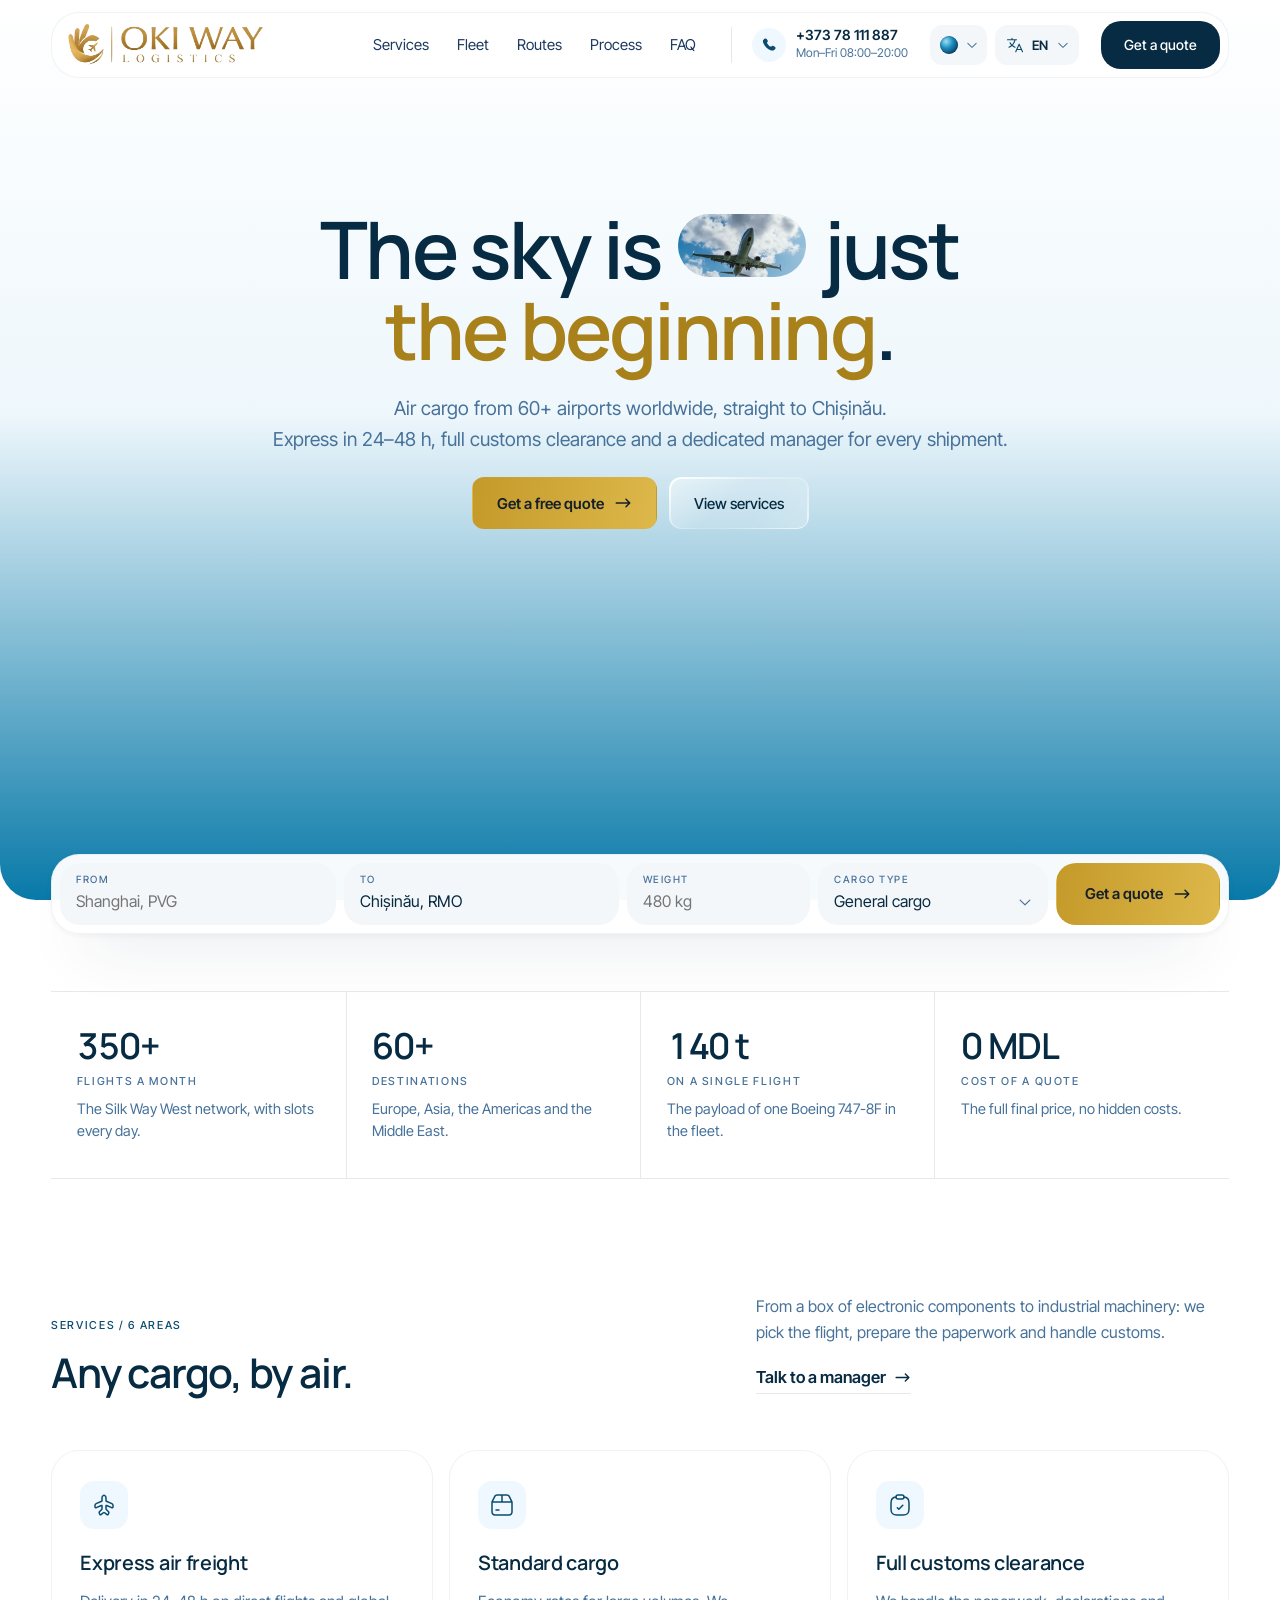
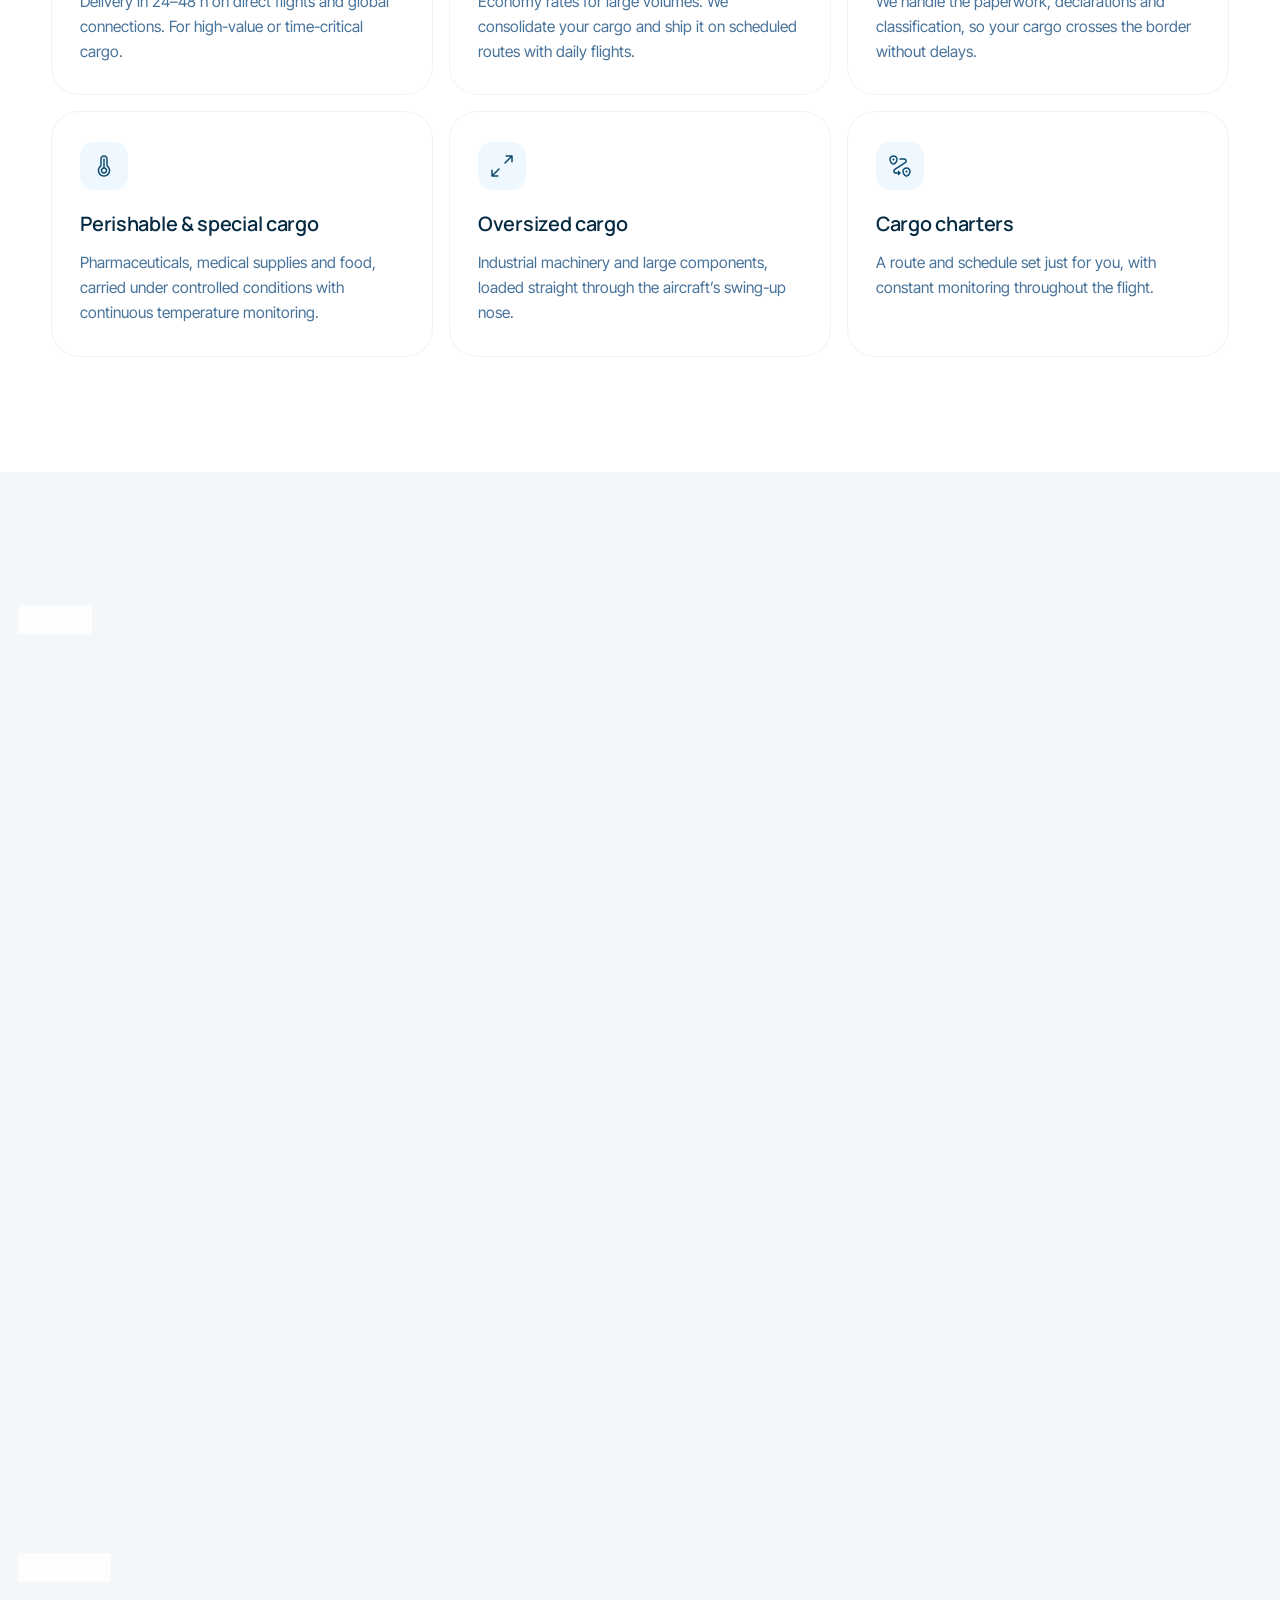
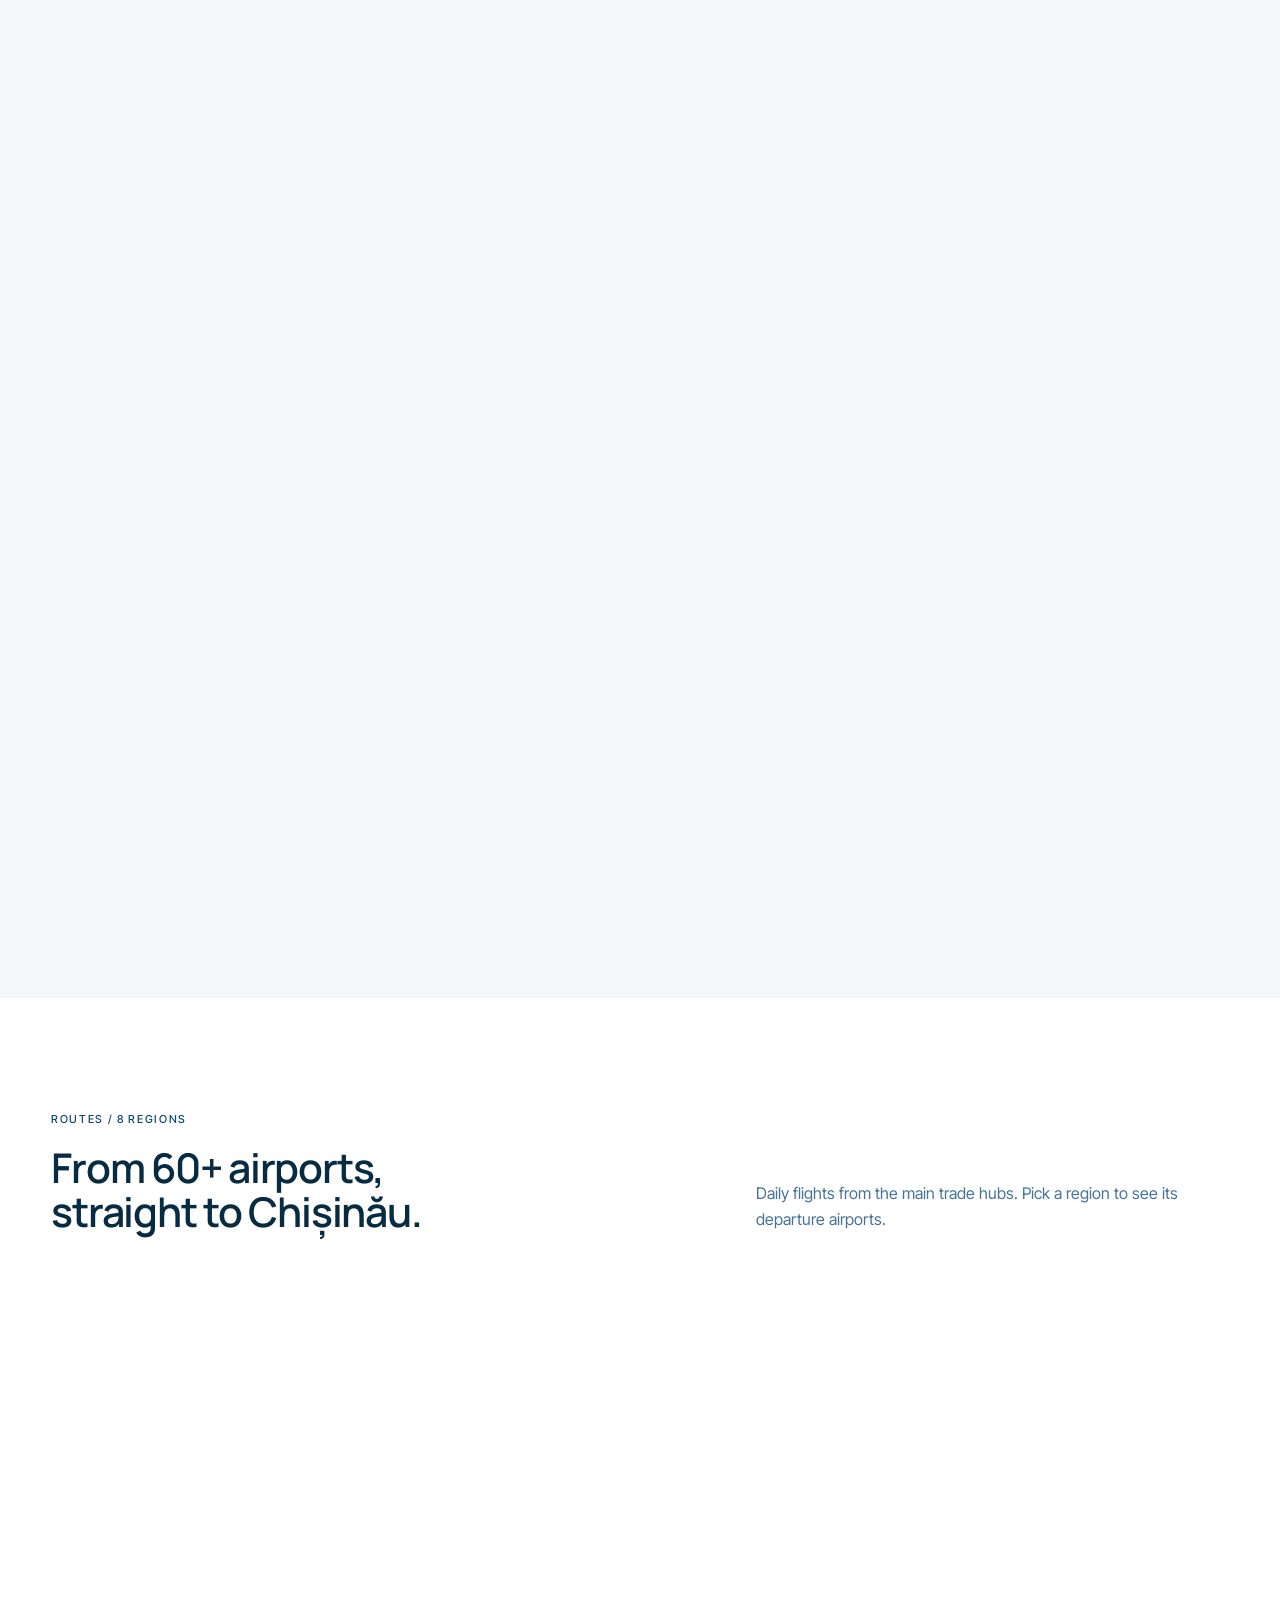
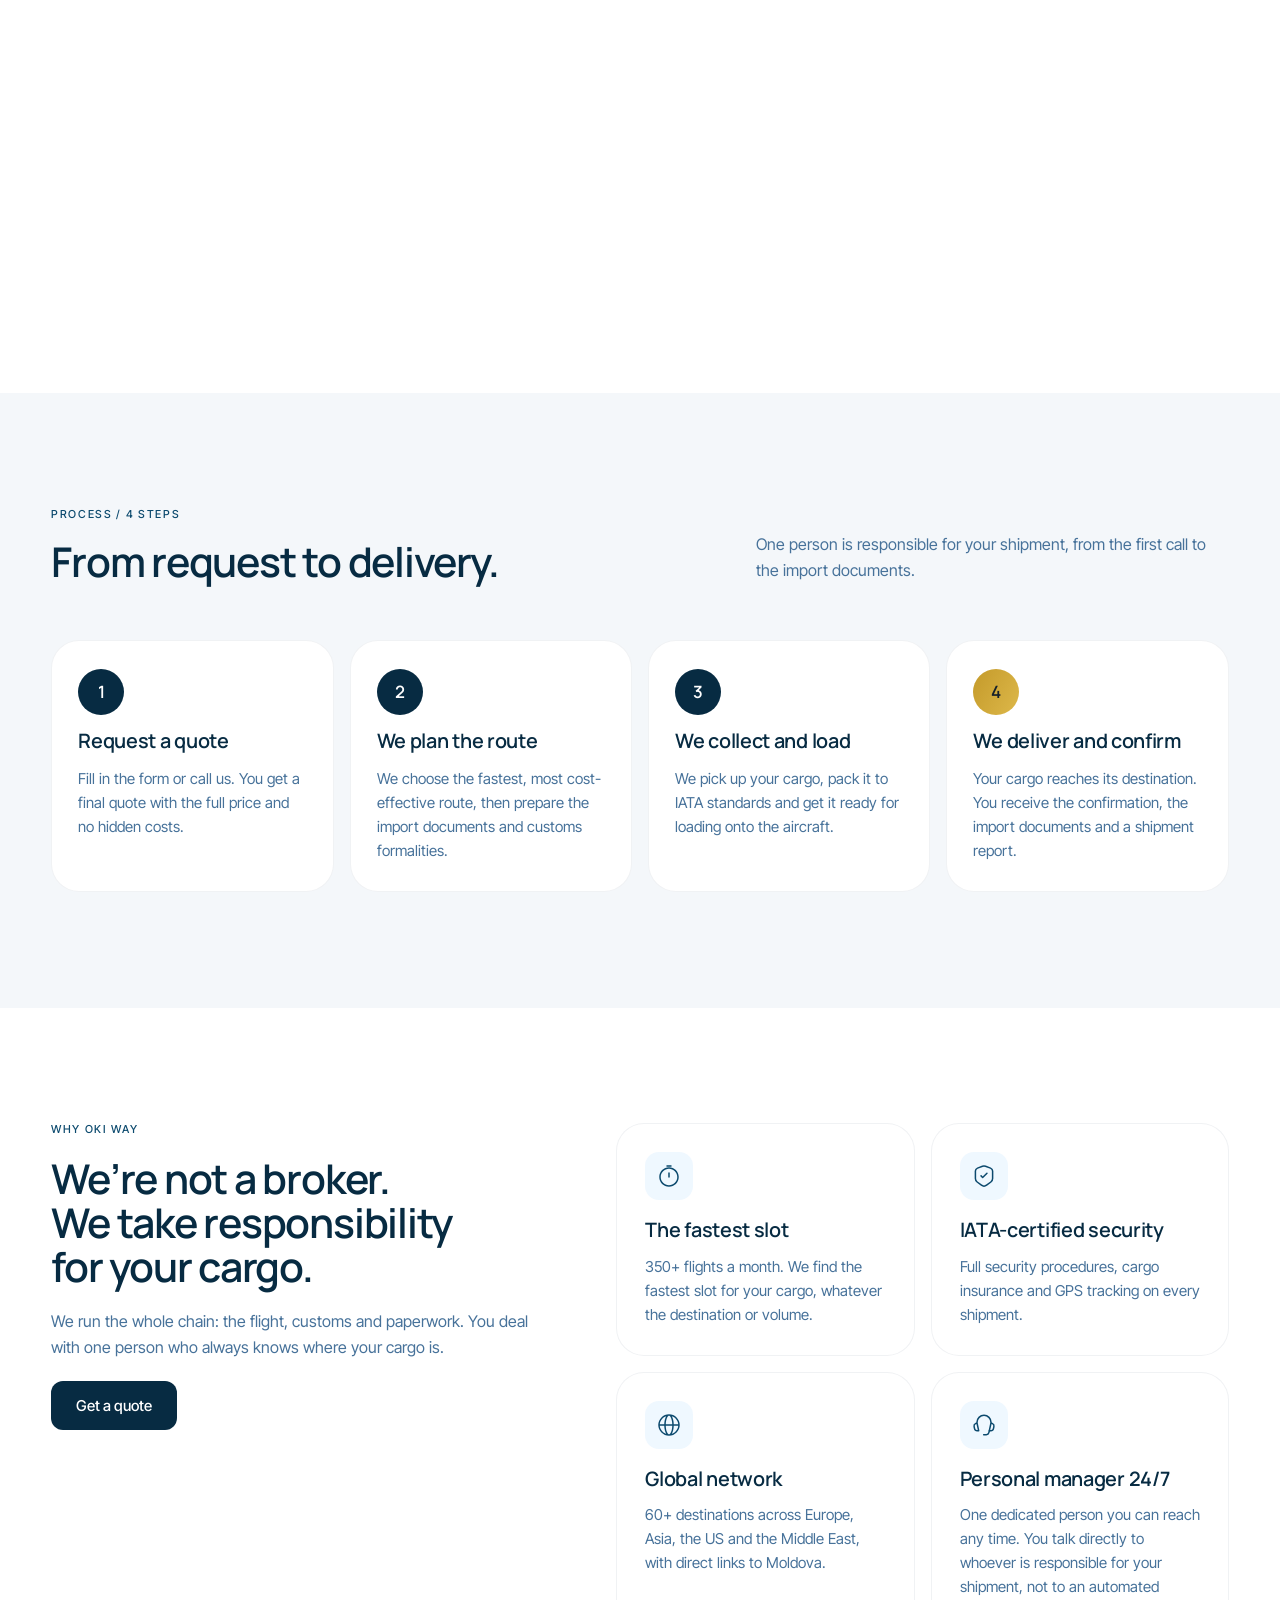
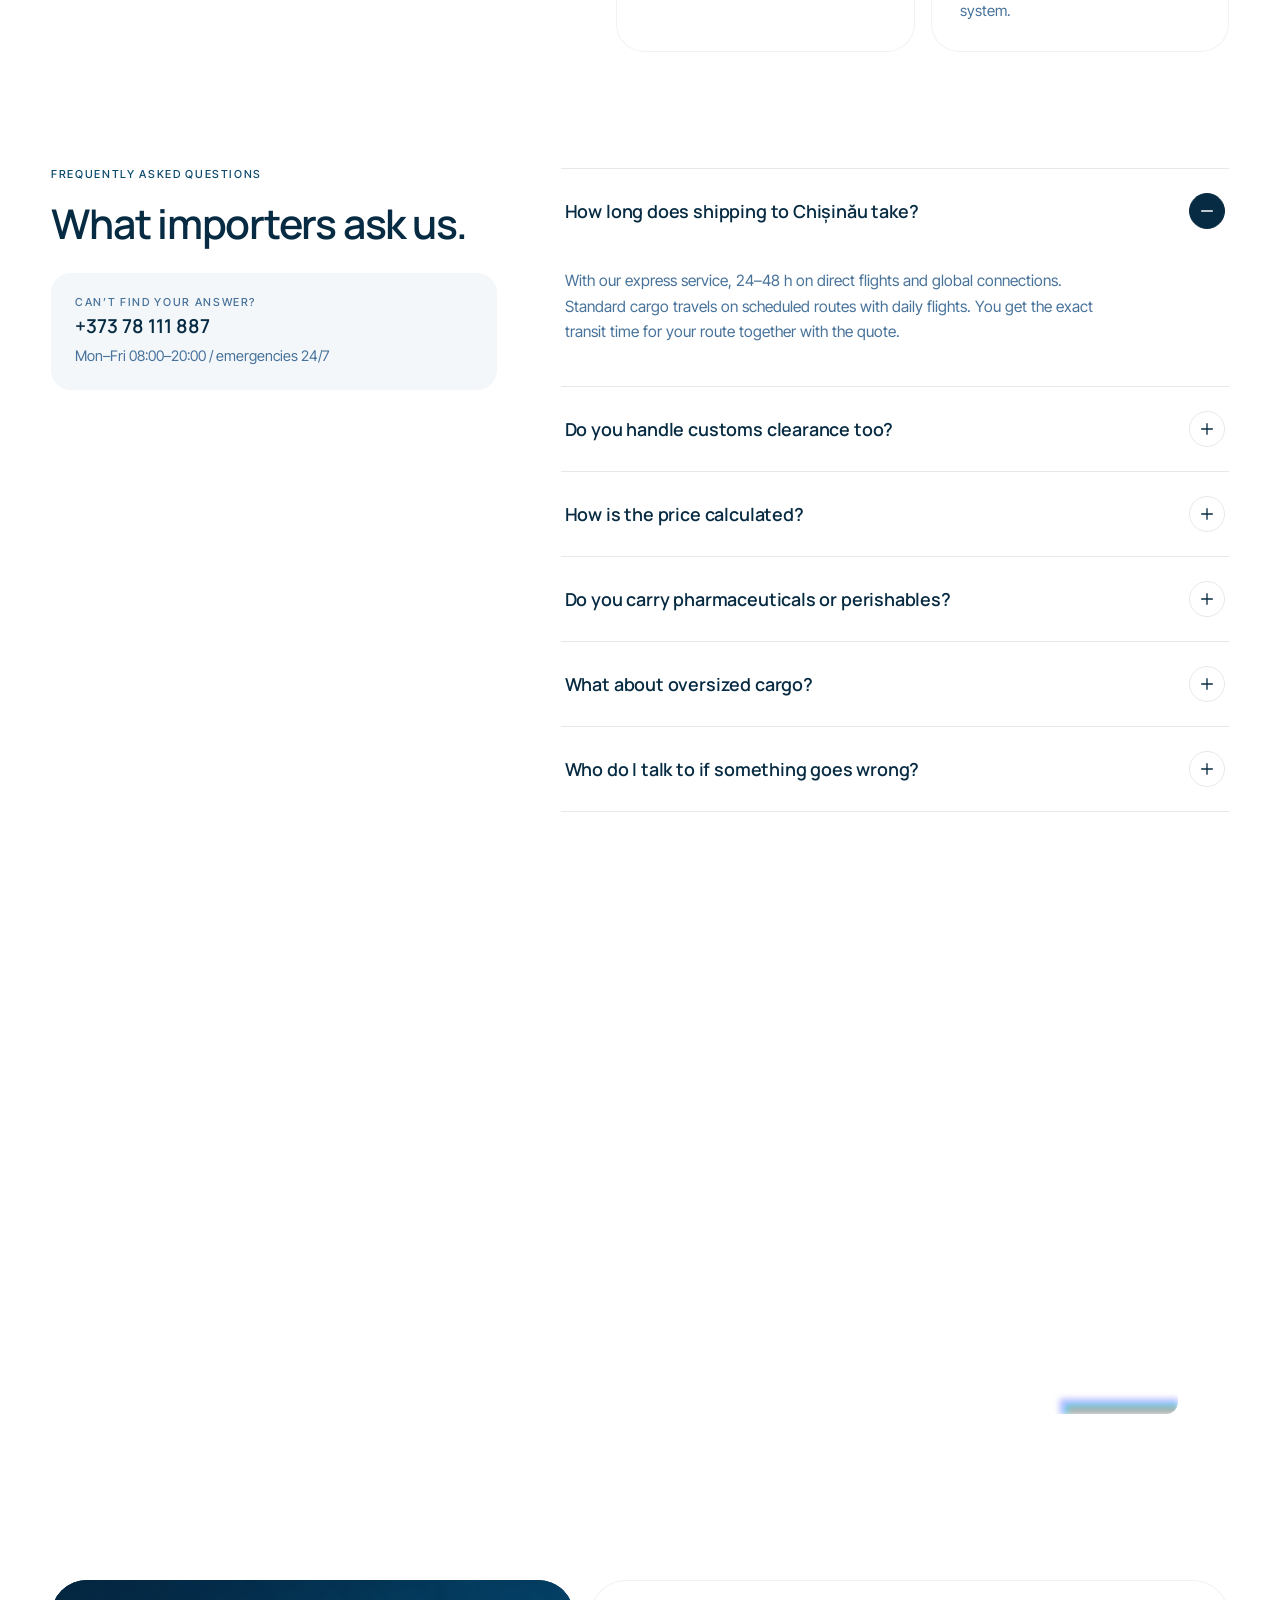
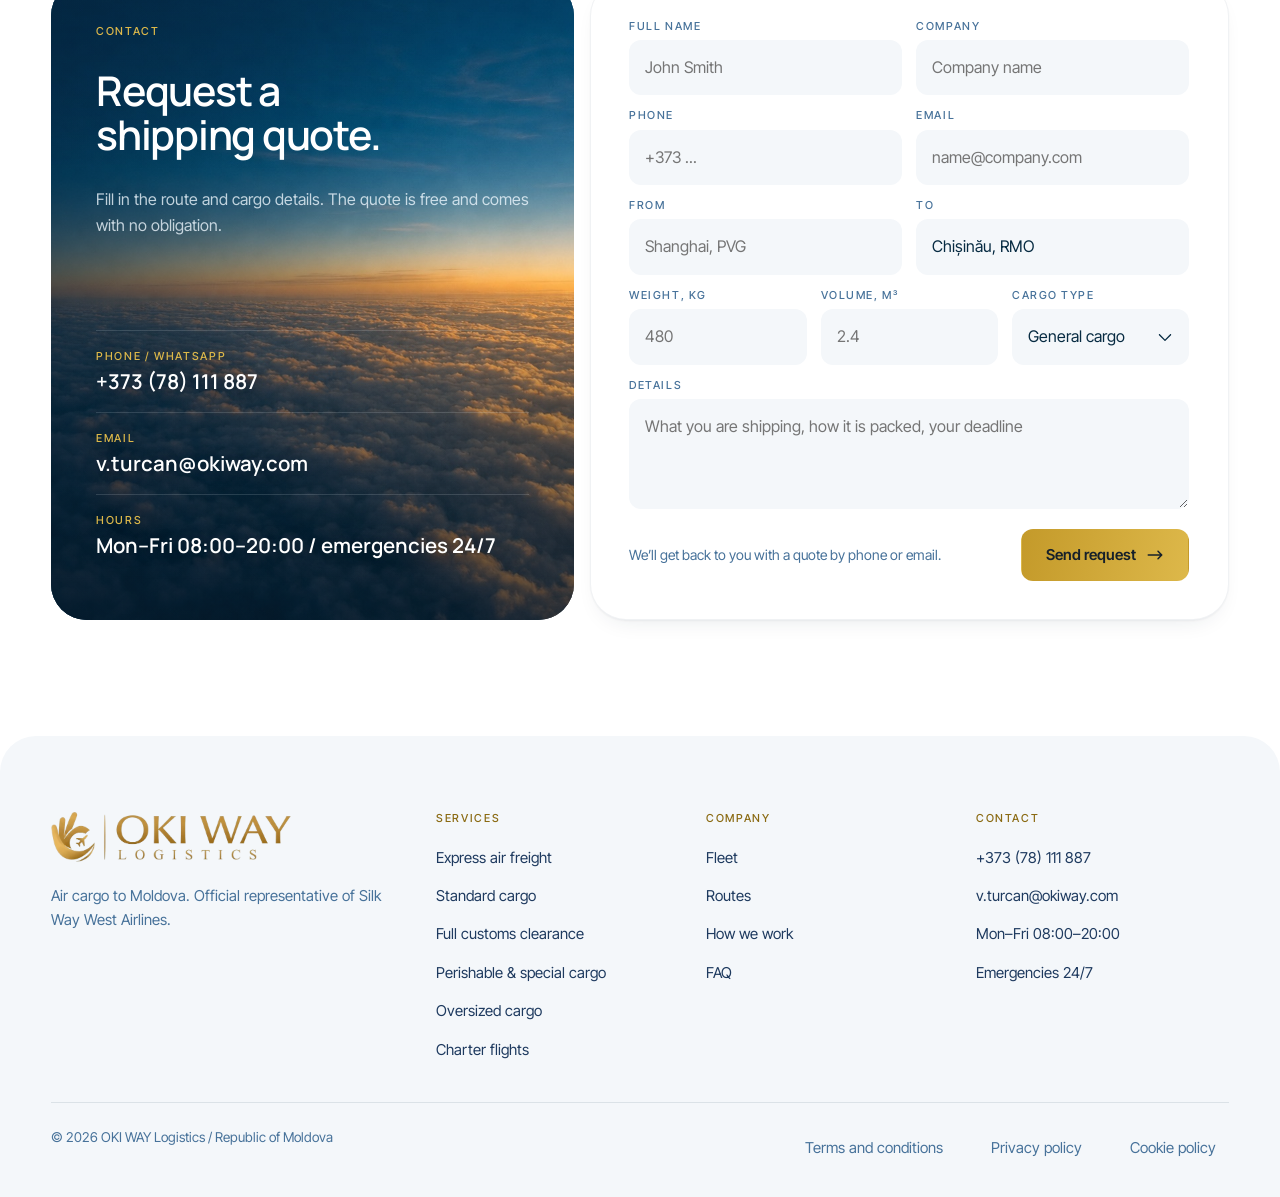
==== blue-globe.html @ 12bd221d "Translate site to English, white globe as default" ====
<!doctype html>
<html lang="en" data-globe="blue">
<head>
<meta charset="utf-8">
<meta name="viewport" content="width=device-width, initial-scale=1, viewport-fit=cover">
<meta name="description" content="OKI WAY Logistics: air cargo from 60+ airports worldwide straight to Chișinău. Official representative of Silk Way West Airlines in Moldova.">
<title>OKI WAY Logistics</title>
<link rel="preconnect" href="https://fonts.googleapis.com">
<link rel="preconnect" href="https://fonts.gstatic.com" crossorigin>
<link rel="stylesheet" href="https://fonts.googleapis.com/css2?family=Inter+Tight:wght@400..600&family=Manrope:wght@500..700&display=swap">
<link rel="stylesheet" href="css/style.css">
</head>
<body>

<header id="hdr">
  <div class="wrap">
    <div class="hdr">
      <a class="brand" href="#top" aria-label="OKI WAY Logistics, back to top">
        <img src="assets/img/logo-okiway.webp" alt="" width="720" height="155">
      </a>
      <div class="hnav" id="hnav">
        <nav aria-label="Main navigation">
          <a href="#services">Services</a>
          <a href="#fleet">Fleet</a>
          <a href="#routes">Routes</a>
          <a href="#process">Process</a>
          <a href="#faq">FAQ</a>
        </nav>
        <a class="phone" href="tel:+37378111887">
          <span class="ic"><svg viewBox="0 0 24 24" fill="none" aria-hidden="true"><path d="M16.5562 12.9062L16.1007 13.359C16.1007 13.359 15.0181 14.4355 12.0631 11.4972C9.10812 8.55901 10.1907 7.48257 10.1907 7.48257L10.4775 7.19738C11.1841 6.49484 11.2507 5.36691 10.6342 4.54348L9.37326 2.85908C8.61028 1.83992 7.13596 1.70529 6.26145 2.57483L4.69185 4.13552C4.25823 4.56668 3.96765 5.12559 4.00289 5.74561C4.09304 7.33182 4.81071 10.7447 8.81536 14.7266C13.0621 18.9492 17.0468 19.117 18.6763 18.9651C19.1917 18.9171 19.6399 18.6546 20.0011 18.2954L21.4217 16.883C22.3806 15.9295 22.1102 14.2949 20.8833 13.628L18.9728 12.5894C18.1672 12.1515 17.1858 12.2801 16.5562 12.9062Z" fill="currentColor"/></svg></span>
          <span><b>+373 78 111 887</b><small>Mon–Fri 08:00–20:00</small></span>
        </a>
        <div class="hsel">
        <div class="lang gv" id="gv">
          <button class="lang-btn gv-btn" id="gvBtn" type="button" aria-haspopup="menu" aria-expanded="false" aria-controls="gvMenu" aria-label="Globe variant" title="Globe variant"><span class="gv-sw" aria-hidden="true"></span><svg class="lang-chev" viewBox="0 0 24 24" fill="none" aria-hidden="true"><path d="M 12 18 c -0.256 0 -0.512 -0.0973 -0.7067 -0.2933 L 2.96 9.3733 c -0.3907 -0.3907 -0.3907 -1.024 0 -1.4147 s 1.024 -0.3907 1.4147 0 l 7.6266 7.6266 7.6266 -7.6266 c 0.3907 -0.3907 1.024 -0.3907 1.4147 0 s 0.3907 1.024 0 1.4147 l -8.3333 8.3333 c -0.1947 0.1947 -0.4507 0.2933 -0.7067 0.2933 Z" fill="currentColor"></path></svg></button>
          <div class="lang-menu gv-menu" id="gvMenu" role="menu" aria-label="Globe variant">
            <p class="gv-h" aria-hidden="true">Globe variant</p>
            <a role="menuitemradio" aria-checked="false" href="index.html" data-globe="white"><span class="gv-sw gv-sw--white" aria-hidden="true"></span><span class="gv-t"><b>Variant 1</b><span>White globe</span></span><svg class="lang-tick" viewBox="0 0 24 24" fill="none" aria-hidden="true"><path d="M21.5303 5.46967C21.8232 5.76256 21.8232 6.23744 21.5303 6.53033L9.53033 18.5303C9.23744 18.8232 8.76256 18.8232 8.46967 18.5303L2.46967 12.5303C2.17678 12.2374 2.17678 11.7626 2.46967 11.4697C2.76256 11.1768 3.23744 11.1768 3.53033 11.4697L9 16.9393L20.4697 5.46967C20.7626 5.17678 21.2374 5.17678 21.5303 5.46967Z" fill="currentColor"/></svg></a>
            <a role="menuitemradio" aria-checked="false" href="blue-globe.html" data-globe="blue"><span class="gv-sw" aria-hidden="true"></span><span class="gv-t"><b>Variant 2</b><span>Blue globe</span></span><svg class="lang-tick" viewBox="0 0 24 24" fill="none" aria-hidden="true"><path d="M21.5303 5.46967C21.8232 5.76256 21.8232 6.23744 21.5303 6.53033L9.53033 18.5303C9.23744 18.8232 8.76256 18.8232 8.46967 18.5303L2.46967 12.5303C2.17678 12.2374 2.17678 11.7626 2.46967 11.4697C2.76256 11.1768 3.23744 11.1768 3.53033 11.4697L9 16.9393L20.4697 5.46967C20.7626 5.17678 21.2374 5.17678 21.5303 5.46967Z" fill="currentColor"/></svg></a>
          </div>
        </div>
        <div class="lang" id="lang">
          <button class="lang-btn" id="langBtn" type="button" aria-haspopup="menu" aria-expanded="false" aria-controls="langMenu" aria-label="Site language: English">
            <svg class="lang-ic" viewBox="0 0 24 24" fill="none" aria-hidden="true"><path d="M8 2.25C8.41421 2.25 8.75 2.58579 8.75 3V4.25H11.9829C11.9939 4.24976 12.0049 4.24976 12.016 4.25H14C14.4142 4.25 14.75 4.58579 14.75 5C14.75 5.41421 14.4142 5.75 14 5.75H12.5951C12.0785 7.83556 11.3151 9.58586 10.0899 11.1452C9.79327 11.5227 9.47146 11.8866 9.12228 12.2396C10.0146 12.9532 11.0796 13.6436 12.3591 14.3416C12.7228 14.54 12.8568 14.9955 12.6584 15.3592C12.4601 15.7228 12.0045 15.8568 11.6409 15.6584C10.2166 14.8816 9.015 14.0962 8.00008 13.2606C6.98357 14.0975 5.7815 14.8827 4.35931 15.6584C3.99568 15.8567 3.5401 15.7228 3.34175 15.3591C3.1434 14.9955 3.2774 14.5399 3.64103 14.3416C4.9224 13.6426 5.98696 12.952 6.8778 12.2396C6.00565 11.358 5.30575 10.4096 4.74209 9.35303C4.54713 8.98757 4.68535 8.53325 5.05082 8.33829C5.41628 8.14334 5.8706 8.28156 6.06555 8.64702C6.5644 9.58214 7.19121 10.4335 8.00008 11.2408C8.33344 10.9081 8.63557 10.5682 8.91043 10.2184C9.90599 8.95135 10.5718 7.51782 11.0461 5.75H2C1.58579 5.75 1.25 5.41421 1.25 5C1.25 4.58579 1.58579 4.25 2 4.25H7.25V3C7.25 2.58579 7.58579 2.25 8 2.25Z" fill="currentColor"/> <path fill-rule="evenodd" clip-rule="evenodd" d="M17.5 10.25C17.7951 10.25 18.0628 10.4231 18.1839 10.6922L21.3273 17.6774C21.3321 17.6874 21.3366 17.6976 21.341 17.7078L22.6839 20.6922C22.8539 21.07 22.6855 21.514 22.3078 21.6839C21.93 21.8539 21.486 21.6855 21.3161 21.3078L20.1651 18.75H14.8349L13.6839 21.3078C13.514 21.6855 13.07 21.8539 12.6922 21.6839C12.3145 21.514 12.1461 21.07 12.3161 20.6922L13.6591 17.7078C13.6634 17.6976 13.6679 17.6874 13.6727 17.6775L16.8161 10.6922C16.9372 10.4231 17.2049 10.25 17.5 10.25ZM19.4901 17.25L17.5 12.8276L15.5099 17.25H19.4901Z" fill="currentColor"/></svg><span class="lang-cur">EN</span><svg class="lang-chev" viewBox="0 0 24 24" fill="none" aria-hidden="true"><path d="M 12 18 c -0.256 0 -0.512 -0.0973 -0.7067 -0.2933 L 2.96 9.3733 c -0.3907 -0.3907 -0.3907 -1.024 0 -1.4147 s 1.024 -0.3907 1.4147 0 l 7.6266 7.6266 7.6266 -7.6266 c 0.3907 -0.3907 1.024 -0.3907 1.4147 0 s 0.3907 1.024 0 1.4147 l -8.3333 8.3333 c -0.1947 0.1947 -0.4507 0.2933 -0.7067 0.2933 Z" fill="currentColor"></path></svg>
          </button>
          <div class="lang-menu" id="langMenu" role="menu" aria-label="Choose language">
            <button type="button" role="menuitemradio" aria-checked="false" data-code="RO" data-name="Română" lang="ro">Română<span class="lang-code">RO</span><svg class="lang-tick" viewBox="0 0 24 24" fill="none" aria-hidden="true"><path d="M21.5303 5.46967C21.8232 5.76256 21.8232 6.23744 21.5303 6.53033L9.53033 18.5303C9.23744 18.8232 8.76256 18.8232 8.46967 18.5303L2.46967 12.5303C2.17678 12.2374 2.17678 11.7626 2.46967 11.4697C2.76256 11.1768 3.23744 11.1768 3.53033 11.4697L9 16.9393L20.4697 5.46967C20.7626 5.17678 21.2374 5.17678 21.5303 5.46967Z" fill="currentColor"/></svg></button>
            <button type="button" role="menuitemradio" aria-checked="false" data-code="RU" data-name="Русский" lang="ru">Русский<span class="lang-code">RU</span><svg class="lang-tick" viewBox="0 0 24 24" fill="none" aria-hidden="true"><path d="M21.5303 5.46967C21.8232 5.76256 21.8232 6.23744 21.5303 6.53033L9.53033 18.5303C9.23744 18.8232 8.76256 18.8232 8.46967 18.5303L2.46967 12.5303C2.17678 12.2374 2.17678 11.7626 2.46967 11.4697C2.76256 11.1768 3.23744 11.1768 3.53033 11.4697L9 16.9393L20.4697 5.46967C20.7626 5.17678 21.2374 5.17678 21.5303 5.46967Z" fill="currentColor"/></svg></button>
            <button type="button" role="menuitemradio" aria-checked="true" data-code="EN" data-name="English" lang="en">English<span class="lang-code">EN</span><svg class="lang-tick" viewBox="0 0 24 24" fill="none" aria-hidden="true"><path d="M21.5303 5.46967C21.8232 5.76256 21.8232 6.23744 21.5303 6.53033L9.53033 18.5303C9.23744 18.8232 8.76256 18.8232 8.46967 18.5303L2.46967 12.5303C2.17678 12.2374 2.17678 11.7626 2.46967 11.4697C2.76256 11.1768 3.23744 11.1768 3.53033 11.4697L9 16.9393L20.4697 5.46967C20.7626 5.17678 21.2374 5.17678 21.5303 5.46967Z" fill="currentColor"/></svg></button>
          </div>
        </div>
        </div>
        <a class="btn btn-ink btn-s" href="#contact">Get a quote</a>
      </div>
      <div class="lang gv gv-m" id="gvM">
          <button class="lang-btn gv-btn" id="gvBtnM" type="button" aria-haspopup="menu" aria-expanded="false" aria-controls="gvMenuM" aria-label="Globe variant" title="Globe variant"><span class="gv-sw" aria-hidden="true"></span><svg class="lang-chev" viewBox="0 0 24 24" fill="none" aria-hidden="true"><path d="M 12 18 c -0.256 0 -0.512 -0.0973 -0.7067 -0.2933 L 2.96 9.3733 c -0.3907 -0.3907 -0.3907 -1.024 0 -1.4147 s 1.024 -0.3907 1.4147 0 l 7.6266 7.6266 7.6266 -7.6266 c 0.3907 -0.3907 1.024 -0.3907 1.4147 0 s 0.3907 1.024 0 1.4147 l -8.3333 8.3333 c -0.1947 0.1947 -0.4507 0.2933 -0.7067 0.2933 Z" fill="currentColor"></path></svg></button>
          <div class="lang-menu gv-menu" id="gvMenuM" role="menu" aria-label="Globe variant">
            <p class="gv-h" aria-hidden="true">Globe variant</p>
            <a role="menuitemradio" aria-checked="false" href="index.html" data-globe="white"><span class="gv-sw gv-sw--white" aria-hidden="true"></span><span class="gv-t"><b>Variant 1</b><span>White globe</span></span><svg class="lang-tick" viewBox="0 0 24 24" fill="none" aria-hidden="true"><path d="M21.5303 5.46967C21.8232 5.76256 21.8232 6.23744 21.5303 6.53033L9.53033 18.5303C9.23744 18.8232 8.76256 18.8232 8.46967 18.5303L2.46967 12.5303C2.17678 12.2374 2.17678 11.7626 2.46967 11.4697C2.76256 11.1768 3.23744 11.1768 3.53033 11.4697L9 16.9393L20.4697 5.46967C20.7626 5.17678 21.2374 5.17678 21.5303 5.46967Z" fill="currentColor"/></svg></a>
            <a role="menuitemradio" aria-checked="false" href="blue-globe.html" data-globe="blue"><span class="gv-sw" aria-hidden="true"></span><span class="gv-t"><b>Variant 2</b><span>Blue globe</span></span><svg class="lang-tick" viewBox="0 0 24 24" fill="none" aria-hidden="true"><path d="M21.5303 5.46967C21.8232 5.76256 21.8232 6.23744 21.5303 6.53033L9.53033 18.5303C9.23744 18.8232 8.76256 18.8232 8.46967 18.5303L2.46967 12.5303C2.17678 12.2374 2.17678 11.7626 2.46967 11.4697C2.76256 11.1768 3.23744 11.1768 3.53033 11.4697L9 16.9393L20.4697 5.46967C20.7626 5.17678 21.2374 5.17678 21.5303 5.46967Z" fill="currentColor"/></svg></a>
          </div>
        </div>
      <button class="burger" id="burger" type="button" aria-expanded="false" aria-controls="hnav" aria-label="Open menu"><svg class="i-menu" viewBox="0 0 24 24" fill="none" aria-hidden="true"><path fill-rule="evenodd" clip-rule="evenodd" d="M20.75 7C20.75 7.41421 20.4142 7.75 20 7.75L4 7.75C3.58579 7.75 3.25 7.41421 3.25 7C3.25 6.58579 3.58579 6.25 4 6.25L20 6.25C20.4142 6.25 20.75 6.58579 20.75 7Z" fill="currentColor"/><path fill-rule="evenodd" clip-rule="evenodd" d="M20.75 12C20.75 12.4142 20.4142 12.75 20 12.75L4 12.75C3.58579 12.75 3.25 12.4142 3.25 12C3.25 11.5858 3.58579 11.25 4 11.25L20 11.25C20.4142 11.25 20.75 11.5858 20.75 12Z" fill="currentColor"/><path fill-rule="evenodd" clip-rule="evenodd" d="M20.75 17C20.75 17.4142 20.4142 17.75 20 17.75L4 17.75C3.58579 17.75 3.25 17.4142 3.25 17C3.25 16.5858 3.58579 16.25 4 16.25L20 16.25C20.4142 16.25 20.75 16.5858 20.75 17Z" fill="currentColor"/></svg><svg class="i-close" viewBox="0 0 24 24" fill="none" aria-hidden="true"><path d="M18.2929 19.7071C18.6834 20.0976 19.3166 20.0976 19.7071 19.7071C20.0976 19.3166 20.0976 18.6834 19.7071 18.2929L13.4142 12L19.7071 5.70711C20.0976 5.31658 20.0976 4.68342 19.7071 4.29289C19.3166 3.90237 18.6834 3.90237 18.2929 4.29289L12 10.5858L5.70711 4.29289C5.31658 3.90237 4.68342 3.90237 4.29289 4.29289C3.90237 4.68342 3.90237 5.31658 4.29289 5.70711L10.5858 12L4.29289 18.2929C3.90237 18.6834 3.90237 19.3166 4.29289 19.7071C4.68342 20.0976 5.31658 20.0976 5.70711 19.7071L12 13.4142L18.2929 19.7071Z" fill="currentColor"/></svg></button>
    </div>
  </div>
</header>

<main id="top">
<!-- HERO -->
<section class="hero" id="hero" aria-labelledby="hero-title">
  <canvas id="planet" aria-hidden="true"></canvas>
  <div class="wrap hero-in">
    <h1 id="hero-title" data-a style="--d:100ms">The sky is <span class="h-pill"><img src="assets/img/pill.jpg" alt=""></span> just <span class="g">the beginning</span>.</h1>
    <p class="lead" data-a style="--d:200ms">Air cargo from 60+ airports worldwide, straight to Chișinău.<br class="br-lg"> Express in 24–48 h, full customs clearance and a dedicated manager for every shipment.</p>
    <div class="cta-row" data-a style="--d:300ms">
      <a class="btn btn-gold" href="#contact"><span>Get a<span class="xs-hide"> free</span> quote</span>
        <svg viewBox="0 0 24 24" fill="none" aria-hidden="true"><path d="M15.2929 7.70711C14.9024 7.31658 14.9024 6.68342 15.2929 6.29289C15.6834 5.90237 16.3166 5.90237 16.7071 6.29289L21.7071 11.2929C22.0976 11.6834 22.0976 12.3166 21.7071 12.7071L16.7071 17.7071C16.3166 18.0976 15.6834 18.0976 15.2929 17.7071C14.9024 17.3166 14.9024 16.6834 15.2929 16.2929L18.5858 13H3C2.44772 13 2 12.5523 2 12C2 11.4477 2.44772 11 3 11H18.5858L15.2929 7.70711Z" fill="currentColor"/></svg></a>
      <a class="btn btn-line" href="#services">View services</a>
    </div>
  </div>
  <p class="sr-only">3D view of the cargo network: planes from Shanghai, Hong Kong, Singapore, Dubai, Istanbul, Frankfurt and Amsterdam flying to Bucharest.</p>
</section>
<div class="wrap quick-wrap">
  <form class="quick" id="quick" data-a style="--d:0ms" aria-label="Quick quote request">
    <div class="qf"><label for="q-from">From</label><input id="q-from" name="from" placeholder="Shanghai, PVG" autocomplete="off"></div>
    <div class="qf"><label for="q-to">To</label><input id="q-to" name="to" value="Chișinău, RMO" autocomplete="off"></div>
    <div class="qf"><label for="q-kg">Weight</label><input id="q-kg" name="kg" placeholder="480 kg" inputmode="decimal" autocomplete="off"></div>
    <div class="qf"><label for="q-type">Cargo type</label>
      <select id="q-type" name="type">
        <option>General cargo</option><option>Perishable / pharma</option><option>Oversized</option><option>Charter</option>
      </select></div>
    <button class="btn btn-gold" type="submit">Get a quote
      <svg viewBox="0 0 24 24" fill="none" aria-hidden="true"><path d="M15.2929 7.70711C14.9024 7.31658 14.9024 6.68342 15.2929 6.29289C15.6834 5.90237 16.3166 5.90237 16.7071 6.29289L21.7071 11.2929C22.0976 11.6834 22.0976 12.3166 21.7071 12.7071L16.7071 17.7071C16.3166 18.0976 15.6834 18.0976 15.2929 17.7071C14.9024 17.3166 14.9024 16.6834 15.2929 16.2929L18.5858 13H3C2.44772 13 2 12.5523 2 12C2 11.4477 2.44772 11 3 11H18.5858L15.2929 7.70711Z" fill="currentColor"/></svg></button>
  </form>
</div>

<!-- PROOF BAND -->
<section aria-label="Key figures">
  <div class="wrap">
    <div class="band">
      <div data-a style="--d:0ms"><span class="num">350+</span><span class="cap">Flights a month</span><p>The Silk Way West network, with slots every day.</p></div>
      <div data-a style="--d:50ms"><span class="num">60+</span><span class="cap">Destinations</span><p>Europe, Asia, the Americas and the Middle East.</p></div>
      <div data-a style="--d:100ms"><span class="num">140 t</span><span class="cap">On a single flight</span><p>The payload of one Boeing 747-8F in the fleet.</p></div>
      <div data-a style="--d:150ms"><span class="num">0 MDL</span><span class="cap">Cost of a quote</span><p>The full final price, no hidden costs.</p></div>
    </div>
  </div>
</section>

<!-- SERVICES -->
<section class="sec" id="services">
  <div class="wrap">
    <div class="sh">
      <div><p class="label" data-a>Services / 6 areas</p><h2 data-a style="--d:50ms">Any cargo, by air.</h2></div>
      <div data-a style="--d:100ms">
        <p class="lead">From a box of electronic components to industrial machinery: we pick the flight, prepare the paperwork and handle customs.</p>
        <a class="link" href="#contact">Talk to a manager <svg viewBox="0 0 24 24" fill="none" aria-hidden="true"><path d="M15.2929 7.70711C14.9024 7.31658 14.9024 6.68342 15.2929 6.29289C15.6834 5.90237 16.3166 5.90237 16.7071 6.29289L21.7071 11.2929C22.0976 11.6834 22.0976 12.3166 21.7071 12.7071L16.7071 17.7071C16.3166 18.0976 15.6834 18.0976 15.2929 17.7071C14.9024 17.3166 14.9024 16.6834 15.2929 16.2929L18.5858 13H3C2.44772 13 2 12.5523 2 12C2 11.4477 2.44772 11 3 11H18.5858L15.2929 7.70711Z" fill="currentColor"/></svg></a>
      </div>
    </div>
    <div class="grid3" id="svc"></div>
  </div>
</section>

<!-- FLEET -->
<section class="sec tint" id="fleet">
  <div class="wrap">
    <div class="sh">
      <div><p class="label" data-a>Fleet / Silk Way West</p><h2 data-a style="--d:50ms">The aircraft we fly.</h2></div>
      <div data-a style="--d:100ms"><p class="lead">We fly on Silk Way West freighters: the Boeing 747-8F, 747-400F and 777F, with intercontinental range and up to 140 t per flight.</p></div>
    </div>
    <div class="grid2" id="fleet"></div>
  </div>
</section>

<!-- ROUTES -->
<section class="sec" id="routes">
  <div class="wrap">
    <div class="sh">
      <div><p class="label" data-a>Routes / 8 regions</p><h2 data-a style="--d:50ms">From 60+ airports, straight to Chișinău.</h2></div>
      <div data-a style="--d:100ms"><p class="lead">Daily flights from the main trade hubs. Pick a region to see its departure airports.</p></div>
    </div>
    <div class="rg" id="rgrid" data-a style="--d:50ms"></div>
  </div>
</section>

<!-- AIRPORTS POPUP (filled from AIRPORTS when a region is opened) -->
<dialog class="apd" id="apd" aria-labelledby="apd-t">
  <div class="apd-hd">
    <img class="apd-ph" src="" alt="">
    <button class="apd-x" type="button" aria-label="Close"><svg class="apd-xi" viewBox="0 0 24 24" fill="none" aria-hidden="true"><path d="M18.2929 19.7071C18.6834 20.0976 19.3166 20.0976 19.7071 19.7071C20.0976 19.3166 20.0976 18.6834 19.7071 18.2929L13.4142 12L19.7071 5.70711C20.0976 5.31658 20.0976 4.68342 19.7071 4.29289C19.3166 3.90237 18.6834 3.90237 18.2929 4.29289L12 10.5858L5.70711 4.29289C5.31658 3.90237 4.68342 3.90237 4.29289 4.29289C3.90237 4.68342 3.90237 5.31658 4.29289 5.70711L10.5858 12L4.29289 18.2929C3.90237 18.6834 3.90237 19.3166 4.29289 19.7071C4.68342 20.0976 5.31658 20.0976 5.70711 19.7071L12 13.4142L18.2929 19.7071Z" fill="currentColor"/></svg></button>
    <div class="apd-ttl">
      <p class="apd-k"><span id="apd-r"></span> · <span id="apd-n"></span></p>
      <h3 id="apd-t"></h3>
    </div>
  </div>
  <ul class="apd-l" id="apd-l"></ul>
  <div class="apd-ft">
    <p>Daily flights to Chișinău, customs clearance included.</p>
    <a class="btn btn-gold" href="#contact" id="apd-cta">Get a quote <svg viewBox="0 0 24 24" fill="none" aria-hidden="true"><path d="M15.2929 7.70711C14.9024 7.31658 14.9024 6.68342 15.2929 6.29289C15.6834 5.90237 16.3166 5.90237 16.7071 6.29289L21.7071 11.2929C22.0976 11.6834 22.0976 12.3166 21.7071 12.7071L16.7071 17.7071C16.3166 18.0976 15.6834 18.0976 15.2929 17.7071C14.9024 17.3166 14.9024 16.6834 15.2929 16.2929L18.5858 13H3C2.44772 13 2 12.5523 2 12C2 11.4477 2.44772 11 3 11H18.5858L15.2929 7.70711Z" fill="currentColor"/></svg></a>
  </div>
</dialog>

<!-- PROCESS -->
<section class="sec tint" id="process">
  <div class="wrap">
    <div class="sh">
      <div><p class="label" data-a>Process / 4 steps</p><h2 data-a style="--d:50ms">From request to delivery.</h2></div>
      <div data-a style="--d:100ms"><p class="lead">One person is responsible for your shipment, from the first call to the import documents.</p></div>
    </div>
    <div class="flow" id="flow"></div>
  </div>
</section>

<!-- WHY -->
<section class="sec" id="why-us">
  <div class="wrap why">
    <div class="why-l">
      <p class="label" data-a>Why OKI WAY</p>
      <h2 data-a style="--d:50ms">We’re not a broker. We take responsibility for your cargo.</h2>
      <p class="lead" data-a style="--d:100ms">We run the whole chain: the flight, customs and paperwork. You deal with one person who always knows where your cargo is.</p>
      <div data-a style="--d:150ms"><a class="btn btn-ink" href="#contact">Get a quote</a></div>
    </div>
    <div class="why-g" id="why"></div>
  </div>
</section>

<!-- FAQ -->
<section class="sec" id="faq">
  <div class="wrap faq">
    <div class="faq-l">
      <p class="label" data-a>Frequently asked questions</p>
      <h2 data-a style="--d:50ms">What importers ask us.</h2>
      <div class="call" data-a style="--d:100ms">
        <span class="cap">Can’t find your answer?</span>
        <b>+373 78 111 887</b>
        <span style="font-size:14.5px;color:var(--muted)">Mon–Fri 08:00–20:00 / emergencies 24/7</span>
      </div>
    </div>
    <div class="qa" id="qa"></div>
  </div>
</section>

<!-- CTA BAND -->
<section aria-label="Get a quote">
  <div class="wrap">
    <div class="ctab" data-a>
      <img src="assets/img/hero.jpg" alt="Cargo plane above the clouds" loading="lazy">
      <div class="in-c">
        <div>
          <h2>Tell us the route. <br>Get a free quote.</h2>
          <p class="lead">The full price, no hidden costs.</p>
        </div>
        <div class="cta-row">
          <a class="btn btn-gold" href="#contact">Get a quote
            <svg viewBox="0 0 24 24" fill="none" aria-hidden="true"><path d="M15.2929 7.70711C14.9024 7.31658 14.9024 6.68342 15.2929 6.29289C15.6834 5.90237 16.3166 5.90237 16.7071 6.29289L21.7071 11.2929C22.0976 11.6834 22.0976 12.3166 21.7071 12.7071L16.7071 17.7071C16.3166 18.0976 15.6834 18.0976 15.2929 17.7071C14.9024 17.3166 14.9024 16.6834 15.2929 16.2929L18.5858 13H3C2.44772 13 2 12.5523 2 12C2 11.4477 2.44772 11 3 11H18.5858L15.2929 7.70711Z" fill="currentColor"/></svg></a>
          <a class="btn btn-line" href="tel:+37378111887">+373 78 111 887</a>
        </div>
      </div>
    </div>
  </div>
</section>

<!-- CONTACT -->
<section class="sec" id="contact">
  <div class="wrap ct">
    <div class="ci" data-a>
      <img class="ci-sky" src="assets/img/sky.jpg" alt="" aria-hidden="true" loading="lazy" decoding="async">
      <p class="label" style="color:var(--gold-l)">Contact</p>
      <h2>Request a shipping quote.</h2>
      <p class="lead">Fill in the route and cargo details. The quote is free and comes with no obligation.</p>
      <div class="lines">
        <div class="ln"><span class="cap">Phone / WhatsApp</span><a href="tel:+37378111887">+373 (78) 111 887</a></div>
        <div class="ln"><span class="cap">Email</span><a href="mailto:v.turcan@okiway.com">v.turcan@okiway.com</a></div>
        <div class="ln"><span class="cap">Hours</span><b>Mon–Fri 08:00–20:00 / emergencies 24/7</b></div>
      </div>
    </div>
    <form class="form" id="f" novalidate data-a style="--d:100ms">
      <div class="two">
        <div class="fld"><label for="f-name">Full name</label><input id="f-name" name="name" autocomplete="name" placeholder="John Smith"></div>
        <div class="fld"><label for="f-co">Company</label><input id="f-co" name="company" autocomplete="organization" placeholder="Company name"></div>
      </div>
      <div class="two">
        <div class="fld"><label for="f-tel">Phone</label><input id="f-tel" name="tel" type="tel" autocomplete="tel" placeholder="+373 ..."></div>
        <div class="fld"><label for="f-mail">Email</label><input id="f-mail" name="email" type="email" autocomplete="email" placeholder="name@company.com"></div>
      </div>
      <div class="two">
        <div class="fld"><label for="f-from">From</label><input id="f-from" name="from" placeholder="Shanghai, PVG"></div>
        <div class="fld"><label for="f-to">To</label><input id="f-to" name="to" value="Chișinău, RMO"></div>
      </div>
      <div class="three">
        <div class="fld"><label for="f-kg">Weight, kg</label><input id="f-kg" name="kg" inputmode="decimal" placeholder="480"></div>
        <div class="fld"><label for="f-m3">Volume, m³</label><input id="f-m3" name="m3" inputmode="decimal" placeholder="2.4"></div>
        <div class="fld"><label for="f-type">Cargo type</label>
          <select id="f-type" name="type"><option>General cargo</option><option>Perishable / pharma</option><option>Oversized</option><option>Charter</option></select></div>
      </div>
      <div class="fld"><label for="f-det">Details</label><textarea id="f-det" name="details" placeholder="What you are shipping, how it is packed, your deadline"></textarea></div>
      <div class="foot">
        <p class="note" id="note">We’ll get back to you with a quote by phone or email.</p>
        <button class="btn btn-gold" type="submit">Send request
          <svg viewBox="0 0 24 24" fill="none" aria-hidden="true"><path d="M15.2929 7.70711C14.9024 7.31658 14.9024 6.68342 15.2929 6.29289C15.6834 5.90237 16.3166 5.90237 16.7071 6.29289L21.7071 11.2929C22.0976 11.6834 22.0976 12.3166 21.7071 12.7071L16.7071 17.7071C16.3166 18.0976 15.6834 18.0976 15.2929 17.7071C14.9024 17.3166 14.9024 16.6834 15.2929 16.2929L18.5858 13H3C2.44772 13 2 12.5523 2 12C2 11.4477 2.44772 11 3 11H18.5858L15.2929 7.70711Z" fill="currentColor"/></svg></button>
      </div>
    </form>
  </div>
</section>
</main>

<footer>
  <div class="wrap fg">
    <div>
      <img class="flogo" src="assets/img/logo-okiway.webp" alt="OKI WAY Logistics" width="720" height="155">
      <p class="lead">Air cargo to Moldova. Official representative of Silk Way West Airlines.</p>
    </div>
    <div><h4>Services</h4><ul>
      <li><a href="#services">Express air freight</a></li>
      <li><a href="#services">Standard cargo</a></li>
      <li><a href="#services">Full customs clearance</a></li>
      <li><a href="#services">Perishable &amp; special cargo</a></li>
      <li><a href="#services">Oversized cargo</a></li>
      <li><a href="#services">Charter flights</a></li>
    </ul></div>
    <div><h4>Company</h4><ul>
      <li><a href="#fleet">Fleet</a></li>
      <li><a href="#routes">Routes</a></li>
      <li><a href="#process">How we work</a></li>
      <li><a href="#faq">FAQ</a></li>
    </ul></div>
    <div><h4>Contact</h4><ul>
      <li><a href="tel:+37378111887">+373 (78) 111 887</a></li>
      <li><a href="mailto:v.turcan@okiway.com">v.turcan@okiway.com</a></li>
      <li><a href="#contact">Mon–Fri 08:00–20:00</a></li>
      <li><a href="#contact">Emergencies 24/7</a></li>
    </ul></div>
  </div>
  <div class="wrap"><div class="fb"><span>© <span id="yr">2026</span> OKI WAY Logistics / Republic of Moldova</span><nav class="legal" aria-label="Legal"><a>Terms and conditions</a><a>Privacy policy</a><a>Cookie policy</a></nav></div></div>
</footer>

<script src="https://cdnjs.cloudflare.com/ajax/libs/three.js/r128/three.min.js"></script>
<script src="js/globe-textures.js"></script>
<script src="js/main.js"></script>
<script src="js/globe.js"></script>
<script src="js/process.js"></script>
</body>
</html>
---- css/style.css ----
/* Layout concept: a white sheet on a wide 1440 container. The route globe is the one object;
   everything else steps aside into columns and soft panels (refs: asym, edges, glass, pill). */
:root{
  --paper:#FFFFFF;
  --mist:#F4F7FA;
  --mist-2:#E8EFF6;
  --cream:#EFF8FF;          /* brand */
  --ink:#072B42;            /* brand navy-deep: headings */
  --ink-2:#1E3A5F;          /* brand text-m: body */
  --muted:#47729A;          /* brand text-l, deepened for AA on white */
  --navy:#0C4A6E;           /* brand */
  --gold:#C49A2A;           /* brand */
  --gold-l:#DDB84A;         /* brand */
  --gold-br:#F0C84A;        /* brand */
  --gold-text:#A9811A;      /* brand gold, deep enough for large text on white */
  --gold-ink:#8A6A12;       /* brand gold for small text on white */
  --sky:#0EA5E9;            /* brand: live signals only */
  --line:rgba(7,43,66,.10);
  --line-2:rgba(7,43,66,.06);
  --r-s:12px; --r-m:20px; --r-l:28px; --r-xl:36px;
  --sh-1:0 1px 2px rgba(7,43,66,.05),0 10px 26px -14px rgba(7,43,66,.14);
  --sh-2:0 2px 6px rgba(7,43,66,.05),0 34px 64px -34px rgba(7,43,66,.30);
  --ui:cubic-bezier(.215,.61,.355,1);     /* refs brief: 0.3 / 0.5 / 0.6s on this curve */
  --enter:cubic-bezier(.16,1,.3,1);       /* refs blur-in curve */
  --side:clamp(20px,4vw,56px);
  --sec:clamp(80px,9vw,140px);            /* refs brief: section rhythm 80–160 */
  --f-display:'Manrope','Segoe UI',system-ui,sans-serif;
  --f-text:'Inter Tight','Inter','Segoe UI',system-ui,sans-serif;
  color-scheme:light;
}
*{box-sizing:border-box}
body{
  margin:0;background:var(--paper);color:var(--ink-2);
  font:400 16.5px/1.6 var(--f-text);-webkit-font-smoothing:antialiased;overflow-x:hidden;
}
body::before{content:"";position:fixed;inset:0 0 auto;height:env(safe-area-inset-top,0px);z-index:70;background:var(--paper)}
a{color:inherit;text-decoration:none}
img{max-width:100%;display:block}
button,input,select,textarea{font:inherit;color:inherit}
:focus-visible{outline:2px solid var(--gold);outline-offset:3px;border-radius:6px}
.wrap{
  width:100%;max-width:1440px;margin-inline:auto;
  padding-left:max(var(--side),env(safe-area-inset-left,0px));
  padding-right:max(var(--side),env(safe-area-inset-right,0px));
}
.sec{padding-block:var(--sec)}
.sec:not(.tint)+.sec:not(.tint){padding-top:0}   /* two white sections in a row share one gap */
.tint{background:var(--mist)}

/* ---------- type ---------- */
h1,h2,h3,h4{font-family:var(--f-display);color:var(--ink);margin:0;font-weight:600;text-wrap:balance}
h1{font-size:clamp(2.5rem,4.4vw,4rem);line-height:1.04;letter-spacing:-.035em}
h2{font-size:clamp(2rem,3.2vw,3rem);line-height:1.08;letter-spacing:-.03em}
h3{font-size:1.24rem;line-height:1.25;letter-spacing:-.015em}
.lead{font-size:clamp(1rem,1.15vw,1.08rem);line-height:1.62;color:var(--muted);max-width:54ch;margin:0}
.g{color:var(--gold-text)}
.label{
  display:inline-flex;align-items:center;gap:10px;margin:0;
  font:500 11px/1.2 var(--f-text);letter-spacing:.15em;text-transform:uppercase;color:var(--navy);
}
.cap{font:500 11px/1.3 var(--f-text);letter-spacing:.15em;text-transform:uppercase;color:var(--muted)}
.num{font:600 clamp(1.9rem,2.8vw,2.5rem)/1 var(--f-display);letter-spacing:-.03em;color:var(--ink);font-variant-numeric:tabular-nums}

/* ---------- one leading motion: blur-in (refs spec 0.8–1s, 50ms in-group, 100ms between blocks) ---------- */
@keyframes blurIn{from{opacity:0;filter:blur(10px);transform:translateY(14px)}to{opacity:1;filter:none;transform:none}}
.hero [data-a]{animation:blurIn .9s var(--enter) both;animation-delay:var(--d,0ms)}
[data-a].in{animation:blurIn .9s var(--enter) both;animation-delay:var(--d,0ms)}

/* ---------- buttons (pill) ---------- */
.btn{
  display:inline-flex;align-items:center;justify-content:center;gap:10px;border-radius:var(--r-s);cursor:pointer;
  border:1px solid transparent;font:500 15px/1 var(--f-text);padding:16px 24px;white-space:nowrap;
  transition:transform .3s var(--ui),background .3s var(--ui),border-color .3s var(--ui),color .3s var(--ui);
}
.btn svg{width:18px;height:18px;flex:none;transition:transform .3s var(--ui)}
.btn:hover svg{transform:translateX(3px)}
.btn-gold{background:linear-gradient(100deg,var(--gold),var(--gold-l));color:#16202A;font-weight:600}
.btn-gold:hover{transform:translateY(-2px)}
.btn-ink{background:var(--ink);color:#fff}
.btn-ink:hover{background:var(--navy);transform:translateY(-2px)}
/* white buttons = liquid glass (technique: ReactBits GlassSurface). Chromium gets the SVG refraction
   via backdrop-filter:url(); Safari/Firefox keep the frosted version below. No drop shadows. */
.btn-line{
  position:relative;isolation:isolate;color:var(--ink);border-color:transparent;
  background:hsl(0 0% 100% / .2);
  -webkit-backdrop-filter:blur(12px) saturate(1.4) brightness(1.04);backdrop-filter:blur(12px) saturate(1.4) brightness(1.04);
}
.btn-line::before,.btn-line::after{content:"";position:absolute;inset:-1px;border-radius:inherit;pointer-events:none;z-index:-1}
.btn-line::before{
  padding:1.5px;
  background:linear-gradient(150deg,hsl(0 0% 100% / .95),hsl(0 0% 100% / .22) 45%,hsl(0 0% 100% / .16) 60%,hsl(0 0% 100% / .7));
  -webkit-mask:linear-gradient(#000 0 0) content-box,linear-gradient(#000 0 0);-webkit-mask-composite:xor;
  mask:linear-gradient(#000 0 0) content-box exclude,linear-gradient(#000 0 0);
}
.btn-line::after{background:linear-gradient(135deg,hsl(0 0% 100% / .42) 0%,transparent 42%,transparent 64%,hsl(0 0% 100% / .18) 100%)}
.btn-line.is-liquid{
  background:hsl(0 0% 100% / var(--frost,.14));
  -webkit-backdrop-filter:var(--glass) blur(var(--glass-blur,3px)) saturate(1.5);backdrop-filter:var(--glass) blur(var(--glass-blur,3px)) saturate(1.5);
}
.btn-line:hover{background:hsl(0 0% 100% / .34);transform:translateY(-2px)}
.btn-s{padding:12px 18px;font-size:14px}
.hdr .btn-s{height:48px;padding:0 22px;border-radius:var(--r-m)}
.link{display:inline-flex;align-items:center;gap:8px;font-weight:600;color:var(--ink);border-bottom:1px solid var(--line);padding-bottom:3px;transition:border-color .3s var(--ui),gap .3s var(--ui)}
.link:hover{border-color:var(--gold);gap:12px}
.link svg{width:17px;height:17px}

/* ---------- header (refs TGK: logo, menu, phone, hours, button on one line) ---------- */
header{position:fixed;left:0;right:0;top:calc(env(safe-area-inset-top,0px) + 12px);z-index:60}
.hdr{
  display:flex;align-items:center;gap:22px;height:66px;padding:0 8px 0 16px;
  background:rgba(255,255,255,.95);
  border:1px solid var(--line-2);border-radius:var(--r-l);transition:box-shadow .5s var(--ui),background .5s var(--ui);
}
header.on .hdr{background:#fff;box-shadow:var(--sh-1)}
.brand{display:flex;align-items:center;margin-right:auto;flex:none}
.brand img{display:block;height:42px;width:auto}
.hnav{display:flex;align-items:center;gap:22px}
nav{display:flex;gap:2px}
nav a{font-size:15px;color:var(--ink-2);padding:9px 13px;border-radius:10px;transition:background .3s var(--ui),color .3s var(--ui)}
nav a:hover{background:var(--mist);color:var(--ink)}
.phone{display:flex;align-items:center;gap:10px;padding-left:20px;border-left:1px solid var(--line)}
.phone .ic{width:34px;height:34px;border-radius:50%;display:grid;place-items:center;background:var(--cream);color:var(--navy)}
.phone .ic svg{width:17px;height:17px}
.phone b{display:block;font:600 14px/1.15 var(--f-text);color:var(--ink);white-space:nowrap}
.phone small{display:block;font-size:12px;color:var(--muted);white-space:nowrap}
/* language: one icon button, options in a dropdown */
.lang{position:relative;flex:none}
.lang-btn{display:inline-flex;align-items:center;gap:8px;height:40px;padding:0 10px 0 11px;border:0;border-radius:12px;background:var(--mist);color:var(--ink);font:600 13px/1 var(--f-text);letter-spacing:.04em;cursor:pointer;transition:background .3s var(--ui),outline-color .3s var(--ui);outline:1.5px solid transparent;outline-offset:2px}
.lang-btn:hover{background:var(--mist-2)}
.lang-btn:focus-visible,.lang.open .lang-btn{outline-color:var(--gold)}
.lang-ic{width:18px;height:18px;flex:none;color:var(--navy)}
.lang-chev{width:12px;height:12px;flex:none;color:var(--muted);transition:transform .3s var(--ui)}
.lang.open .lang-chev{transform:rotate(180deg)}
.lang-menu{
  position:absolute;top:calc(100% + 12px);right:0;z-index:70;min-width:212px;display:grid;gap:2px;padding:6px;
  background:#fff;border:1px solid var(--line-2);border-radius:var(--r-m);box-shadow:var(--sh-2);
  opacity:0;visibility:hidden;transform:translateY(-6px) scale(.98);transform-origin:top right;
  transition:opacity .2s var(--ui),transform .3s var(--enter),visibility 0s linear .3s;
}
.lang.open .lang-menu{opacity:1;visibility:visible;transform:none;transition:opacity .2s var(--ui),transform .3s var(--enter),visibility 0s}
.lang-menu button{display:flex;align-items:center;justify-content:space-between;gap:28px;width:100%;padding:13px 14px;border:0;border-radius:14px;background:transparent;color:var(--ink);font:500 15.5px/1.2 var(--f-text);text-align:left;cursor:pointer;transition:background .2s var(--ui)}
.lang-menu button:hover,.lang-menu button:focus-visible{background:var(--mist);outline:none}
.lang-menu button[aria-checked="true"]{background:rgba(196,154,42,.12)}
.lang-code{font:500 13px/1 var(--f-text);letter-spacing:.06em;color:var(--muted)}
.lang-tick{display:none;width:18px;height:18px;flex:none;color:#A8821F}
.lang-menu [aria-checked="true"] .lang-tick{display:block}
.lang-menu [aria-checked="true"] .lang-code{display:none}
/* globe variant switch: two pages, same content, different globe (same look as the language button) */
.hsel{display:flex;align-items:center;gap:8px;flex:none}
.gv-btn{padding:0 9px 0 10px}
.gv-sw{width:18px;height:18px;flex:none;border-radius:50%;background:radial-gradient(circle at 34% 30%,#9BE0F4 0,#1F8FC0 38%,#0A4A72 72%,#072B42 100%);box-shadow:inset 0 0 0 1px rgba(7,43,66,.25)}
.gv-sw--white,html[data-globe="white"] .gv-btn .gv-sw{background:repeating-radial-gradient(circle at 62% 66%,transparent 0 2.2px,rgba(65,103,175,.6) 2.2px 2.9px),radial-gradient(circle at 34% 30%,#fff 0,#F2F3F5 62%,#D9E0EE 100%);box-shadow:inset 0 0 0 1px rgba(21,36,56,.35)}
.gv-menu{min-width:244px}
.gv-h{margin:0;padding:9px 12px 7px;font:500 11px/1.2 var(--f-text);letter-spacing:.14em;text-transform:uppercase;color:var(--muted)}
.gv-menu a{display:flex;align-items:center;gap:12px;padding:10px 12px;border-radius:14px;color:var(--ink);transition:background .2s var(--ui)}
.gv-menu a:hover,.gv-menu a:focus-visible{background:var(--mist);outline:none}
.gv-menu a[aria-checked="true"]{background:rgba(196,154,42,.12)}
.gv-menu .gv-sw{width:28px;height:28px}
.gv-t{display:grid;gap:3px;margin-right:auto}
.gv-t b{font:600 15px/1.2 var(--f-text)}
.gv-t span{font-size:13px;color:var(--muted)}
.gv-m{display:none}
.burger{display:none;place-items:center;width:48px;height:48px;border:1px solid var(--line);border-radius:var(--r-m);background:var(--paper);color:var(--ink);cursor:pointer;flex:none}
.burger svg{width:22px;height:22px;grid-area:1/1;transition:opacity .3s var(--ui),transform .3s var(--ui)}
.burger .i-close{opacity:0;transform:rotate(-45deg)}
.burger[aria-expanded="true"] .i-menu{opacity:0;transform:rotate(45deg)}
.burger[aria-expanded="true"] .i-close{opacity:1;transform:none}

/* ---------- hero: a giant planet rising across the full width (refs: webgl object; Energocom composition) ---------- */
.hero{
  position:relative;isolation:isolate;overflow:hidden;
  height:100svh;min-height:720px;max-height:1060px;--drop:92px;
  border-radius:0 0 var(--r-xl) var(--r-xl);
  background:linear-gradient(180deg,#FFFFFF 0%,#FBFDFE 30%,#EEF7FC 52%,#DDEFF8 72%,#CFE8F5 100%);
}
#planet{position:absolute;inset:0;width:100%;height:100%;z-index:0;pointer-events:none;opacity:0;transition:opacity 1.2s var(--enter)}
#planet.ready{opacity:1}
.hero.no-webgl{background:linear-gradient(180deg,#FFFFFF 0%,#EEF7FC 46%,#0879A8 100%)}
/* variant 2: white globe on a white sheet (palette: energocom topography) */
html[data-globe="white"] .hero{background:linear-gradient(180deg,#FFFFFF 0%,#FFFFFF 55%,#F2F3F5 100%)}
html[data-globe="white"] .hero.no-webgl{background:linear-gradient(180deg,#FFFFFF 0%,#F2F3F5 60%,#D9E0EE 100%)}
.hero-in{
  position:relative;z-index:3;display:grid;justify-items:center;text-align:center;gap:22px;
  transform:translateY(var(--drop,0px));
  padding-top:calc(env(safe-area-inset-top,0px) + clamp(104px,13vh,136px));
}
.hero-in h1{max-width:18ch;font-size:clamp(2.6rem,6.2vw,5.6rem);line-height:1.02}
.hero-in .lead{text-align:center;max-width:47em;font-size:clamp(1.06rem,1.5vw,1.32rem);text-wrap:balance}
@media (max-width:899px){.hero-in .lead{max-width:52ch}.br-lg{display:none}}
.hero-in .cta-row{justify-content:center}
.h-pill{
  display:inline-block;width:1.62em;height:.8em;border-radius:999px;overflow:hidden;vertical-align:.02em;
  margin-inline:.04em;box-shadow:inset 0 0 0 1px rgba(7,43,66,.08);background:var(--cream);
}
.h-pill img{width:100%;height:100%;object-fit:cover}
.cta-row{display:flex;flex-wrap:wrap;gap:12px}
.sr-only{position:absolute;width:1px;height:1px;padding:0;margin:-1px;overflow:hidden;clip:rect(0,0,0,0);white-space:nowrap;border:0}

/* quick quote bar straddles the hero's lower edge */
.quick-wrap{position:relative;z-index:4;margin-top:-46px;margin-bottom:clamp(36px,4.5vw,64px)}
.quick{
  display:grid;grid-template-columns:1.2fr 1.2fr .8fr 1fr auto;gap:8px;align-items:stretch;
  background:rgba(255,255,255,.96);border:1px solid var(--line-2);border-radius:var(--r-l);padding:8px;box-shadow:var(--sh-2);
}
.qf{display:grid;gap:4px;padding:10px 16px;border-radius:var(--r-m);background:var(--mist);transition:background .3s var(--ui),box-shadow .3s var(--ui);min-width:0}
.qf:focus-within{background:var(--paper);box-shadow:inset 0 0 0 1.5px var(--gold)}
.qf label{font:500 10px/1.2 var(--f-text);letter-spacing:.15em;text-transform:uppercase;color:var(--muted)}
.qf input,.qf select{border:0;background:transparent;padding:0;font-size:16px;color:var(--ink);outline:none;min-width:0;width:100%}
.qf select{appearance:none;-webkit-appearance:none;cursor:pointer}
.quick .btn{border-radius:var(--r-m);padding-inline:28px}

/* ---------- proof band (refs numbers: 28–40px figures, 10–11px caps captions +0.15em) ---------- */
.band{display:grid;grid-template-columns:repeat(4,1fr);border-top:1px solid var(--line);border-bottom:1px solid var(--line)}
.band>div{display:grid;gap:10px;align-content:start;padding:clamp(24px,3vw,36px) clamp(16px,2vw,28px)}
.band>div+div{border-left:1px solid var(--line)}
.band p{margin:0;font-size:14.5px;color:var(--muted);line-height:1.5;max-width:30ch}

/* ---------- section head (Webflow pattern: title left, lead + link right) ---------- */
.sh{display:grid;grid-template-columns:minmax(0,1.15fr) minmax(0,.85fr);gap:24px 64px;align-items:end;margin-bottom:clamp(36px,4.5vw,56px)}
.sh>div:first-child{display:grid;gap:18px}
.sh>div:last-child{display:grid;gap:18px;justify-items:start}
.sh.center{grid-template-columns:1fr;justify-items:center;text-align:center}
.sh.center>div{justify-items:center}
.sh.center .lead{text-align:center}

/* ---------- services (refs cards-grid: gap 16px, more than five items) ---------- */
.grid3{display:grid;grid-template-columns:repeat(3,1fr);gap:16px}
.card{background:var(--paper);border:1px solid var(--line-2);border-radius:var(--r-l);transition:transform .5s var(--ui),box-shadow .5s var(--ui),border-color .5s var(--ui)}
.card:hover{transform:translateY(-6px);box-shadow:var(--sh-2);border-color:transparent}
.svc{display:flex;flex-direction:column;gap:14px;padding:30px 28px 30px}
.svc .ic{width:48px;height:48px;border-radius:14px;display:grid;place-items:center;background:var(--cream);color:var(--navy);margin-bottom:8px;transition:background .5s var(--ui),color .5s var(--ui)}
.svc .ic svg{width:24px;height:24px}
.svc:hover .ic{background:linear-gradient(120deg,var(--gold),var(--gold-l));color:#16202A}
.svc p{margin:0;color:var(--muted);font-size:15.5px;line-height:1.6}

/* ---------- fleet ---------- */
.grid2{display:grid;grid-template-columns:repeat(2,1fr);gap:16px}
/* fleet = photo-first cards (ref: product card): the rounded photo is the card, the text sits under it, no frame */
.card.ac{display:flex;flex-direction:column;background:none;border:0;border-radius:0;overflow:visible}
.card.ac:hover{transform:none;box-shadow:none}
.ac .ph{position:relative;aspect-ratio:16/10;overflow:hidden;isolation:isolate;border-radius:var(--r-l);background:var(--mist-2)}
.ac .ph img{width:100%;height:100%;object-fit:cover;transition:transform .6s var(--ui)}
.ac:hover .ph img{transform:scale(1.04)}
.ac .tagr{
  position:absolute;left:18px;top:18px;font:600 11px/1 var(--f-text);letter-spacing:.14em;color:var(--ink);
  background:rgba(255,255,255,.78);backdrop-filter:blur(10px);-webkit-backdrop-filter:blur(10px);border-radius:999px;padding:9px 12px;
}
.ac .bd{padding:22px 4px 0;display:grid;gap:20px}
.ac .row{display:grid;justify-items:start;gap:8px}
.ac .row h3{font-weight:700}
.ac .row span{font-size:15px;color:var(--muted)}
#fleet{gap:clamp(40px,4.5vw,56px) clamp(24px,3vw,40px)}
#fleet>.ac{min-width:0}
.specs{display:grid;grid-template-columns:repeat(4,1fr);gap:16px}
.specs div{display:grid;gap:8px}
.specs b{font:600 clamp(1.25rem,1.7vw,1.5rem)/1 var(--f-display);letter-spacing:-.02em;color:var(--ink);font-variant-numeric:tabular-nums;white-space:nowrap}

/* ---------- routes: list + sticky visual ---------- */
/* ---------- routes: reflowing photo grid. The frame you look at opens its row and column; the rest gives way ---------- */
.rg{display:grid;grid-template-columns:1fr 1fr 1fr;grid-template-rows:1fr 1fr 1fr;gap:12px;height:clamp(500px,46vw,660px);
  transition:grid-template-columns .7s cubic-bezier(.22,1,.36,1),grid-template-rows .7s cubic-bezier(.22,1,.36,1)}
.rt{position:relative;min-width:0;min-height:0;overflow:hidden;isolation:isolate;margin:0;padding:0;border:0;border-radius:var(--r-m);
  background:var(--ink);color:var(--ink);text-align:left;font:inherit;cursor:pointer;-webkit-tap-highlight-color:transparent}
.rt img{position:absolute;inset:0;width:100%;height:100%;object-fit:cover;transition:filter .7s var(--ui)}
.rg.has-on .rt:not(.on) img{filter:brightness(.75) saturate(.5)}
.rt:focus-visible{outline:2px solid var(--gold);outline-offset:3px}
.rt-cap{position:absolute;left:12px;bottom:12px;max-width:calc(100% - 24px);display:grid;justify-items:start;gap:3px;padding:11px 14px 12px;border-radius:16px;
  background:rgba(255,255,255,.9);-webkit-backdrop-filter:blur(10px);backdrop-filter:blur(10px);box-shadow:0 10px 26px -14px rgba(7,43,66,.5);
  opacity:0;transform:translateY(8px);transition:opacity .5s var(--ui),transform .5s var(--ui);pointer-events:none}
.rt.on .rt-cap{opacity:1;transform:none;transition-delay:.12s}
.rt-cap b{font:600 15.5px/1.25 var(--f-display);letter-spacing:-.01em;color:var(--ink)}
.rt-cn{font-size:13.5px;line-height:1.4;color:var(--muted)}
.rt-cd{display:flex;flex-wrap:wrap;align-items:baseline;gap:2px 12px;margin-top:5px;font:600 11.5px/1.3 var(--f-text);letter-spacing:.1em;color:var(--navy)}
.rt-cd em{font-style:normal;letter-spacing:.02em;color:var(--gold-ink)}

/* ---------- process (a real sequence, so the numbers carry meaning) ---------- */
.flow{display:grid;grid-template-columns:repeat(4,1fr);gap:16px;counter-reset:s}
.st{position:relative;display:flex;flex-direction:column;gap:14px;padding:28px 26px;border-radius:var(--r-l);background:var(--paper);border:1px solid var(--line-2)}
.st .top{display:flex;align-items:center}
.st .k{width:46px;height:46px;border-radius:50%;display:grid;place-items:center;background:var(--ink);color:#fff;font:600 17px/1 var(--f-display)}
.st:last-child .k{background:linear-gradient(120deg,var(--gold),var(--gold-l));color:#16202A}
.st p{margin:0;font-size:15px;color:var(--muted);line-height:1.6}
/* process dioramas: a dedicated visual area in every step card */
.pv{position:relative;margin:2px -22px 0;aspect-ratio:1.16;pointer-events:none}
.pv canvas{position:absolute;inset:0;width:100%;height:100%;display:block;opacity:0;transition:opacity .9s var(--enter)}
.pv.on canvas{opacity:1}
.no3d .pv{display:none}
.st{transition:box-shadow .5s var(--ui),border-color .5s var(--ui)}
@media (hover:hover) and (pointer:fine){.st:hover{box-shadow:var(--sh-2);border-color:transparent}}
@media (prefers-reduced-motion:reduce){.pv canvas{transition:none}}

/* ---------- why ---------- */
.why{display:grid;grid-template-columns:minmax(0,.9fr) minmax(0,1.1fr);gap:clamp(28px,5vw,80px);align-items:start}
.why-l{display:grid;gap:20px;position:sticky;top:120px}
.why-g{display:grid;grid-template-columns:repeat(2,1fr);gap:16px}
.adv{display:grid;gap:12px;align-content:start;padding:28px;border-radius:var(--r-l);background:var(--paper);border:1px solid var(--line-2)}
.adv .ic{width:48px;height:48px;border-radius:14px;display:grid;place-items:center;background:var(--cream);color:var(--navy);margin-bottom:6px}
.adv .ic svg{width:24px;height:24px}
.adv p{margin:0;font-size:15px;color:var(--muted);line-height:1.6}

/* ---------- FAQ ---------- */
.faq{display:grid;grid-template-columns:minmax(0,.8fr) minmax(0,1.2fr);gap:clamp(28px,5vw,80px);align-items:start}
.faq-l{display:grid;gap:20px;position:sticky;top:120px}
.faq-l .call{display:grid;gap:6px;padding:22px 24px;border-radius:var(--r-m);background:var(--mist);margin-top:8px}
.faq-l .call b{font:600 1.2rem/1.2 var(--f-display);color:var(--ink)}
.qa{border-top:1px solid var(--line)}
.qa details{border-bottom:1px solid var(--line)}
.qa summary{list-style:none;cursor:pointer;display:flex;justify-content:space-between;align-items:center;gap:24px;padding:24px 4px;
  font:600 clamp(1.05rem,1.4vw,1.2rem)/1.35 var(--f-display);letter-spacing:-.01em;color:var(--ink)}
.qa summary::-webkit-details-marker{display:none}
.qa .pm{width:36px;height:36px;border-radius:50%;flex:none;display:grid;place-items:center;color:var(--ink);border:1px solid var(--line);transition:background .3s var(--ui),border-color .3s var(--ui),color .3s var(--ui)}
.qa .pm svg{width:16px;height:16px;grid-area:1/1;transition:transform .5s var(--enter),opacity .3s var(--ui)}
.qa .pm .mi{opacity:0;transform:rotate(-90deg)}
.qa details[open]:not(.closing) .pm{background:var(--ink);border-color:var(--ink);color:#fff}
.qa details[open]:not(.closing) .pm .pl{opacity:0;transform:rotate(90deg)}
.qa details[open]:not(.closing) .pm .mi{opacity:1;transform:none}
.qa .ans{padding:0 64px 26px 4px;color:var(--muted);font-size:15.5px;line-height:1.65;max-width:68ch}

/* ---------- CTA band (refs full-bleed + type-over + blur-mask) ---------- */
.ctab{position:relative;border-radius:var(--r-xl);overflow:hidden;min-height:clamp(420px,42vw,560px);display:grid;align-content:end;isolation:isolate}
.ctab>img{position:absolute;inset:0;width:100%;height:100%;object-fit:cover;z-index:-2;object-position:50% 58%;transform:scaleX(-1)}
.ctab::before{
  content:"";position:absolute;left:0;right:0;bottom:0;height:46%;z-index:-1;
  backdrop-filter:blur(22px) saturate(1.2);-webkit-backdrop-filter:blur(22px) saturate(1.2);background:rgba(255,255,255,.34);
  -webkit-mask-image:linear-gradient(180deg,transparent 0,#000 38%);mask-image:linear-gradient(180deg,transparent 0,#000 38%);
}
.ctab .in-c{display:flex;flex-wrap:wrap;align-items:flex-end;justify-content:space-between;gap:24px;padding:clamp(26px,4vw,52px)}
.ctab h2{max-width:19ch}
.ctab .lead{color:var(--ink-2);margin-top:12px}

/* ---------- contact (refs grain 5% on the flat navy panel) ---------- */
.ct{display:grid;grid-template-columns:minmax(0,.9fr) minmax(0,1.1fr);gap:16px;align-items:stretch}
.ci{
  position:relative;overflow:hidden;isolation:isolate;border-radius:var(--r-xl);padding:clamp(30px,3.5vw,48px);
  background:#0A3350;color:#fff;display:flex;flex-direction:column;gap:30px;
}
/* generated sky photo; a navy veil keeps the text legible and is heavier where the contact lines sit */
.ci-sky{position:absolute;inset:0;width:100%;height:100%;object-fit:cover;object-position:50% 100%;z-index:-2;transform:scale(1.1);transform-origin:50% 100%}
.ci::before{content:"";position:absolute;inset:0;z-index:-1;
  background:linear-gradient(180deg,rgba(7,36,58,.25) 0%,rgba(7,36,58,0) 30%,rgba(6,30,48,0) 50%,rgba(6,30,48,.32) 70%,rgba(5,24,40,.62) 100%),
             linear-gradient(90deg,rgba(5,24,40,.45) 0%,rgba(5,24,40,.12) 55%,rgba(5,24,40,0) 80%)}
.ci h2{color:#fff}
.ci .lead{color:rgba(239,248,255,.78)}
.ci .lines{display:grid;gap:0;margin-top:auto;text-shadow:0 1px 16px rgba(4,22,38,.45)}
.ci .ln{display:grid;gap:6px;padding:18px 0;border-top:1px solid rgba(239,248,255,.14)}
.ci .ln .cap{color:var(--gold-l)}
.ci .ln a,.ci .ln b{font:600 clamp(1.1rem,1.6vw,1.3rem)/1.2 var(--f-display);color:#fff;transition:color .3s var(--ui)}
.ci .ln a:hover{color:var(--gold-br)}
.form{border-radius:var(--r-xl);background:var(--paper);border:1px solid var(--line-2);box-shadow:var(--sh-1);padding:clamp(24px,3vw,40px);display:grid;gap:14px;align-content:start}
.form .two{display:grid;grid-template-columns:1fr 1fr;gap:14px}
.form .three{display:grid;grid-template-columns:1fr 1fr 1fr;gap:14px}
.fld{display:grid;gap:7px;min-width:0}
.fld label{font:500 11px/1.2 var(--f-text);letter-spacing:.14em;text-transform:uppercase;color:var(--muted)}
.fld input,.fld select,.fld textarea{
  width:100%;min-width:0;border:1px solid transparent;border-radius:var(--r-s);background:var(--mist);color:var(--ink);
  font-size:16px;padding:14px 15px;outline:none;transition:background .3s var(--ui),border-color .3s var(--ui),box-shadow .3s var(--ui);
}
.fld select{appearance:none;-webkit-appearance:none;cursor:pointer;
  background-image:url("data:image/svg+xml,%3Csvg xmlns=%22http://www.w3.org/2000/svg%22 width=%2216%22 height=%2216%22 viewBox=%220 0 24 24%22 fill=%22none%22%3E%3Cpath d=%22M 12 18 c -0.256 0 -0.512 -0.0973 -0.7067 -0.2933 L 2.96 9.3733 c -0.3907 -0.3907 -0.3907 -1.024 0 -1.4147 s 1.024 -0.3907 1.4147 0 l 7.6266 7.6266 7.6266 -7.6266 c 0.3907 -0.3907 1.024 -0.3907 1.4147 0 s 0.3907 1.024 0 1.4147 l -8.3333 8.3333 c -0.1947 0.1947 -0.4507 0.2933 -0.7067 0.2933 Z%22 fill=%22%23072B42%22%3E%3C/path%3E%3C/svg%3E");
  background-repeat:no-repeat;background-position:right 15px center}
.fld textarea{resize:vertical;min-height:110px}
.fld input:focus,.fld select:focus,.fld textarea:focus{background:var(--paper);border-color:var(--gold);box-shadow:0 0 0 4px rgba(196,154,42,.14)}
/* ---------- airports popup ---------- */
.rt-go{display:inline-flex;align-items:center;gap:6px;margin-top:7px;font:600 12.5px/1 var(--f-text);color:var(--gold-ink)}
.rt-go svg{width:14px;height:14px}
html.dlg-open{overflow:hidden}
.apd{width:min(880px,calc(100% - 32px));max-width:none;max-height:min(780px,calc(100dvh - 48px));margin:auto;padding:0;border:0;border-radius:var(--r-xl);
  background:var(--paper);color:var(--ink-2);box-shadow:0 50px 120px -40px rgba(4,24,40,.6);overflow:hidden;flex-direction:column;
  opacity:0;transform:translateY(16px) scale(.97);transition:opacity .3s var(--ui),transform .45s var(--enter)}
.apd[open]{display:flex}
.apd.show{opacity:1;transform:none}
.apd::backdrop{background:rgba(6,30,48,.45);-webkit-backdrop-filter:blur(8px);backdrop-filter:blur(8px);opacity:0;transition:opacity .3s var(--ui)}
.apd.show::backdrop{opacity:1}
.apd-hd{position:relative;flex:none;height:clamp(150px,22vw,210px);overflow:hidden;isolation:isolate;background:var(--ink)}
.apd-ph{position:absolute;inset:0;width:100%;height:100%;object-fit:cover;z-index:-2}
.apd-hd::after{content:"";position:absolute;inset:0;z-index:-1;background:linear-gradient(180deg,rgba(7,43,66,.08) 0%,rgba(7,43,66,.3) 45%,rgba(6,34,54,.86) 100%)}
.apd-ttl{position:absolute;left:clamp(22px,3vw,34px);right:clamp(22px,3vw,34px);bottom:clamp(18px,2.4vw,26px);display:grid;gap:8px}
.apd-k{margin:0;font:600 11px/1.2 var(--f-text);letter-spacing:.16em;text-transform:uppercase;color:var(--gold-l)}
.apd-ttl h3{margin:0;color:#fff;font:600 clamp(1.4rem,2.6vw,1.95rem)/1.12 var(--f-display);letter-spacing:-.02em}
.apd-x{position:absolute;top:14px;right:14px;width:44px;height:44px;display:grid;place-items:center;border-radius:50%;border:1px solid rgba(255,255,255,.4);
  background:rgba(255,255,255,.16);-webkit-backdrop-filter:blur(10px);backdrop-filter:blur(10px);color:#fff;cursor:pointer;transition:background .3s var(--ui)}
.apd-x:hover{background:rgba(255,255,255,.3)}
.apd-x:focus-visible{outline:2px solid var(--gold-l);outline-offset:2px}
.apd-xi{width:20px;height:20px}
.apd-l{list-style:none;margin:0;padding:clamp(18px,2.6vw,28px);display:grid;grid-template-columns:1fr 1fr;gap:10px;align-content:start;
  overflow:auto;overscroll-behavior:contain;flex:1 1 auto;min-height:0}
.apd-l li{display:flex;align-items:center;gap:14px;min-width:0;padding:13px 16px;border-radius:var(--r-m);background:var(--mist)}
.apd-code{flex:none;min-width:58px;padding:8px 10px;border-radius:10px;background:var(--paper);border:1px solid var(--line-2);
  font:600 12.5px/1 var(--f-text);letter-spacing:.1em;color:var(--navy);text-align:center;white-space:nowrap}
.apd-nm{min-width:0}
.apd-nm b{display:block;font:600 14.5px/1.3 var(--f-display);color:var(--ink)}
.apd-nm span{display:block;margin-top:3px;font-size:13px;line-height:1.35;color:var(--muted)}
.apd-ft{flex:none;display:flex;flex-wrap:wrap;align-items:center;justify-content:space-between;gap:12px 20px;
  padding:16px clamp(18px,2.6vw,28px) clamp(18px,2.6vw,24px);border-top:1px solid var(--line-2)}
.apd-ft p{margin:0;font-size:14.5px;color:var(--muted)}

/* ---------- custom select: every native <select> gets a styled listbox; the native one stays in the form, hidden ---------- */
.cs-native{position:absolute!important;width:1px!important;height:1px!important;margin:0!important;padding:0!important;border:0!important;opacity:0;pointer-events:none;clip-path:inset(50%);overflow:hidden}
.cs{position:relative;min-width:0}
.cs-btn{display:flex;align-items:center;justify-content:space-between;gap:10px;width:100%;min-width:0;cursor:pointer;color:var(--ink);font-size:16px;line-height:1.6;outline:none;user-select:none;-webkit-user-select:none;-webkit-tap-highlight-color:transparent}
.cs-val{min-width:0;overflow:hidden;text-overflow:ellipsis;white-space:nowrap}
.cs-chev{width:16px;height:16px;flex:none;color:var(--ink);transition:transform .3s var(--ui)}
.cs.open .cs-chev{transform:rotate(180deg)}
.fld .cs-btn{border:1px solid transparent;border-radius:var(--r-s);background:var(--mist);padding:14px 15px;transition:background .3s var(--ui),border-color .3s var(--ui),box-shadow .3s var(--ui)}
.fld .cs-btn:focus-visible,.fld .cs.open .cs-btn{background:var(--paper);border-color:var(--gold);box-shadow:0 0 0 4px rgba(196,154,42,.14)}
.qf{position:relative}
.qf .cs{position:static}
.qf .cs-btn{padding:0;border:0;background:transparent}
.qf .cs-chev{width:14px;height:14px;color:var(--muted)}
.cs-list{position:absolute;top:calc(100% + 10px);left:0;z-index:60;min-width:100%;width:max-content;max-width:min(360px,calc(100vw - 32px));max-height:min(320px,60vh);overflow:auto;overscroll-behavior:contain;
  margin:0;padding:6px;list-style:none;display:grid;gap:2px;background:#fff;border:1px solid var(--line-2);border-radius:var(--r-m);box-shadow:var(--sh-2);
  opacity:0;visibility:hidden;transform:translateY(-6px) scale(.98);transform-origin:top left;
  transition:opacity .2s var(--ui),transform .3s var(--enter),visibility 0s linear .3s}
.cs.up .cs-list{top:auto;bottom:calc(100% + 10px);transform:translateY(6px) scale(.98);transform-origin:bottom left}
.cs.end .cs-list{left:auto;right:0;transform-origin:top right}
.cs.up.end .cs-list{transform-origin:bottom right}
.cs.open .cs-list{opacity:1;visibility:visible;transform:none;transition:opacity .2s var(--ui),transform .3s var(--enter),visibility 0s}
.cs-opt{display:flex;align-items:center;justify-content:space-between;gap:28px;padding:13px 14px;border-radius:14px;color:var(--ink);font:500 15.5px/1.2 var(--f-text);cursor:pointer;transition:background .2s var(--ui)}
.cs-opt.is-active{background:var(--mist)}
.cs-opt[aria-selected="true"]{background:rgba(196,154,42,.12)}
.cs-opt[aria-selected="true"].is-active{background:rgba(196,154,42,.18)}
.cs-tick{width:18px;height:18px;flex:none;color:#A8821F;visibility:hidden}
.cs-opt[aria-selected="true"] .cs-tick{visibility:visible}
.form .foot{display:flex;flex-wrap:wrap;align-items:center;justify-content:space-between;gap:14px;margin-top:6px}
.form .note{margin:0;font-size:14px;color:var(--muted)}
.form .note.ok{color:var(--gold-ink);font-weight:600}

/* ---------- footer (refs brief: display-to-text contrast ×10.8 lives in the wordmark) ---------- */
footer{margin-top:0;background:var(--mist);border-radius:var(--r-xl) var(--r-xl) 0 0;overflow:hidden}
.fg{display:grid;grid-template-columns:1.5fr 1fr 1fr 1.1fr;gap:40px;padding-block:clamp(56px,6vw,88px) 40px}
.fg h4{font:500 11px/1.2 var(--f-text);letter-spacing:.15em;text-transform:uppercase;color:var(--gold-ink);margin:0 0 18px}
.fg ul{list-style:none;margin:0;padding:0;display:grid;gap:12px}
.fg li a{color:var(--ink-2);font-size:15px;transition:color .3s var(--ui)}
.fg li a:hover{color:var(--gold-text)}
.flogo{display:block;width:240px;height:auto;margin-bottom:20px}
.fg .lead{font-size:15px}
.fb{display:flex;flex-wrap:wrap;justify-content:space-between;gap:12px;padding-block:24px calc(28px + env(safe-area-inset-bottom,0px));border-top:1px solid var(--line);font-size:13.5px;color:var(--muted)}
.legal{display:flex;flex-wrap:wrap;gap:6px 22px}
.legal a{color:var(--muted)}

/* ---------- responsive ---------- */
@media (max-width:1240px){ .phone{display:none} }
@media (max-width:1100px){
  .quick{grid-template-columns:1fr 1fr;}
  .quick .btn{grid-column:1/-1}
  .grid3{grid-template-columns:repeat(2,1fr)}
  .flow{grid-template-columns:repeat(2,1fr)}
  .specs{grid-template-columns:repeat(2,1fr)}
  .why,.faq{grid-template-columns:1fr}
  .why-l,.faq-l{position:static}
  .ct{grid-template-columns:1fr}
  .ci-sky{object-position:50% 72%;transform:none}
  .fg{grid-template-columns:1fr 1fr}
}
@media (max-width:980px){
  .hnav{display:none}
  .burger{display:grid}
  header.open .hnav{
    display:grid;grid-template-columns:1fr auto;align-items:center;gap:14px;position:absolute;left:max(var(--side),env(safe-area-inset-left,0px));right:max(var(--side),env(safe-area-inset-right,0px));top:76px;
    background:#fff;
    border:1px solid var(--line-2);border-radius:var(--r-l);box-shadow:var(--sh-2);padding:12px;
  }
  header.open nav{display:grid;grid-column:1/-1;padding-bottom:12px;border-bottom:1px solid var(--line-2)}
  header.open nav a{padding:14px 14px;font-size:17px}
  header.open .phone{display:flex;border-left:0;padding:2px 6px;min-width:0}
  header.open .hsel{justify-self:end}
  header.open .hnav .btn{grid-column:1/-1;width:100%;border-radius:16px}
  .band{grid-template-columns:repeat(2,1fr)}
  .band>div:nth-child(3){border-left:0}
  .band>div:nth-child(n+3){border-top:1px solid var(--line)}
  .sh{grid-template-columns:1fr;align-items:start}
}
@media (max-width:370px){ .xs-hide{display:none} }
@media (max-width:680px){
  .apd{width:calc(100% - 20px);max-height:calc(100dvh - 20px);border-radius:var(--r-l)}
  .apd-l{grid-template-columns:1fr}
  .apd-ft .btn{width:100%;justify-content:center}
  .rg{gap:8px}
  .rt{border-radius:var(--r-s)}
  .rt-cap{left:8px;bottom:8px;max-width:calc(100% - 16px);padding:9px 11px 10px;border-radius:12px}
  .rt-cap b{font-size:14px}
  .rt-cn{font-size:12.5px}
  .rt-cd{font-size:10.5px;gap:2px 8px}
  .hero{min-height:760px;--drop:76px}
  .hero-in{gap:18px}
  .hero-in .lead{font-size:16.5px}
  .hero-in .cta-row{flex-wrap:nowrap}
  .hero-in .btn{padding:14px 18px;font-size:14.5px}
  .quick-wrap{margin-top:-28px}
  .quick{grid-template-columns:1fr}
  .grid3,.grid2,.flow,.why-g,.form .two,.form .three{grid-template-columns:1fr}
  .specs{grid-template-columns:repeat(2,1fr)}
  .qa .ans{padding-right:4px}
  .fg{grid-template-columns:1fr}
}
@media (prefers-reduced-motion:reduce){
  .hero [data-a],[data-a].in{animation:none}
  *,*::before,*::after{transition-duration:.01ms!important}
}
/* small screens: the variant switch lives in the top bar next to the burger, always visible */
@media (max-width:980px){ .hnav .gv{display:none} .gv-m{display:block} .hdr{gap:8px} }
@media (max-width:420px){ .brand img{height:38px} }
@media (max-width:370px){ .brand img{height:36px} }
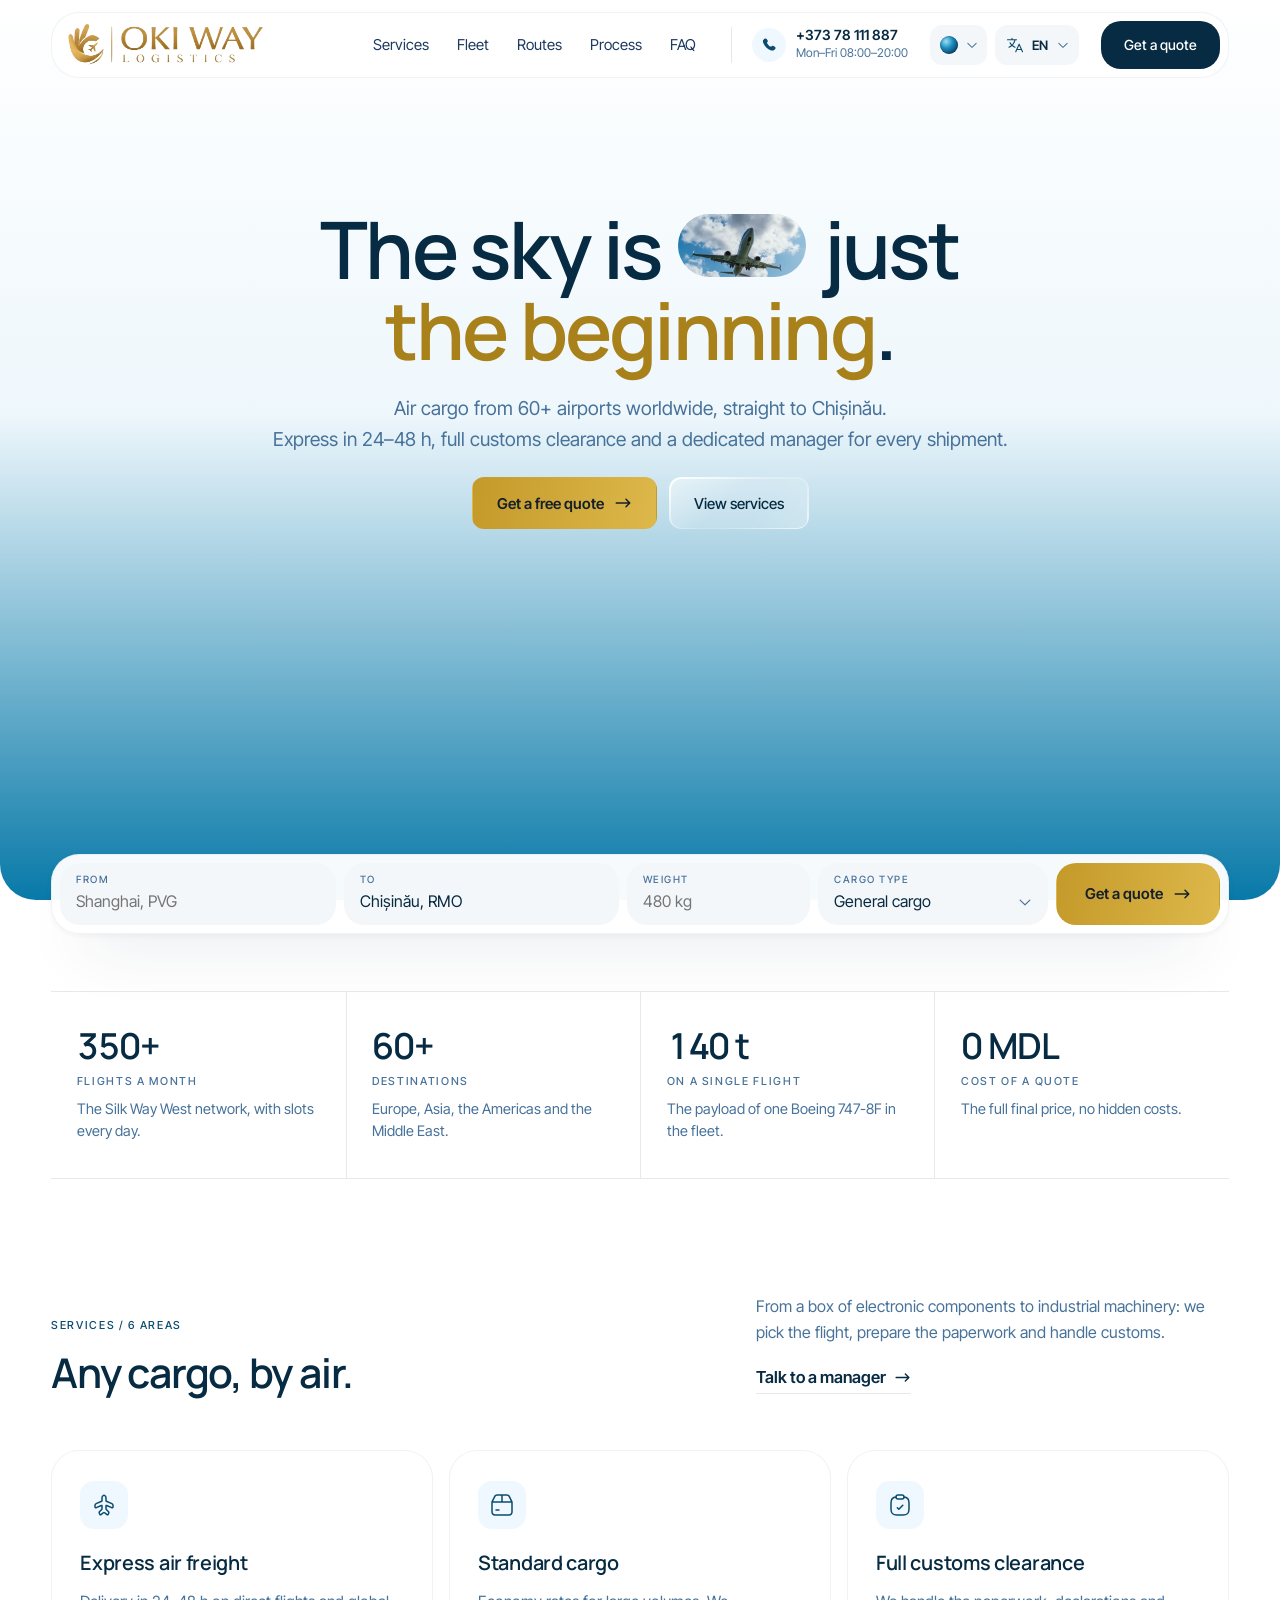
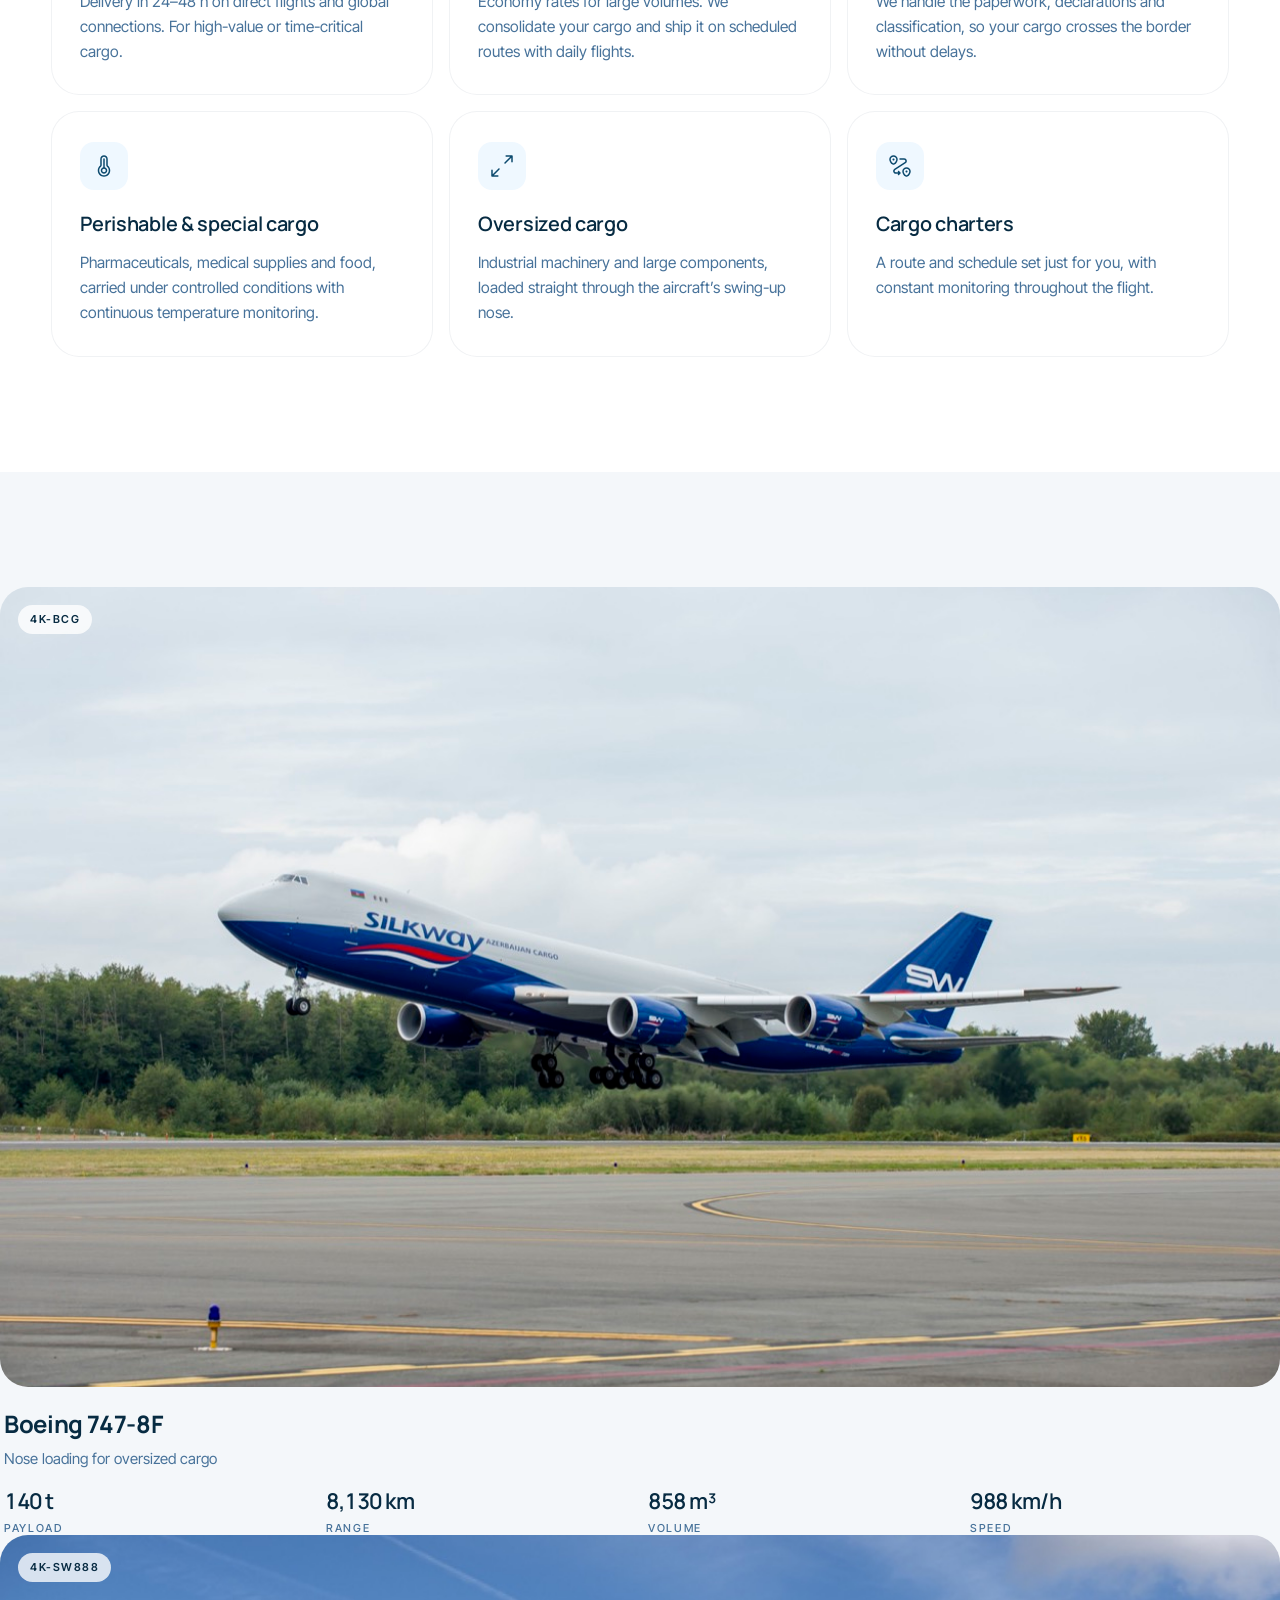
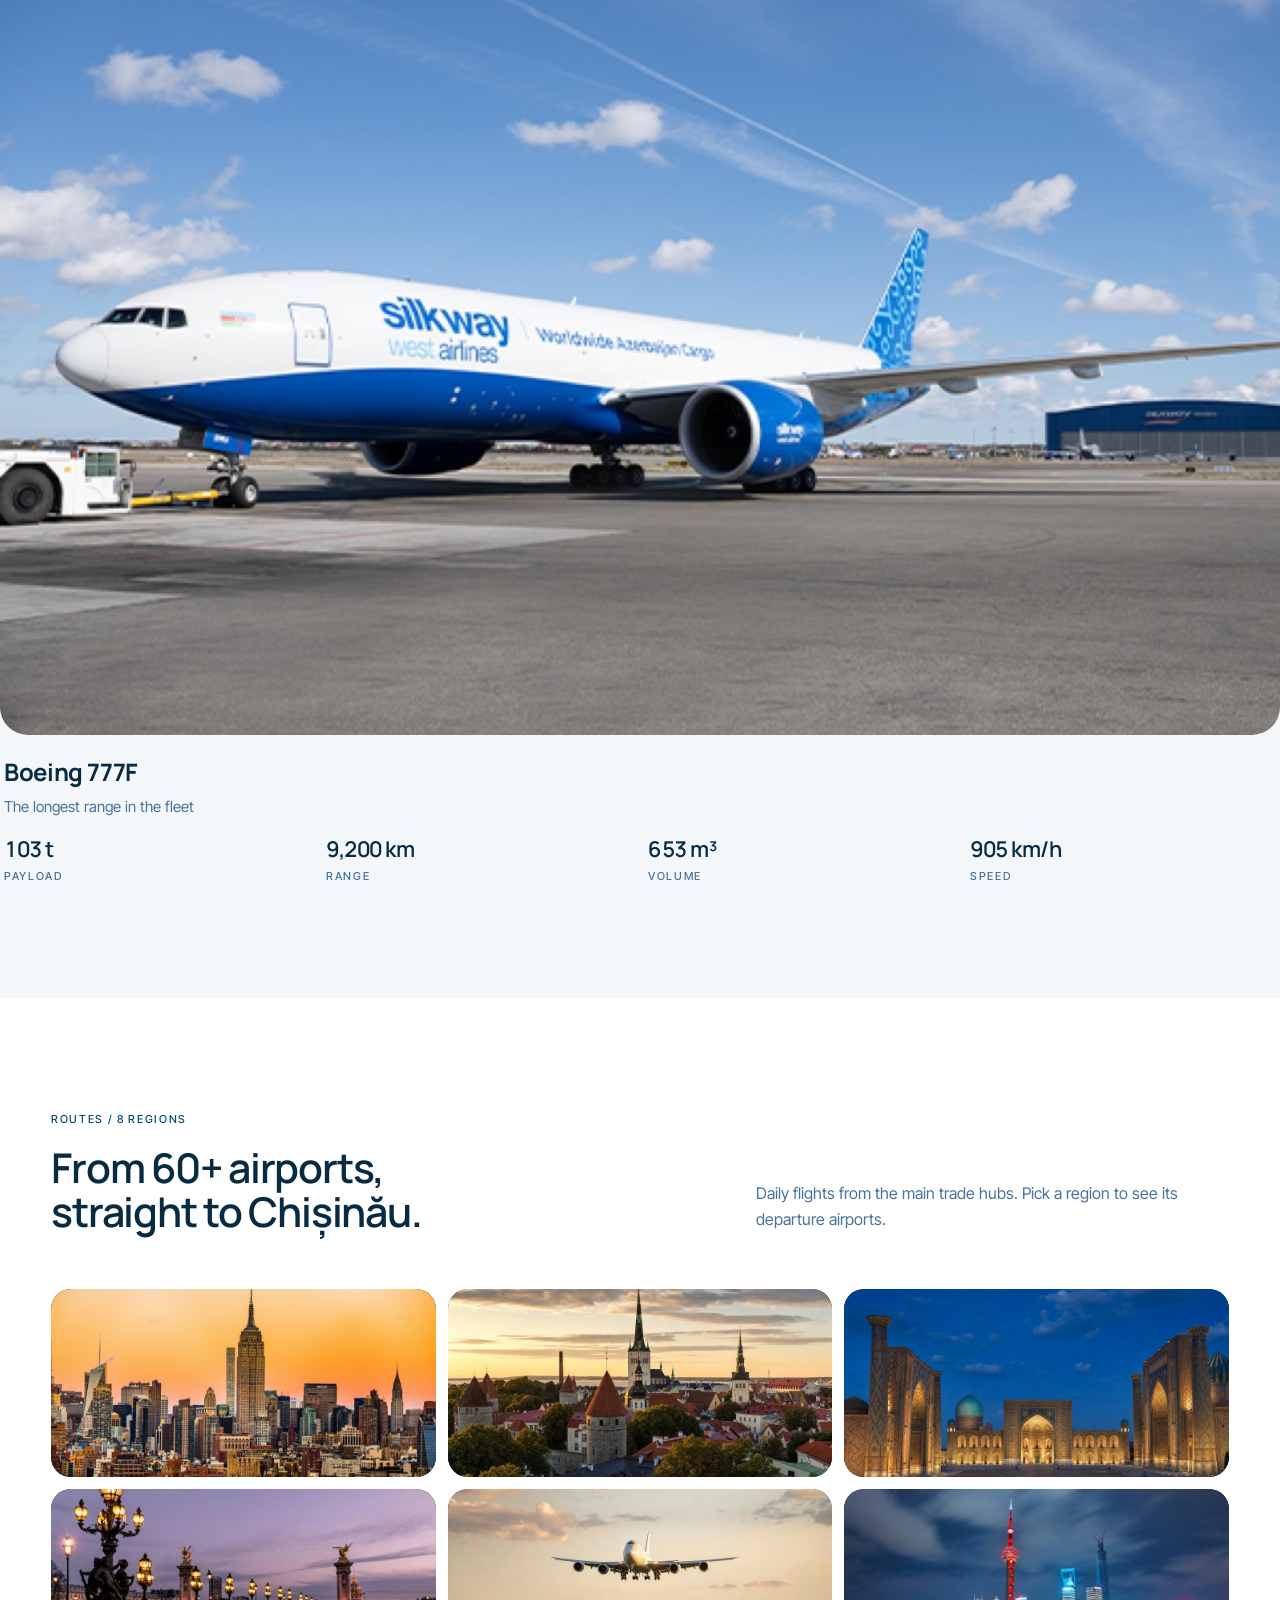
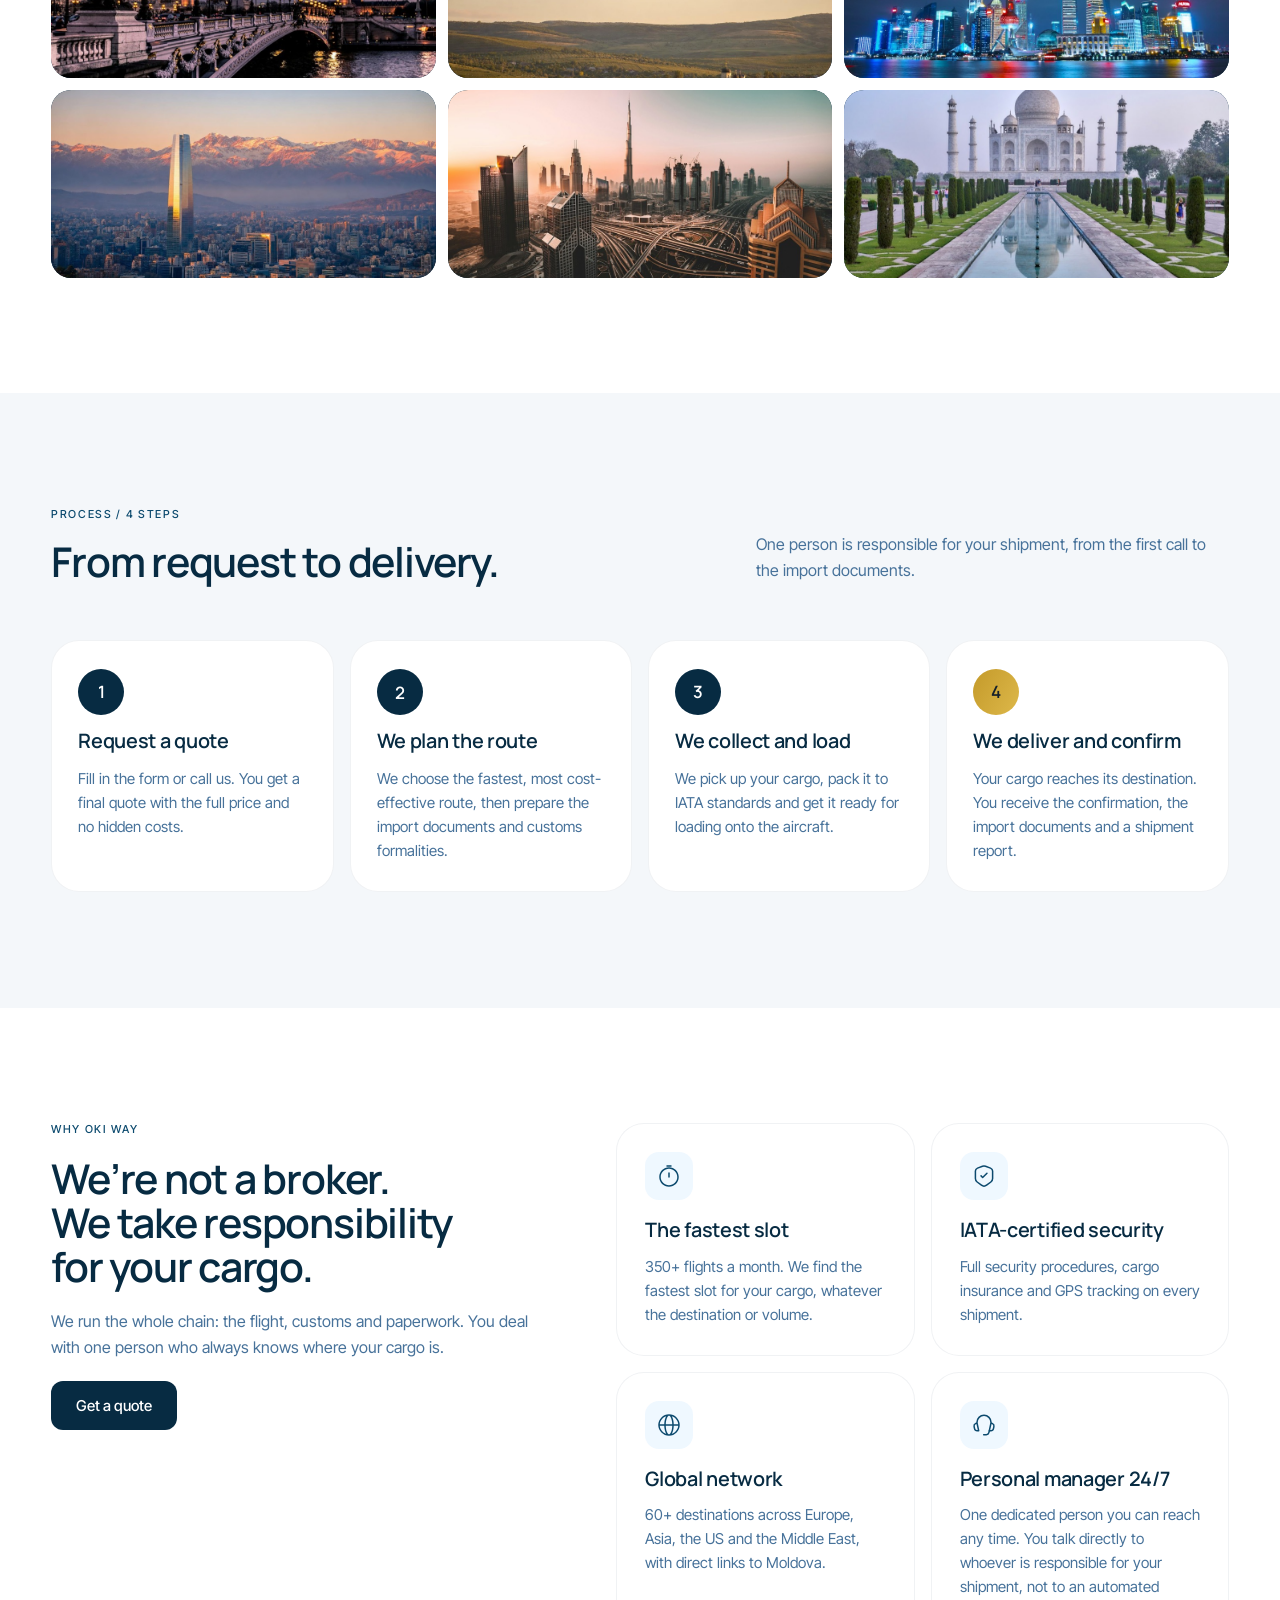
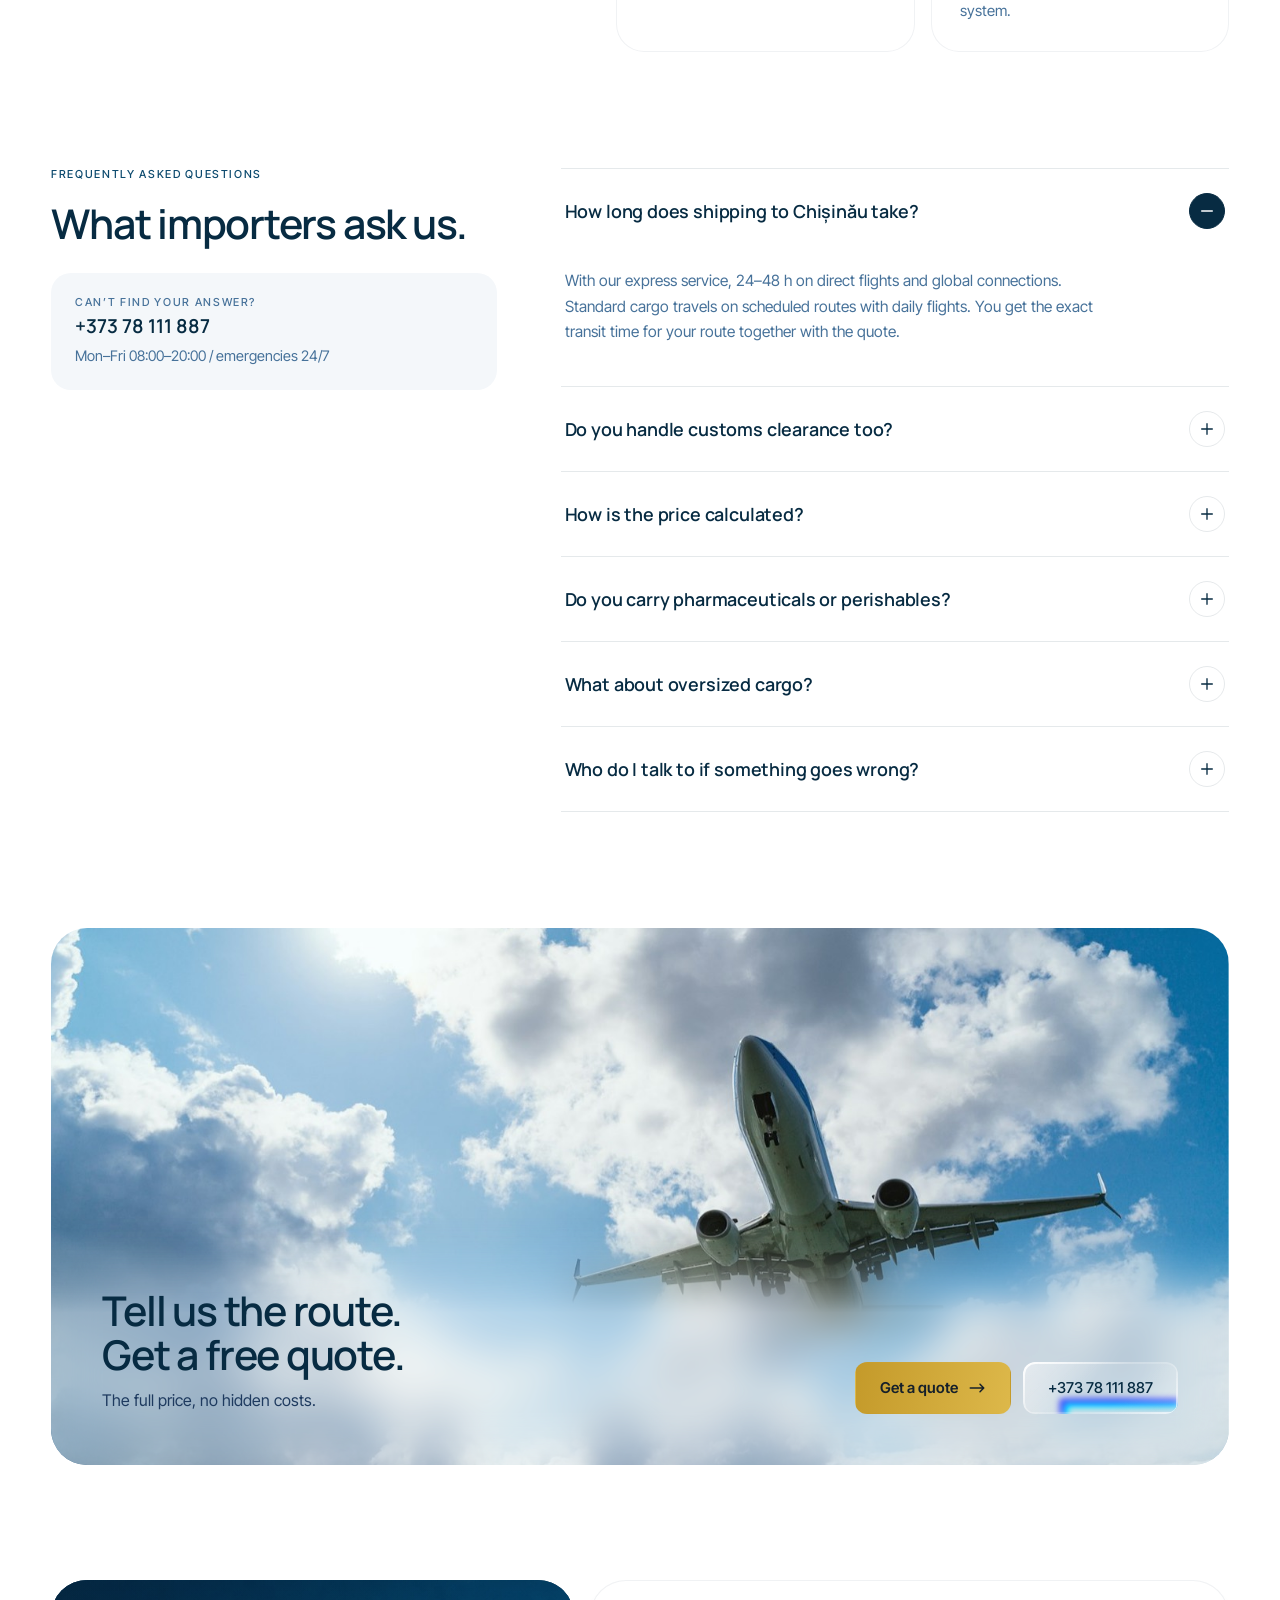
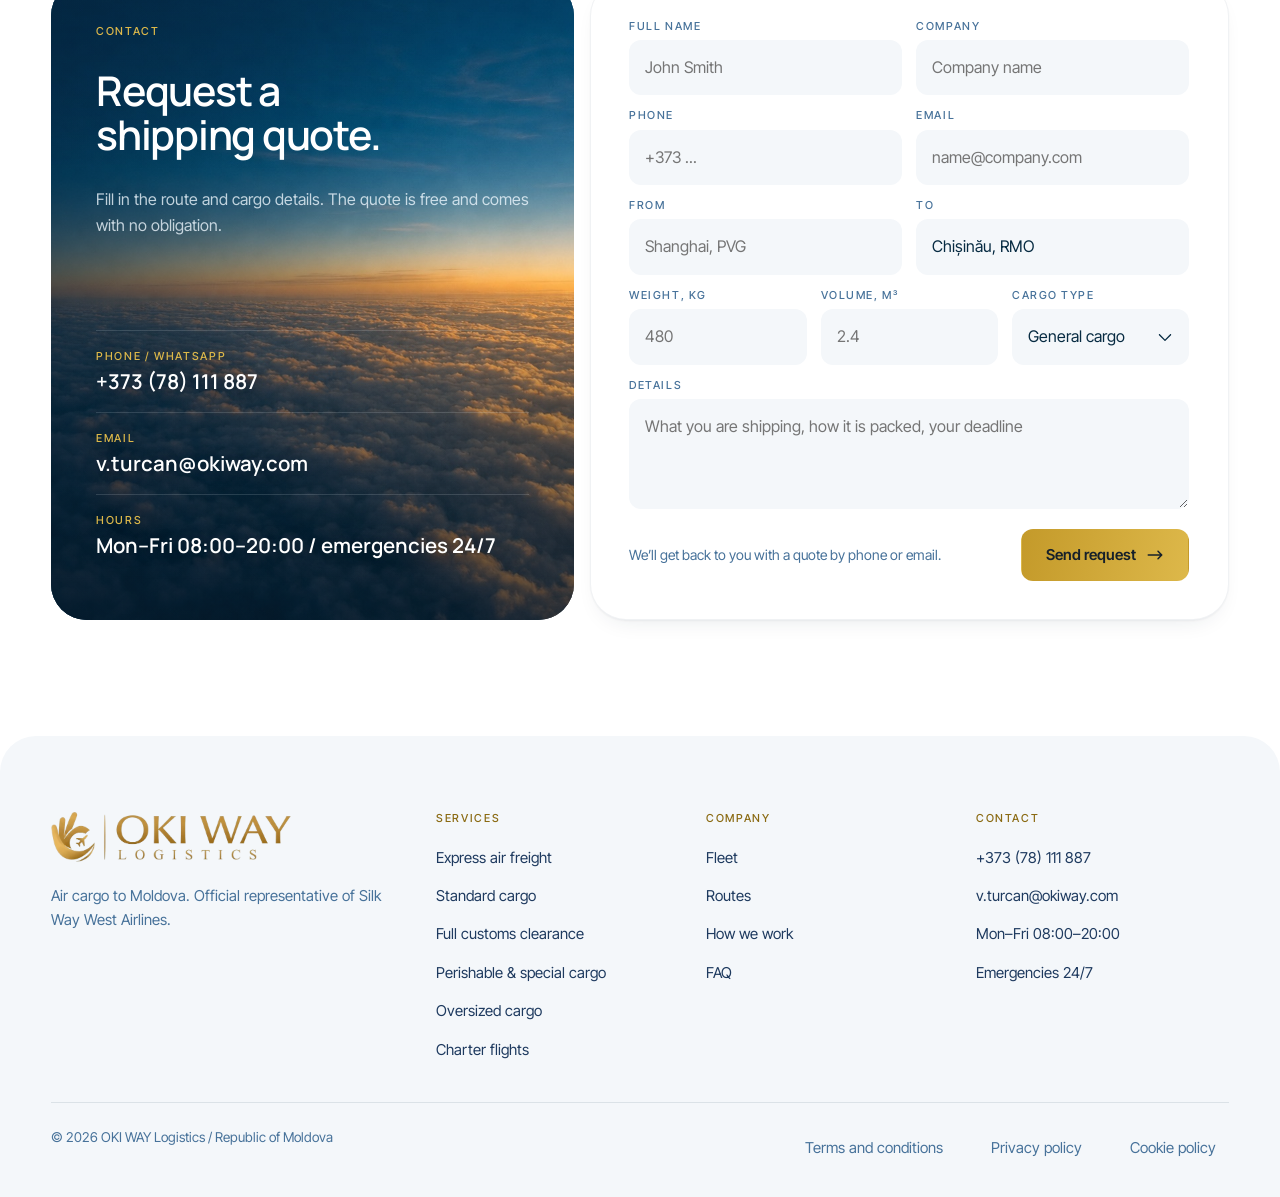
==== commit d698ef23: "Version CSS and JS links so updates load fresh" ====
--- a/blue-globe.html
+++ b/blue-globe.html
@@ -8,7 +8,7 @@
 <link rel="preconnect" href="https://fonts.googleapis.com">
 <link rel="preconnect" href="https://fonts.gstatic.com" crossorigin>
 <link rel="stylesheet" href="https://fonts.googleapis.com/css2?family=Inter+Tight:wght@400..600&family=Manrope:wght@500..700&display=swap">
-<link rel="stylesheet" href="css/style.css">
+<link rel="stylesheet" href="css/style.css?v=603db53a">
 </head>
 <body>
 
@@ -294,9 +294,9 @@
 </footer>
 
 <script src="https://cdnjs.cloudflare.com/ajax/libs/three.js/r128/three.min.js"></script>
-<script src="js/globe-textures.js"></script>
-<script src="js/main.js"></script>
-<script src="js/globe.js"></script>
-<script src="js/process.js"></script>
+<script src="js/globe-textures.js?v=29548fe4"></script>
+<script src="js/main.js?v=bbb7bd6c"></script>
+<script src="js/globe.js?v=075d6d6a"></script>
+<script src="js/process.js?v=26b5ef43"></script>
 </body>
 </html>
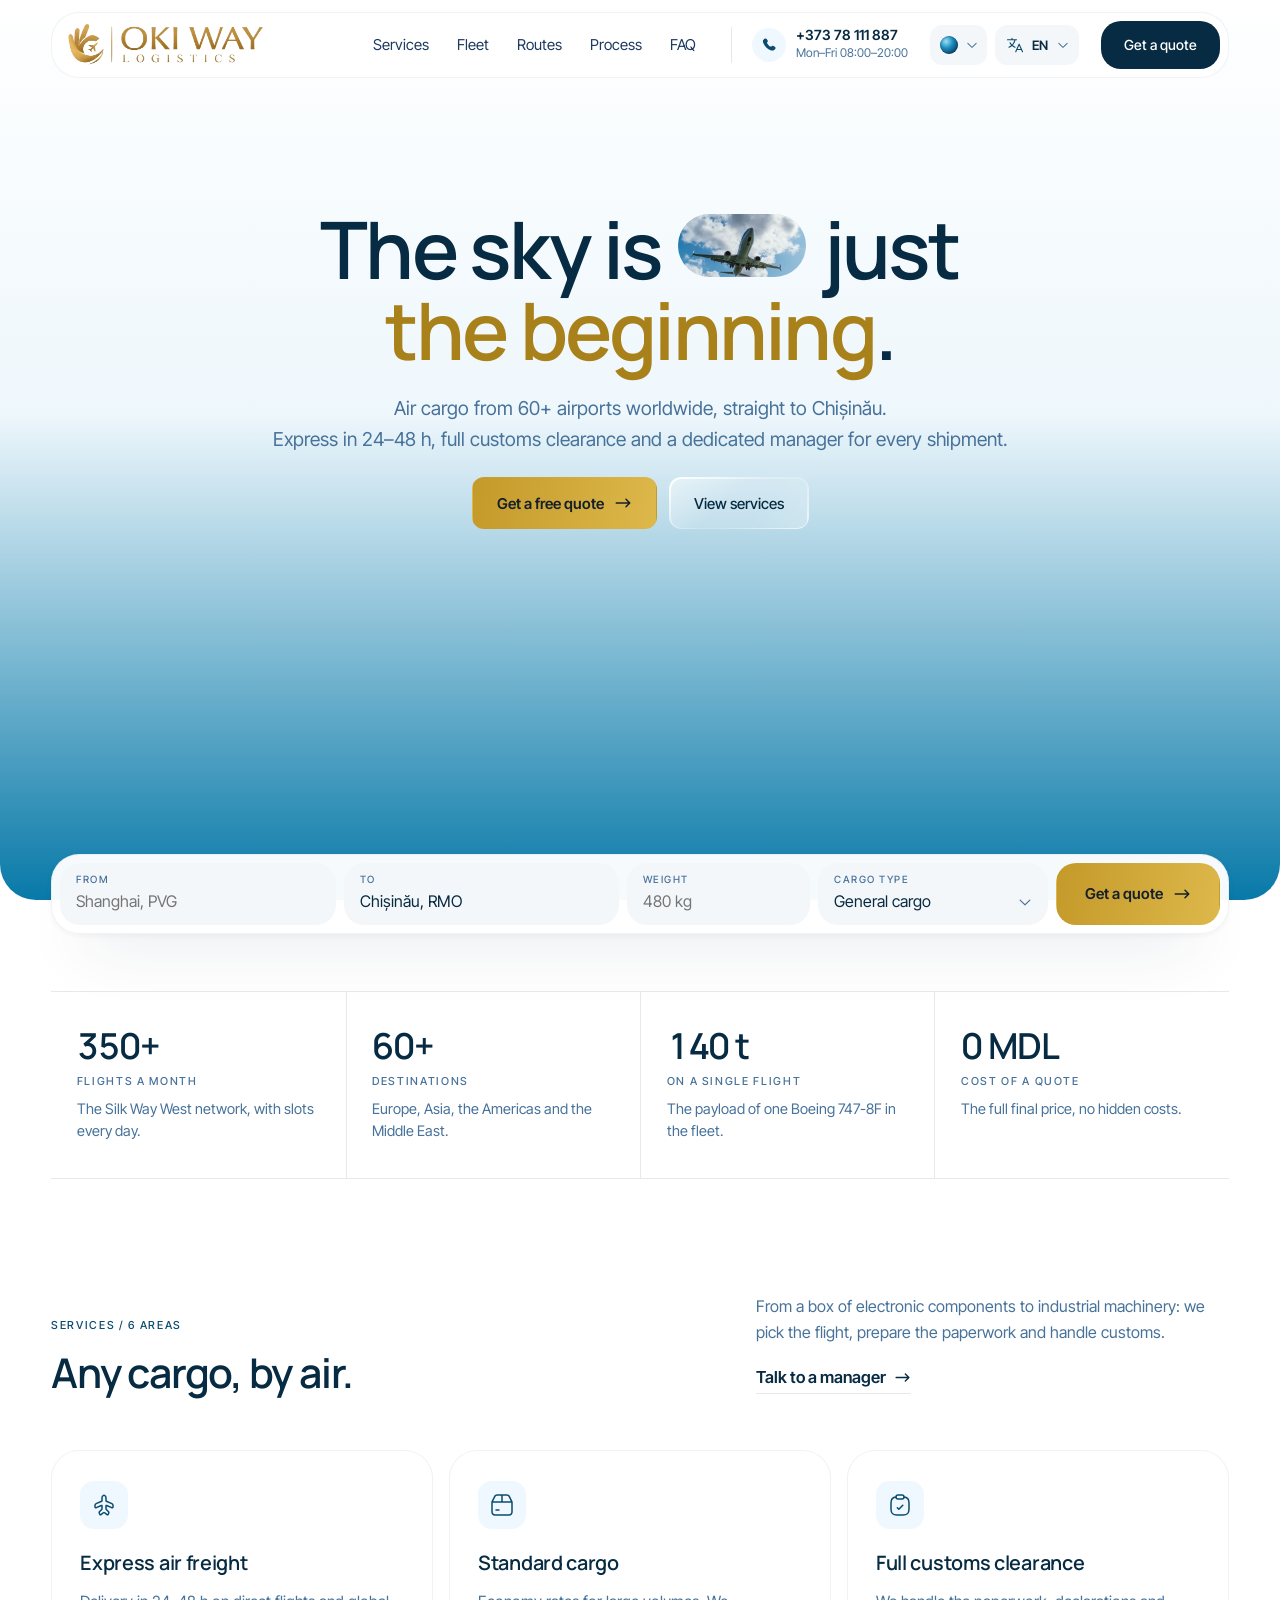
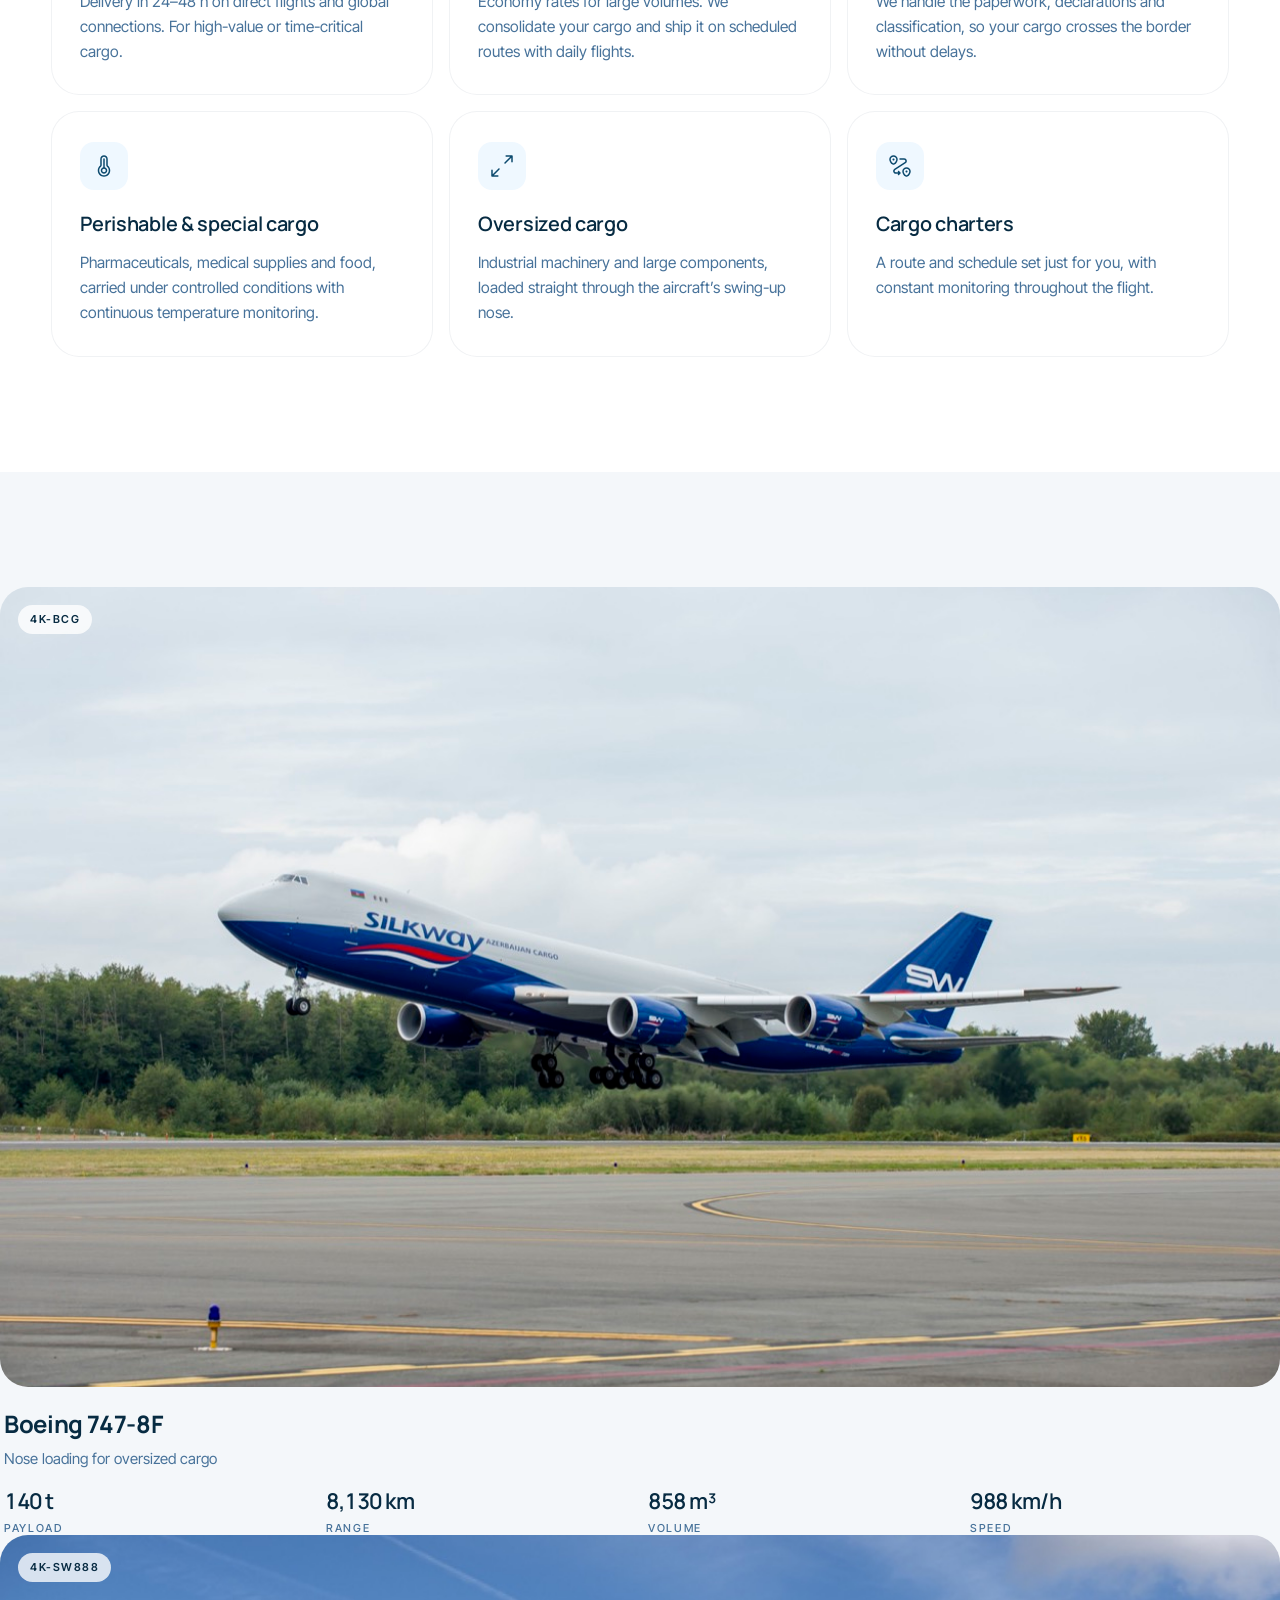
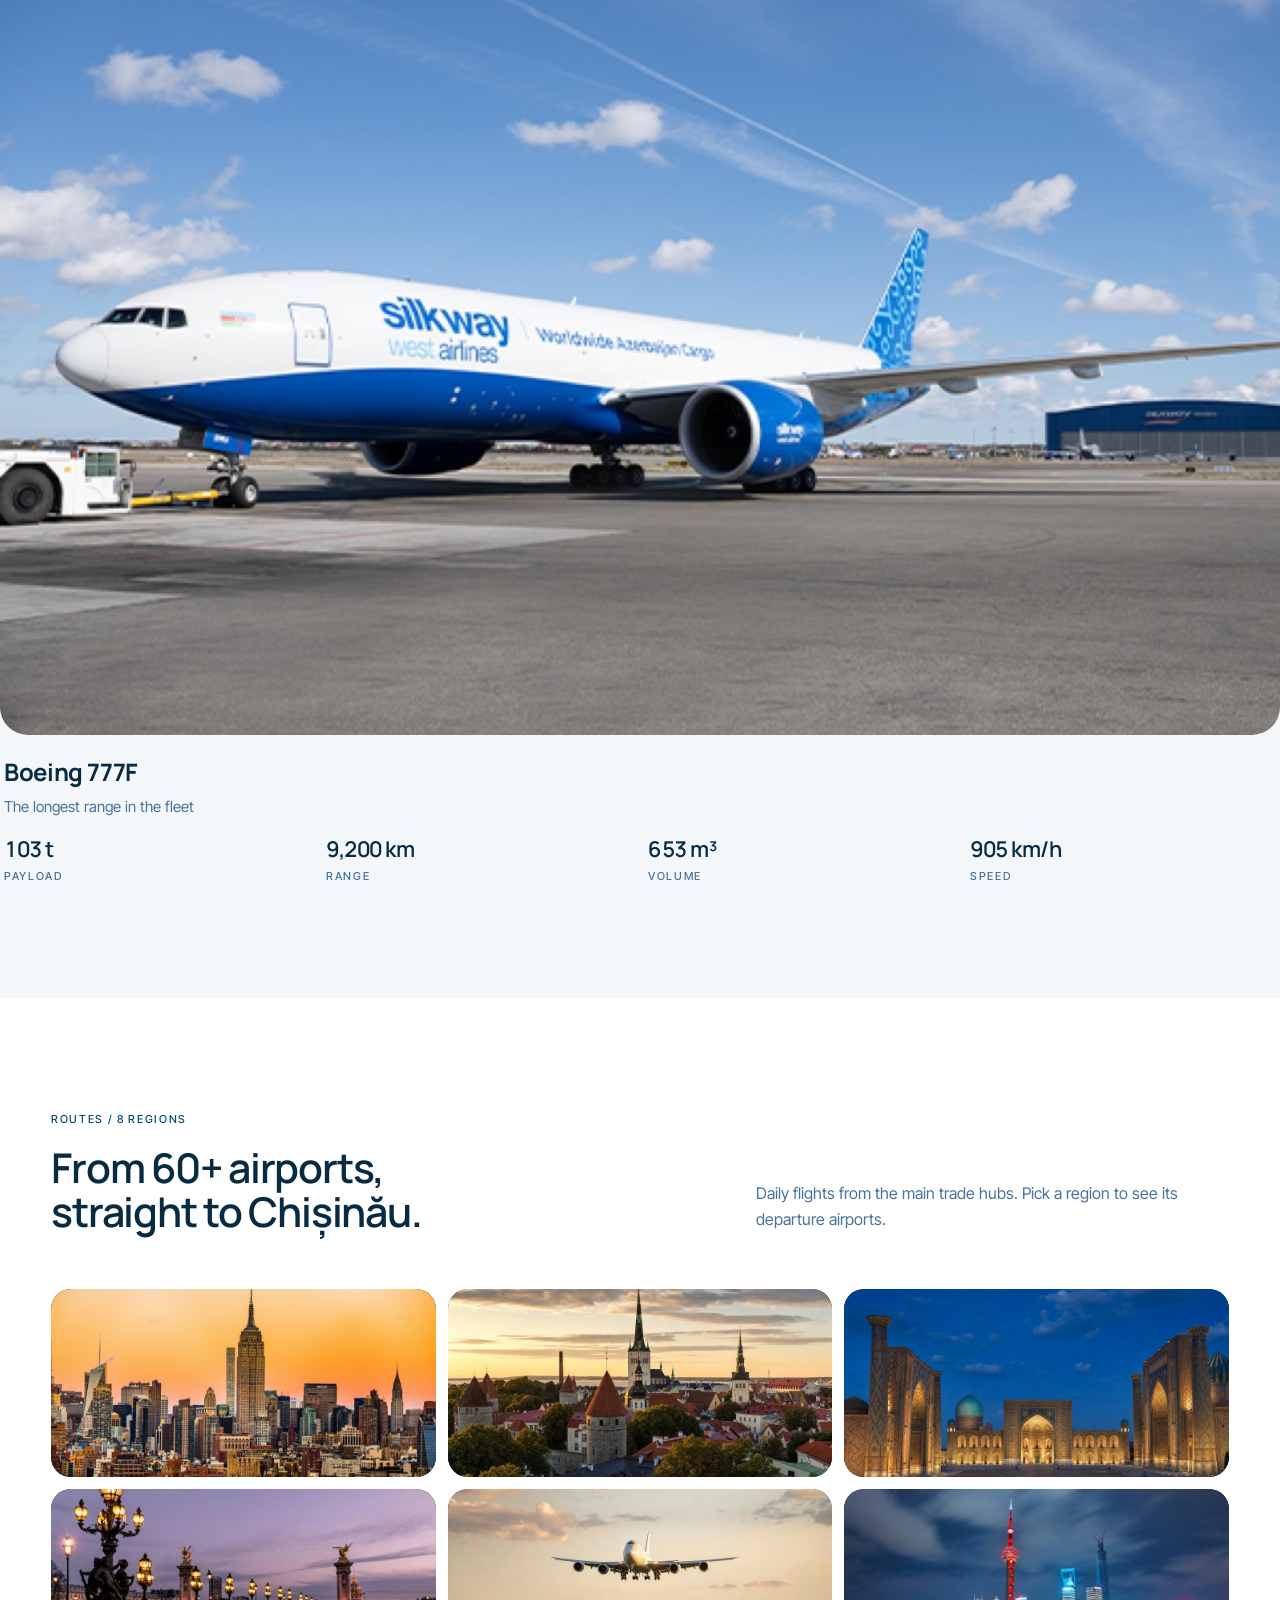
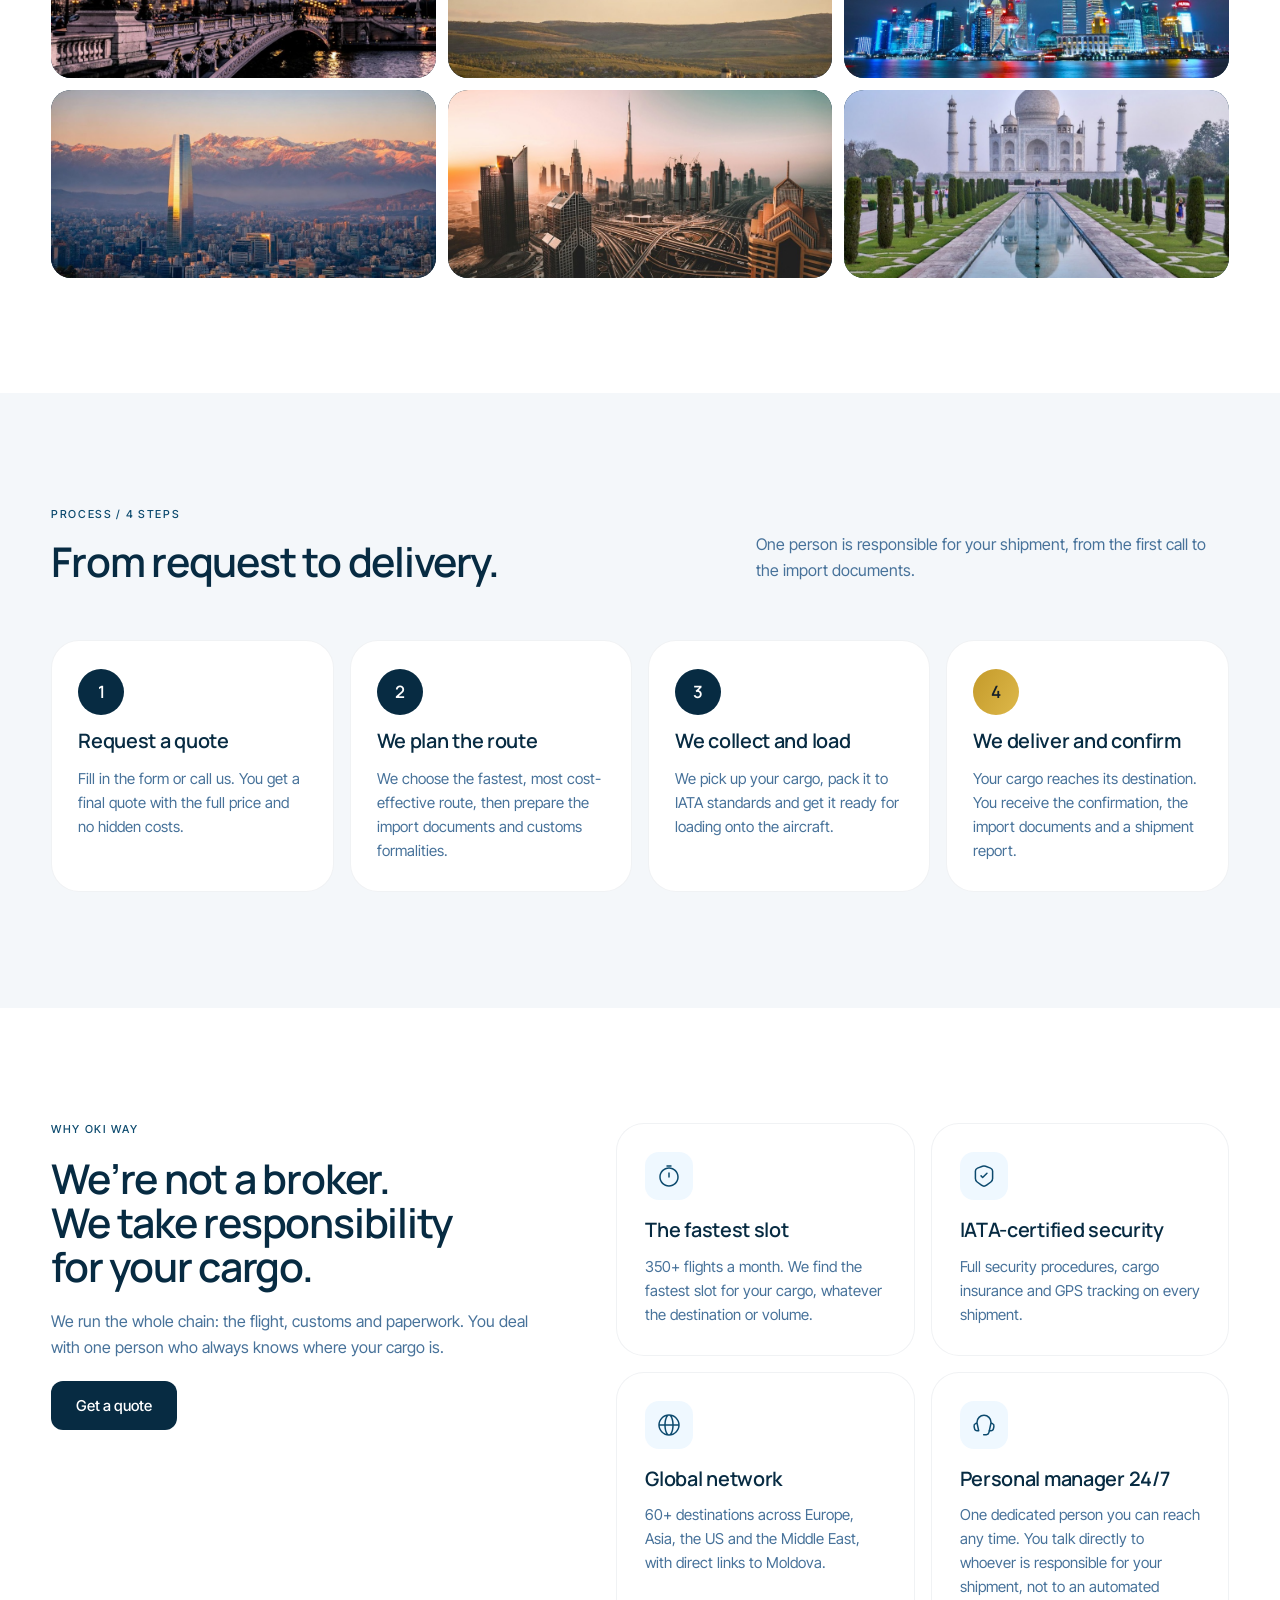
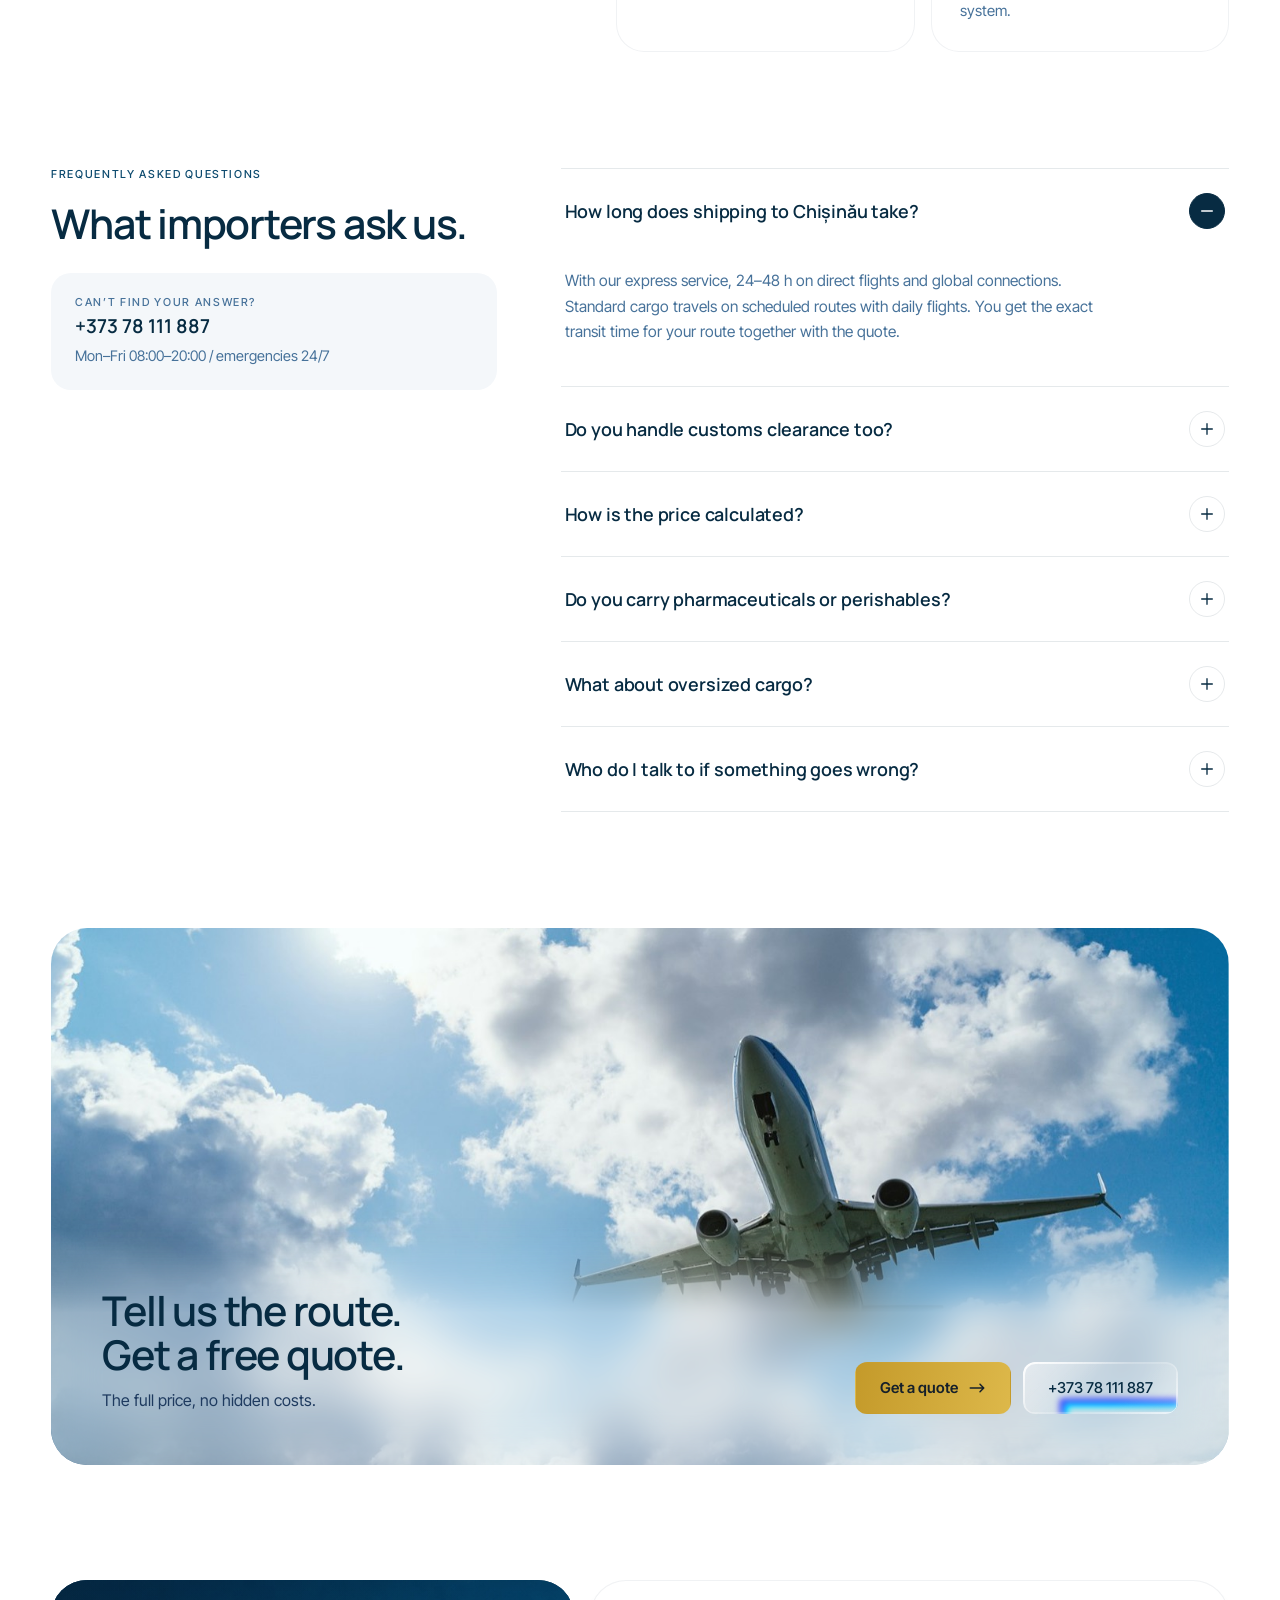
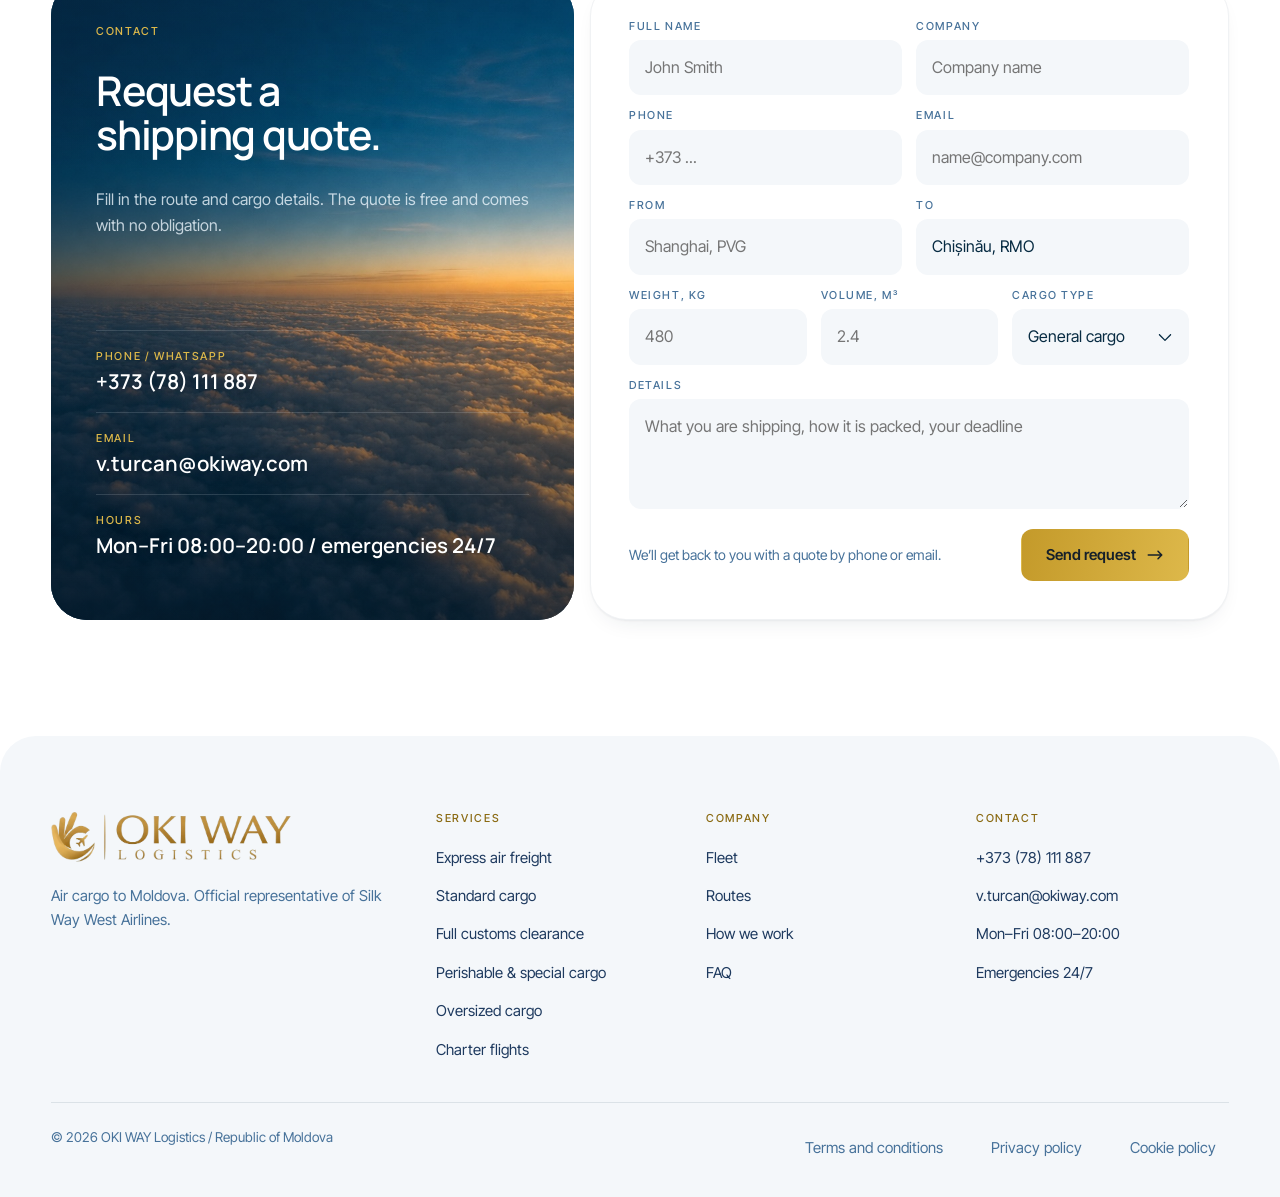
==== commit 8fd63896: "Remove landing pulses and glow on the white globe" ====
--- a/blue-globe.html
+++ b/blue-globe.html
@@ -296,7 +296,7 @@
 <script src="https://cdnjs.cloudflare.com/ajax/libs/three.js/r128/three.min.js"></script>
 <script src="js/globe-textures.js?v=29548fe4"></script>
 <script src="js/main.js?v=bbb7bd6c"></script>
-<script src="js/globe.js?v=075d6d6a"></script>
+<script src="js/globe.js?v=c58b9099"></script>
 <script src="js/process.js?v=26b5ef43"></script>
 </body>
 </html>
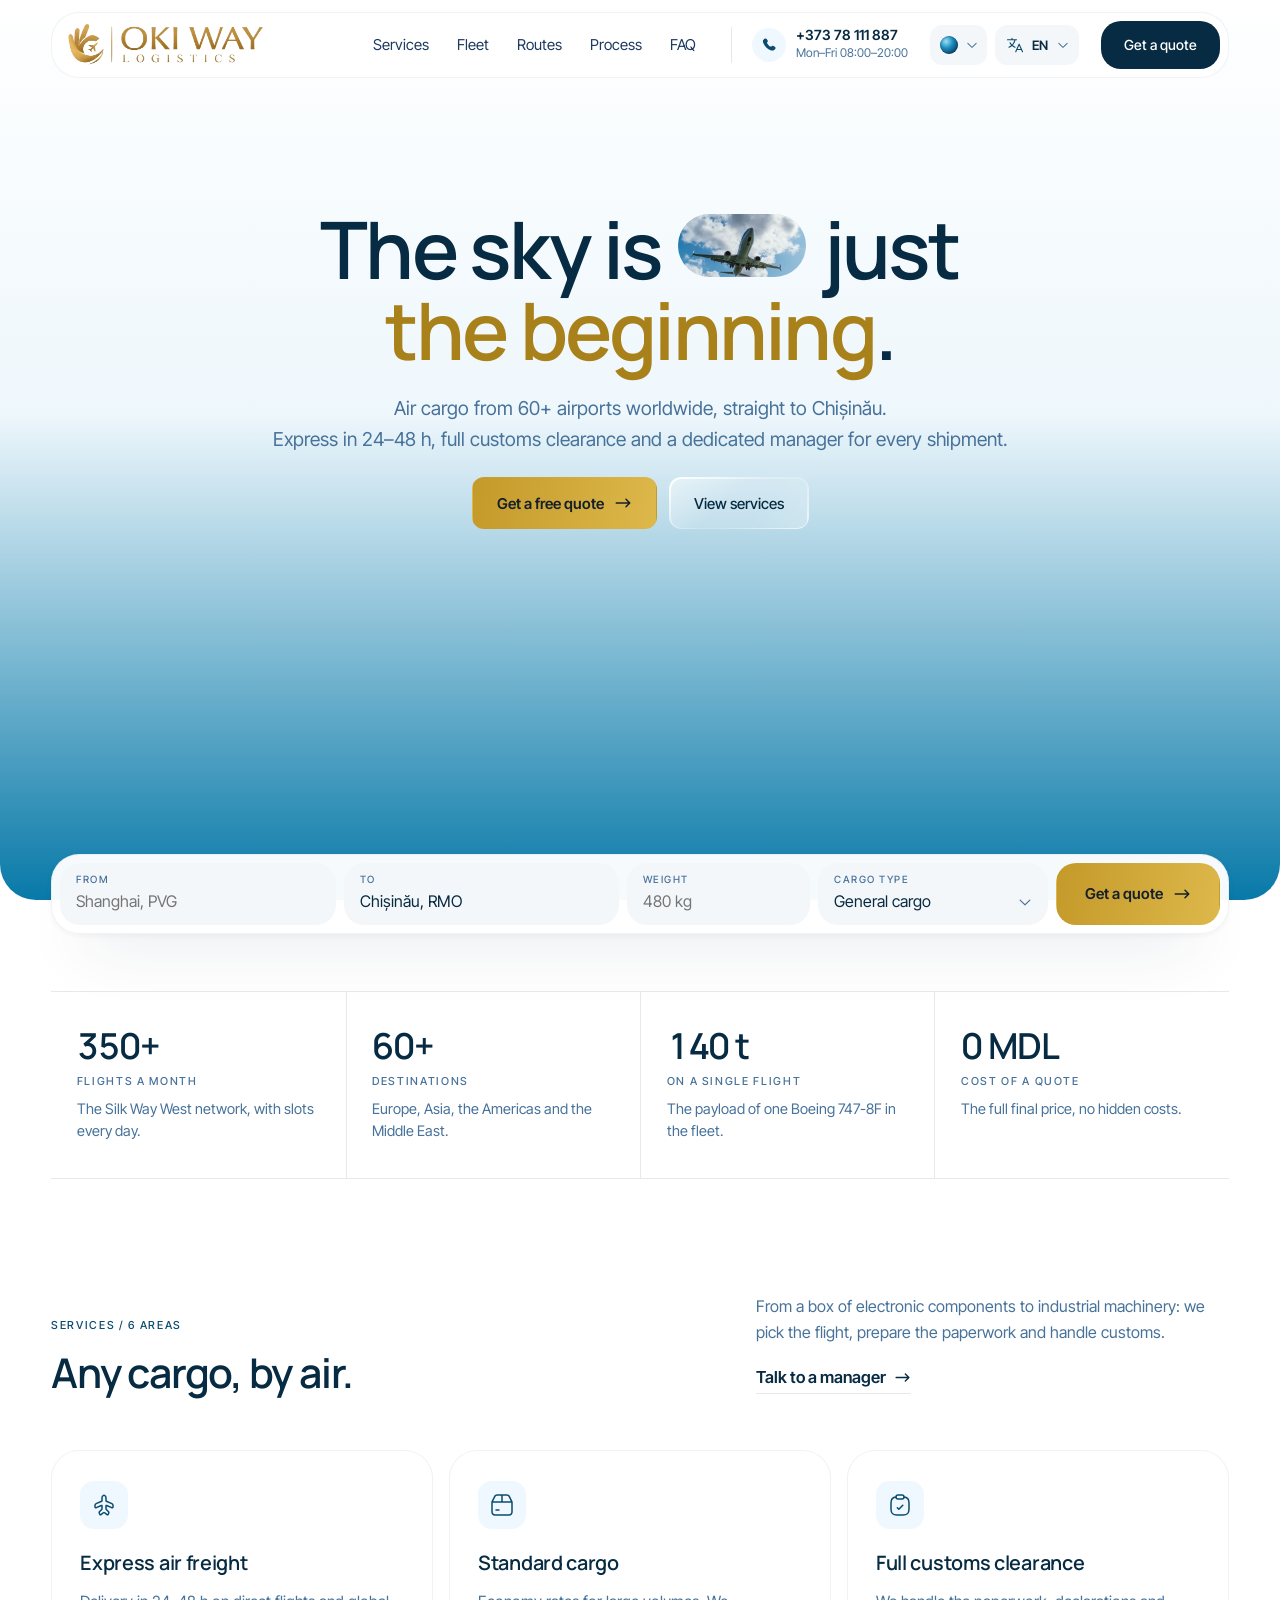
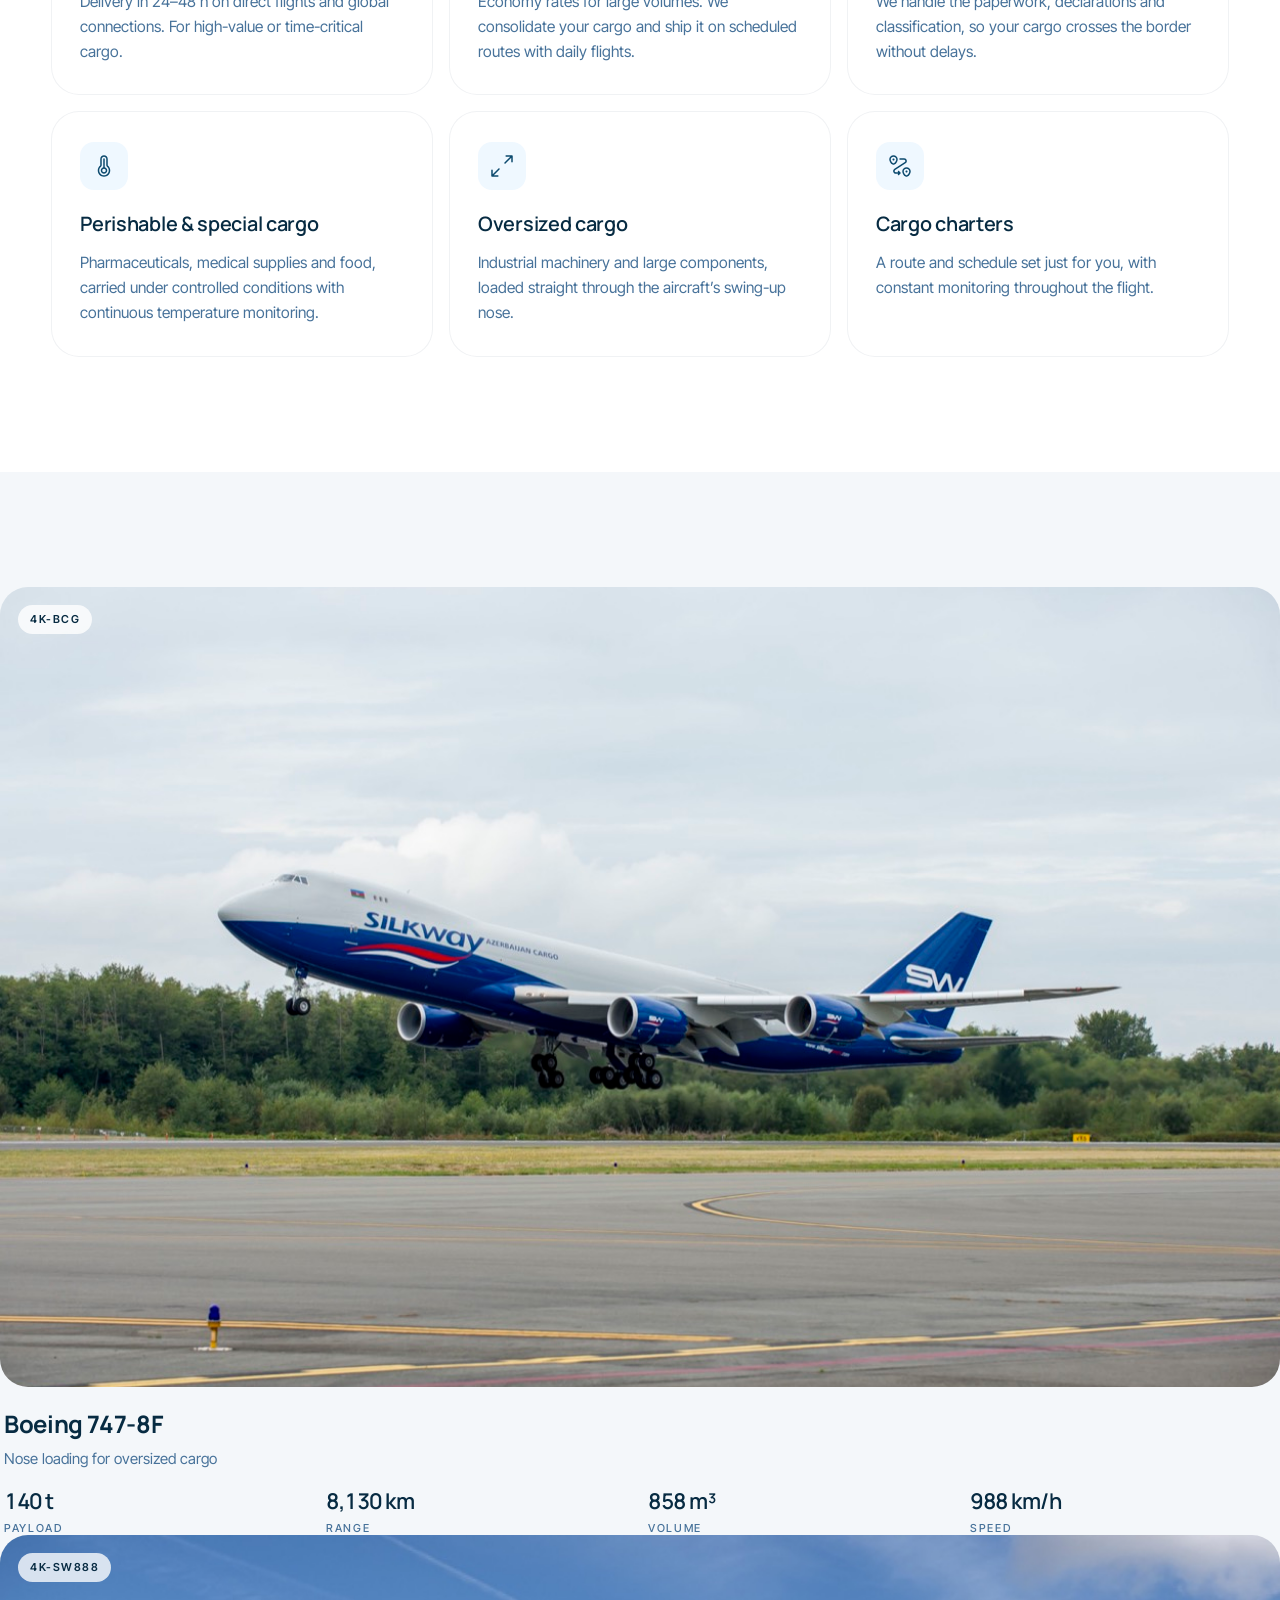
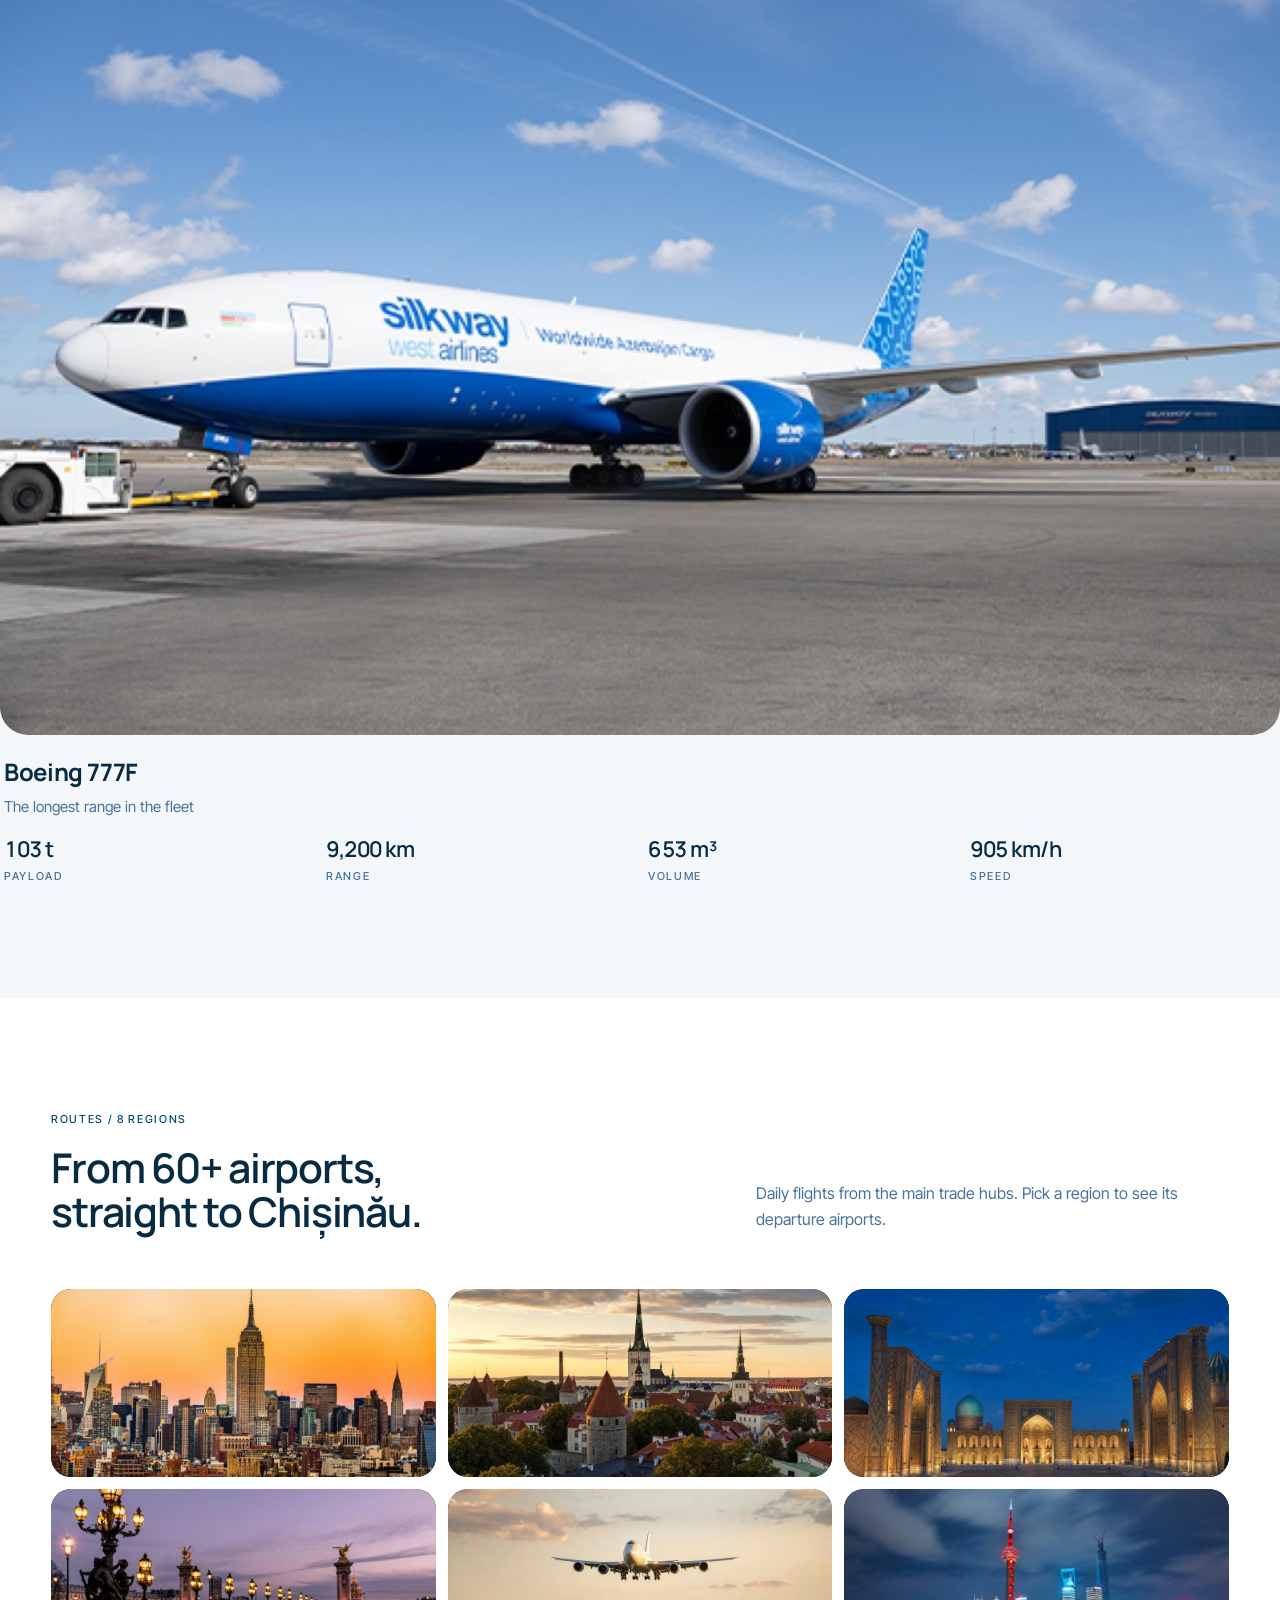
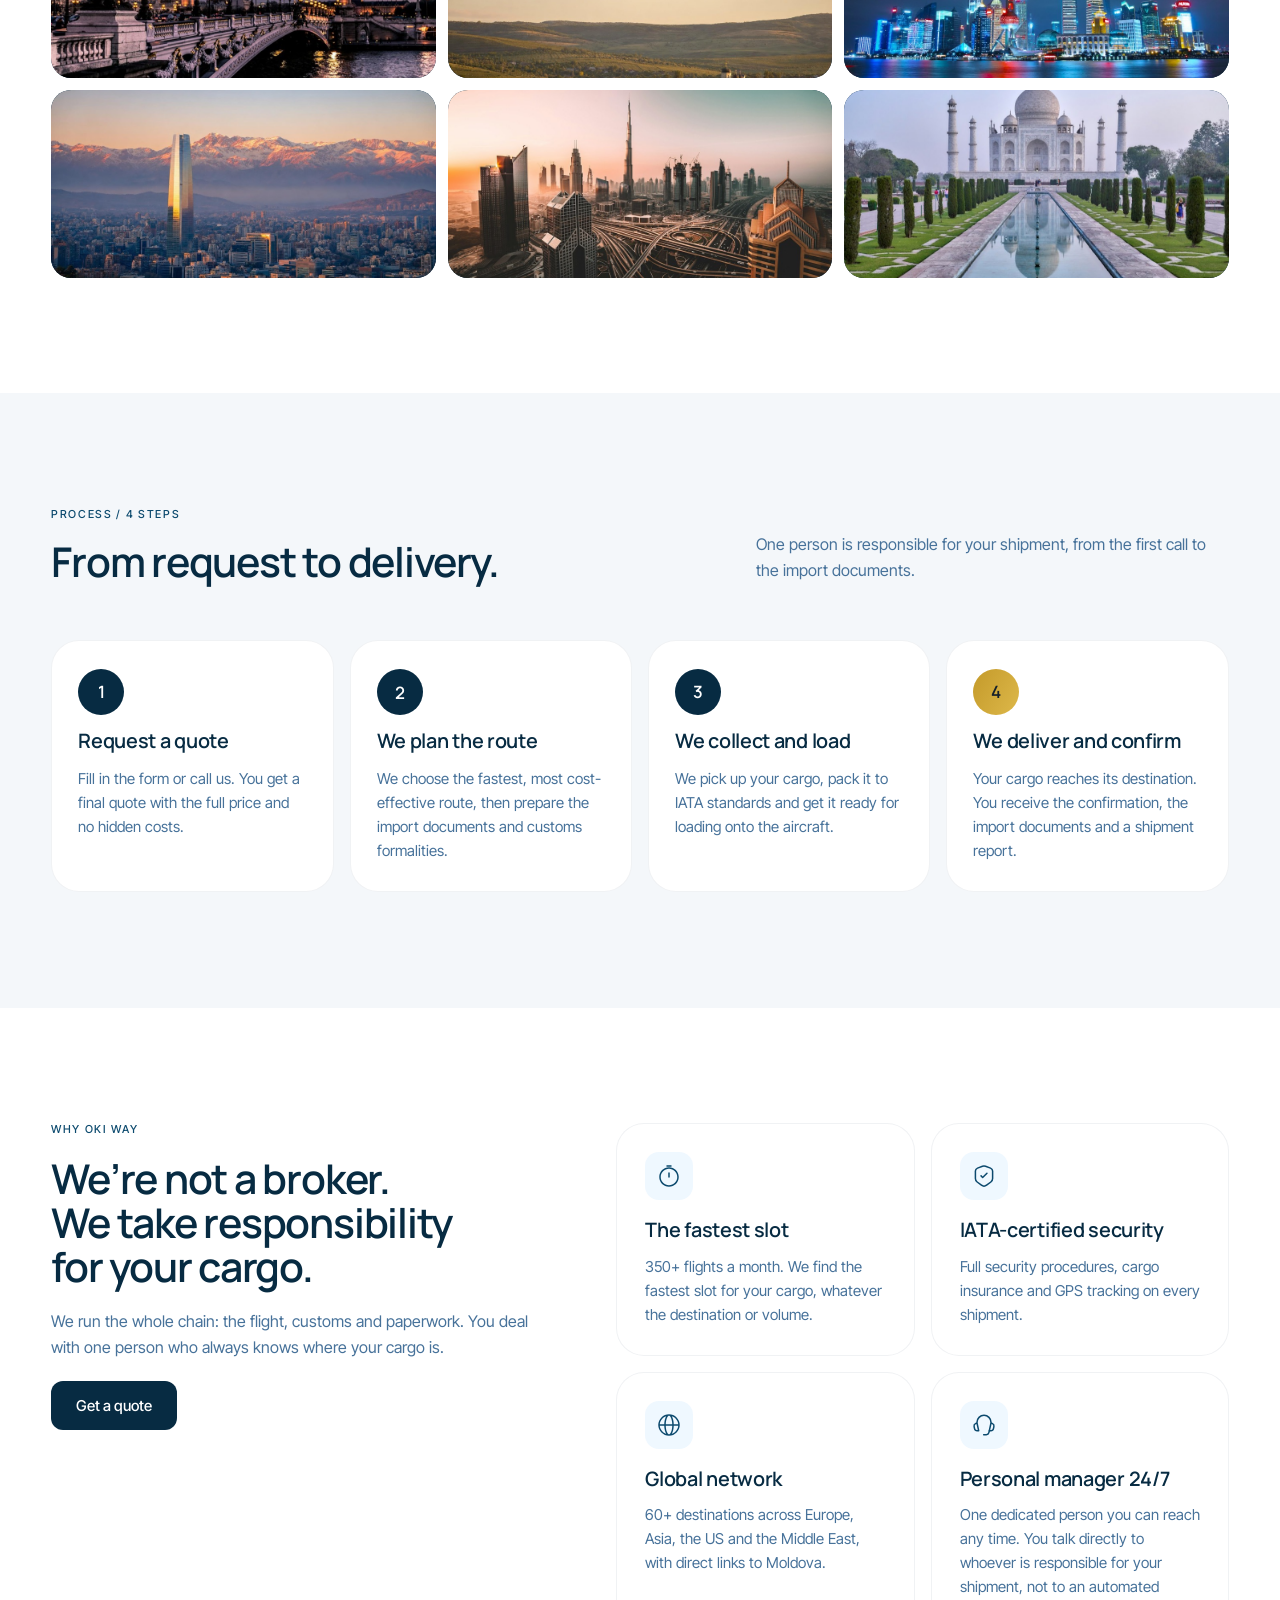
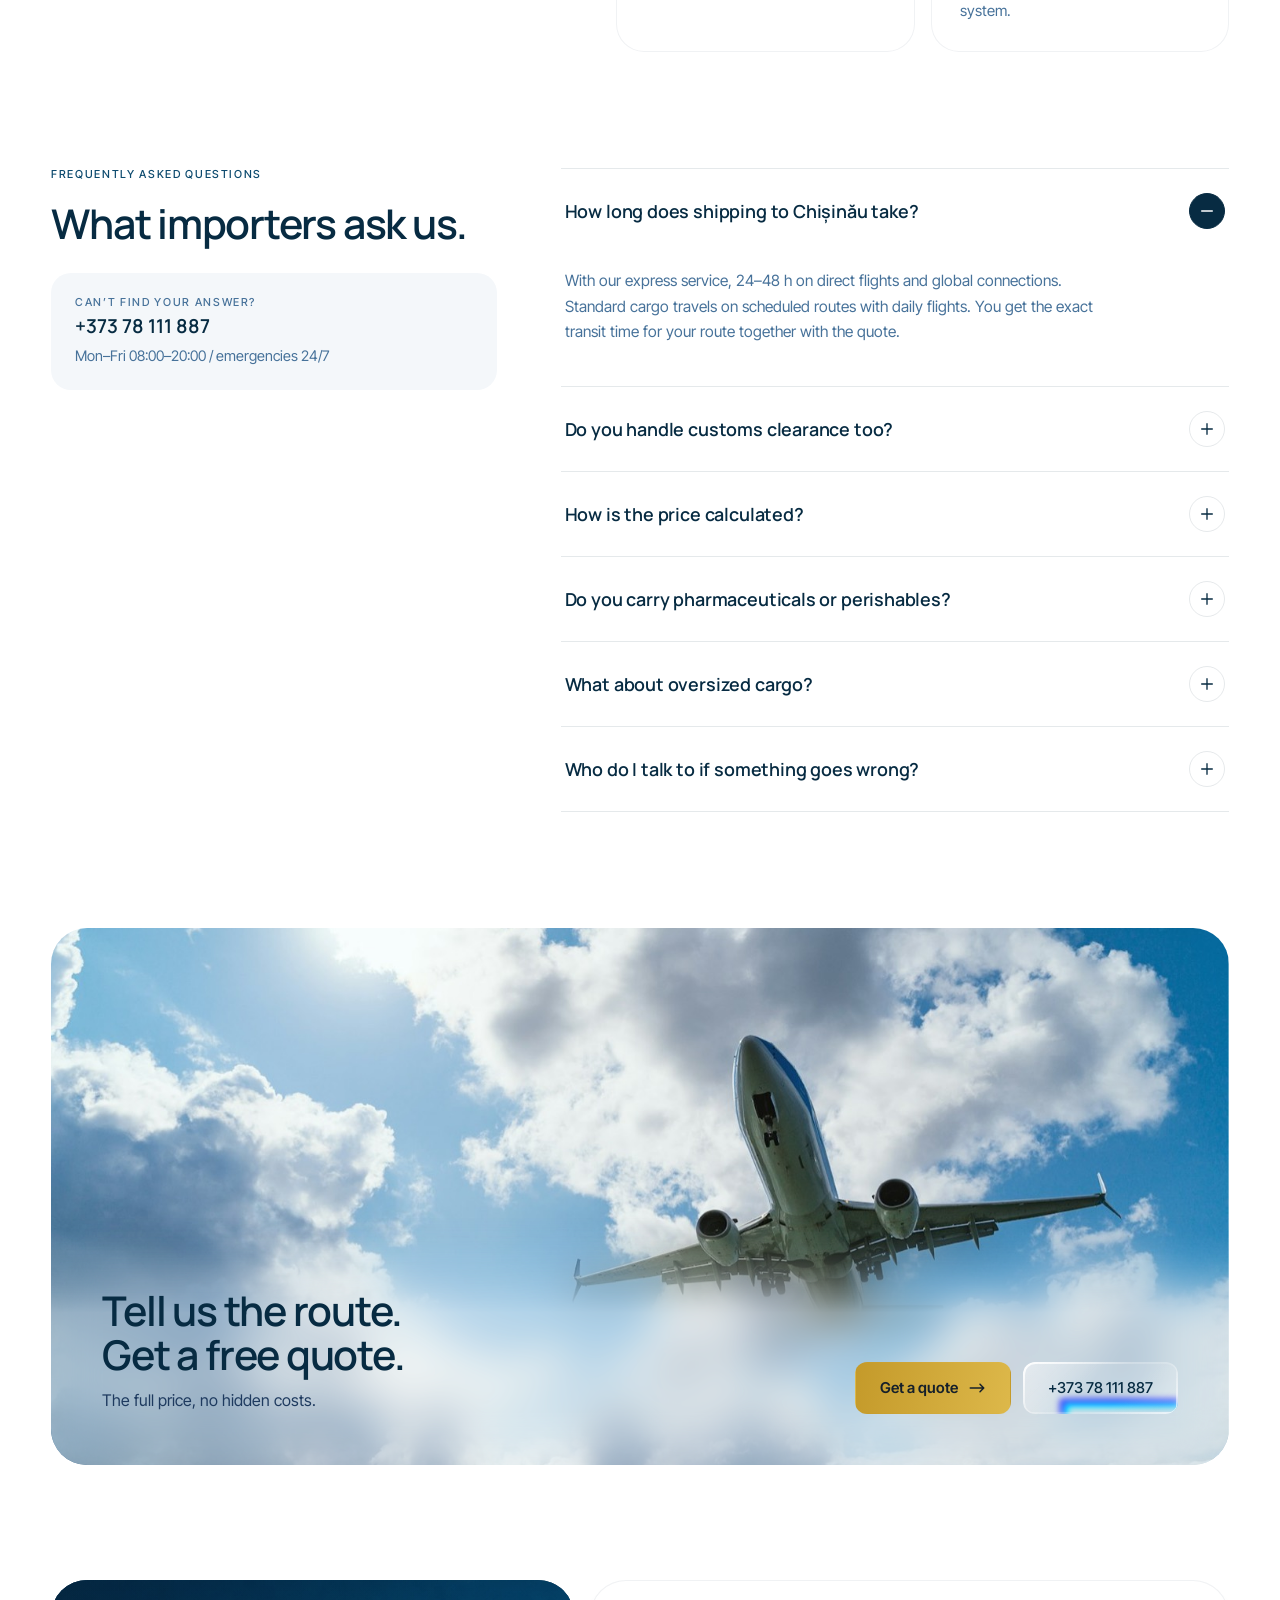
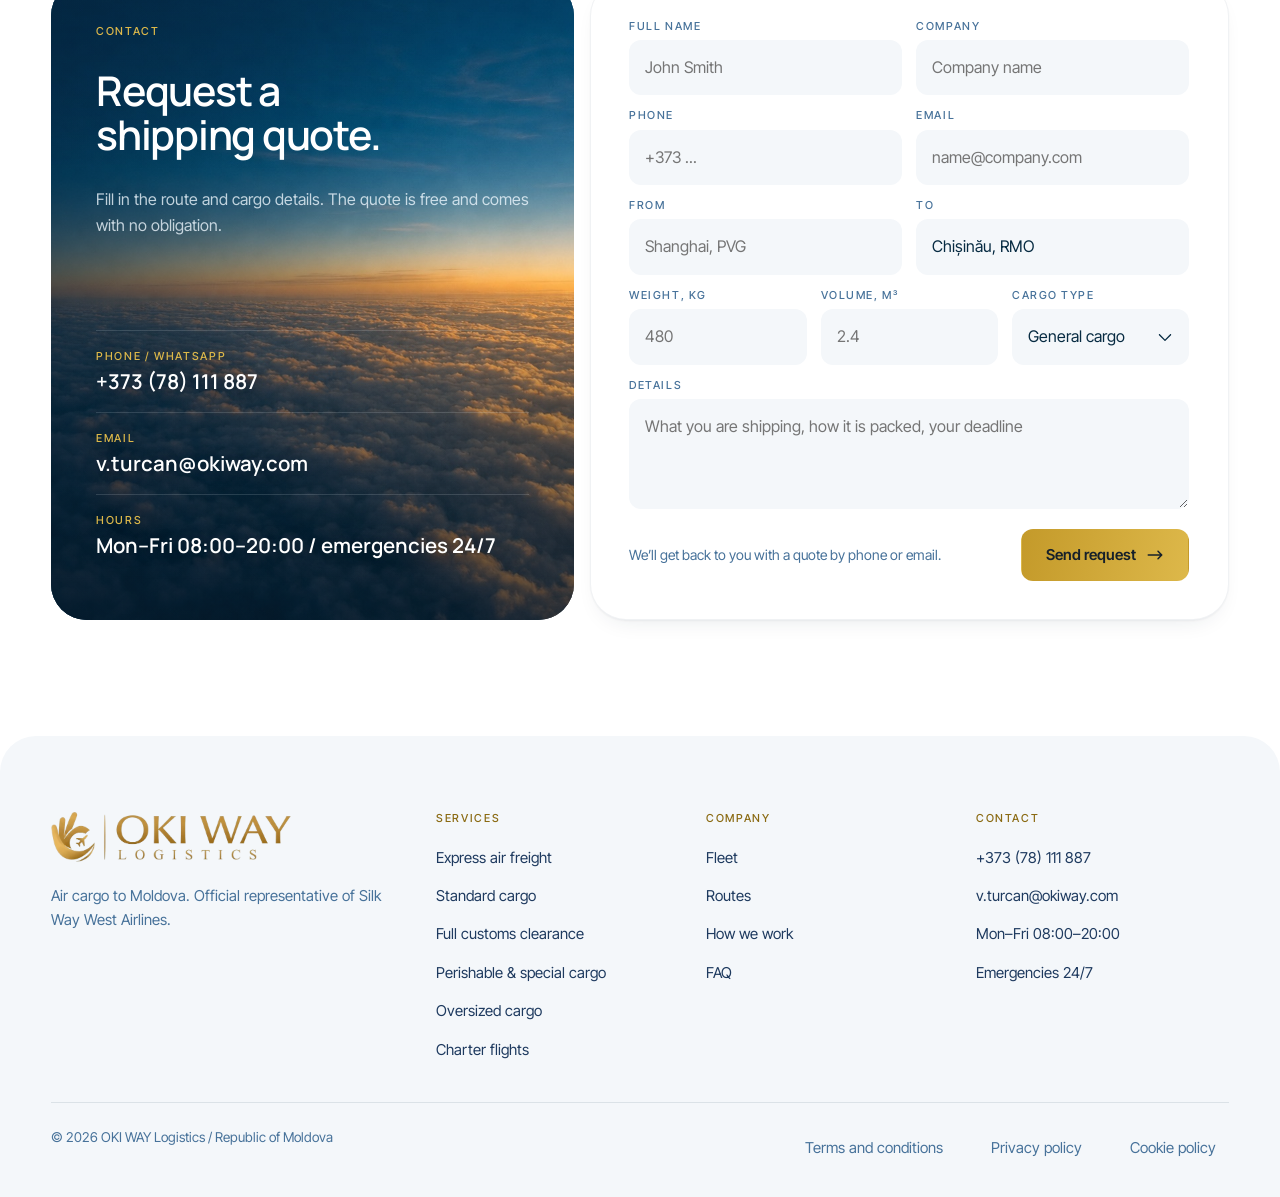
==== commit 7c48bd40: "Add a dotted globe variant" ====
--- a/blue-globe.html
+++ b/blue-globe.html
@@ -8,7 +8,7 @@
 <link rel="preconnect" href="https://fonts.googleapis.com">
 <link rel="preconnect" href="https://fonts.gstatic.com" crossorigin>
 <link rel="stylesheet" href="https://fonts.googleapis.com/css2?family=Inter+Tight:wght@400..600&family=Manrope:wght@500..700&display=swap">
-<link rel="stylesheet" href="css/style.css?v=603db53a">
+<link rel="stylesheet" href="css/style.css?v=24fbc80f">
 </head>
 <body>
 
@@ -37,6 +37,7 @@
             <p class="gv-h" aria-hidden="true">Globe variant</p>
             <a role="menuitemradio" aria-checked="false" href="index.html" data-globe="white"><span class="gv-sw gv-sw--white" aria-hidden="true"></span><span class="gv-t"><b>Variant 1</b><span>White globe</span></span><svg class="lang-tick" viewBox="0 0 24 24" fill="none" aria-hidden="true"><path d="M21.5303 5.46967C21.8232 5.76256 21.8232 6.23744 21.5303 6.53033L9.53033 18.5303C9.23744 18.8232 8.76256 18.8232 8.46967 18.5303L2.46967 12.5303C2.17678 12.2374 2.17678 11.7626 2.46967 11.4697C2.76256 11.1768 3.23744 11.1768 3.53033 11.4697L9 16.9393L20.4697 5.46967C20.7626 5.17678 21.2374 5.17678 21.5303 5.46967Z" fill="currentColor"/></svg></a>
             <a role="menuitemradio" aria-checked="false" href="blue-globe.html" data-globe="blue"><span class="gv-sw" aria-hidden="true"></span><span class="gv-t"><b>Variant 2</b><span>Blue globe</span></span><svg class="lang-tick" viewBox="0 0 24 24" fill="none" aria-hidden="true"><path d="M21.5303 5.46967C21.8232 5.76256 21.8232 6.23744 21.5303 6.53033L9.53033 18.5303C9.23744 18.8232 8.76256 18.8232 8.46967 18.5303L2.46967 12.5303C2.17678 12.2374 2.17678 11.7626 2.46967 11.4697C2.76256 11.1768 3.23744 11.1768 3.53033 11.4697L9 16.9393L20.4697 5.46967C20.7626 5.17678 21.2374 5.17678 21.5303 5.46967Z" fill="currentColor"/></svg></a>
+            <a role="menuitemradio" aria-checked="false" href="dotted-globe.html" data-globe="dots"><span class="gv-sw gv-sw--dots" aria-hidden="true"></span><span class="gv-t"><b>Variant 3</b><span>Dotted globe</span></span><svg class="lang-tick" viewBox="0 0 24 24" fill="none" aria-hidden="true"><path d="M21.5303 5.46967C21.8232 5.76256 21.8232 6.23744 21.5303 6.53033L9.53033 18.5303C9.23744 18.8232 8.76256 18.8232 8.46967 18.5303L2.46967 12.5303C2.17678 12.2374 2.17678 11.7626 2.46967 11.4697C2.76256 11.1768 3.23744 11.1768 3.53033 11.4697L9 16.9393L20.4697 5.46967C20.7626 5.17678 21.2374 5.17678 21.5303 5.46967Z" fill="currentColor"/></svg></a>
           </div>
         </div>
         <div class="lang" id="lang">
@@ -58,6 +59,7 @@
             <p class="gv-h" aria-hidden="true">Globe variant</p>
             <a role="menuitemradio" aria-checked="false" href="index.html" data-globe="white"><span class="gv-sw gv-sw--white" aria-hidden="true"></span><span class="gv-t"><b>Variant 1</b><span>White globe</span></span><svg class="lang-tick" viewBox="0 0 24 24" fill="none" aria-hidden="true"><path d="M21.5303 5.46967C21.8232 5.76256 21.8232 6.23744 21.5303 6.53033L9.53033 18.5303C9.23744 18.8232 8.76256 18.8232 8.46967 18.5303L2.46967 12.5303C2.17678 12.2374 2.17678 11.7626 2.46967 11.4697C2.76256 11.1768 3.23744 11.1768 3.53033 11.4697L9 16.9393L20.4697 5.46967C20.7626 5.17678 21.2374 5.17678 21.5303 5.46967Z" fill="currentColor"/></svg></a>
             <a role="menuitemradio" aria-checked="false" href="blue-globe.html" data-globe="blue"><span class="gv-sw" aria-hidden="true"></span><span class="gv-t"><b>Variant 2</b><span>Blue globe</span></span><svg class="lang-tick" viewBox="0 0 24 24" fill="none" aria-hidden="true"><path d="M21.5303 5.46967C21.8232 5.76256 21.8232 6.23744 21.5303 6.53033L9.53033 18.5303C9.23744 18.8232 8.76256 18.8232 8.46967 18.5303L2.46967 12.5303C2.17678 12.2374 2.17678 11.7626 2.46967 11.4697C2.76256 11.1768 3.23744 11.1768 3.53033 11.4697L9 16.9393L20.4697 5.46967C20.7626 5.17678 21.2374 5.17678 21.5303 5.46967Z" fill="currentColor"/></svg></a>
+            <a role="menuitemradio" aria-checked="false" href="dotted-globe.html" data-globe="dots"><span class="gv-sw gv-sw--dots" aria-hidden="true"></span><span class="gv-t"><b>Variant 3</b><span>Dotted globe</span></span><svg class="lang-tick" viewBox="0 0 24 24" fill="none" aria-hidden="true"><path d="M21.5303 5.46967C21.8232 5.76256 21.8232 6.23744 21.5303 6.53033L9.53033 18.5303C9.23744 18.8232 8.76256 18.8232 8.46967 18.5303L2.46967 12.5303C2.17678 12.2374 2.17678 11.7626 2.46967 11.4697C2.76256 11.1768 3.23744 11.1768 3.53033 11.4697L9 16.9393L20.4697 5.46967C20.7626 5.17678 21.2374 5.17678 21.5303 5.46967Z" fill="currentColor"/></svg></a>
           </div>
         </div>
       <button class="burger" id="burger" type="button" aria-expanded="false" aria-controls="hnav" aria-label="Open menu"><svg class="i-menu" viewBox="0 0 24 24" fill="none" aria-hidden="true"><path fill-rule="evenodd" clip-rule="evenodd" d="M20.75 7C20.75 7.41421 20.4142 7.75 20 7.75L4 7.75C3.58579 7.75 3.25 7.41421 3.25 7C3.25 6.58579 3.58579 6.25 4 6.25L20 6.25C20.4142 6.25 20.75 6.58579 20.75 7Z" fill="currentColor"/><path fill-rule="evenodd" clip-rule="evenodd" d="M20.75 12C20.75 12.4142 20.4142 12.75 20 12.75L4 12.75C3.58579 12.75 3.25 12.4142 3.25 12C3.25 11.5858 3.58579 11.25 4 11.25L20 11.25C20.4142 11.25 20.75 11.5858 20.75 12Z" fill="currentColor"/><path fill-rule="evenodd" clip-rule="evenodd" d="M20.75 17C20.75 17.4142 20.4142 17.75 20 17.75L4 17.75C3.58579 17.75 3.25 17.4142 3.25 17C3.25 16.5858 3.58579 16.25 4 16.25L20 16.25C20.4142 16.25 20.75 16.5858 20.75 17Z" fill="currentColor"/></svg><svg class="i-close" viewBox="0 0 24 24" fill="none" aria-hidden="true"><path d="M18.2929 19.7071C18.6834 20.0976 19.3166 20.0976 19.7071 19.7071C20.0976 19.3166 20.0976 18.6834 19.7071 18.2929L13.4142 12L19.7071 5.70711C20.0976 5.31658 20.0976 4.68342 19.7071 4.29289C19.3166 3.90237 18.6834 3.90237 18.2929 4.29289L12 10.5858L5.70711 4.29289C5.31658 3.90237 4.68342 3.90237 4.29289 4.29289C3.90237 4.68342 3.90237 5.31658 4.29289 5.70711L10.5858 12L4.29289 18.2929C3.90237 18.6834 3.90237 19.3166 4.29289 19.7071C4.68342 20.0976 5.31658 20.0976 5.70711 19.7071L12 13.4142L18.2929 19.7071Z" fill="currentColor"/></svg></button>
@@ -296,7 +298,7 @@
 <script src="https://cdnjs.cloudflare.com/ajax/libs/three.js/r128/three.min.js"></script>
 <script src="js/globe-textures.js?v=29548fe4"></script>
 <script src="js/main.js?v=bbb7bd6c"></script>
-<script src="js/globe.js?v=c58b9099"></script>
+<script src="js/globe.js?v=51e75e50"></script>
 <script src="js/process.js?v=26b5ef43"></script>
 </body>
 </html>
--- a/css/style.css
+++ b/css/style.css
@@ -150,6 +150,7 @@
 .gv-btn{padding:0 9px 0 10px}
 .gv-sw{width:18px;height:18px;flex:none;border-radius:50%;background:radial-gradient(circle at 34% 30%,#9BE0F4 0,#1F8FC0 38%,#0A4A72 72%,#072B42 100%);box-shadow:inset 0 0 0 1px rgba(7,43,66,.25)}
 .gv-sw--white,html[data-globe="white"] .gv-btn .gv-sw{background:repeating-radial-gradient(circle at 62% 66%,transparent 0 2.2px,rgba(65,103,175,.6) 2.2px 2.9px),radial-gradient(circle at 34% 30%,#fff 0,#F2F3F5 62%,#D9E0EE 100%);box-shadow:inset 0 0 0 1px rgba(21,36,56,.35)}
+.gv-sw--dots,html[data-globe="dots"] .gv-btn .gv-sw{background:radial-gradient(circle,rgba(65,103,175,.9) 0 .9px,transparent 1.25px) 0 0/3.6px 3.6px,radial-gradient(circle at 34% 30%,#fff 0,#F2F3F5 62%,#D9E0EE 100%);box-shadow:inset 0 0 0 1px rgba(21,36,56,.35)}
 .gv-menu{min-width:244px}
 .gv-h{margin:0;padding:9px 12px 7px;font:500 11px/1.2 var(--f-text);letter-spacing:.14em;text-transform:uppercase;color:var(--muted)}
 .gv-menu a{display:flex;align-items:center;gap:12px;padding:10px 12px;border-radius:14px;color:var(--ink);transition:background .2s var(--ui)}
@@ -177,8 +178,8 @@
 #planet.ready{opacity:1}
 .hero.no-webgl{background:linear-gradient(180deg,#FFFFFF 0%,#EEF7FC 46%,#0879A8 100%)}
 /* variant 2: white globe on a white sheet (palette: energocom topography) */
-html[data-globe="white"] .hero{background:linear-gradient(180deg,#FFFFFF 0%,#FFFFFF 55%,#F2F3F5 100%)}
-html[data-globe="white"] .hero.no-webgl{background:linear-gradient(180deg,#FFFFFF 0%,#F2F3F5 60%,#D9E0EE 100%)}
+html[data-globe="white"] .hero,html[data-globe="dots"] .hero{background:linear-gradient(180deg,#FFFFFF 0%,#FFFFFF 55%,#F2F3F5 100%)}
+html[data-globe="white"] .hero.no-webgl,html[data-globe="dots"] .hero.no-webgl{background:linear-gradient(180deg,#FFFFFF 0%,#F2F3F5 60%,#D9E0EE 100%)}
 .hero-in{
   position:relative;z-index:3;display:grid;justify-items:center;text-align:center;gap:22px;
   transform:translateY(var(--drop,0px));
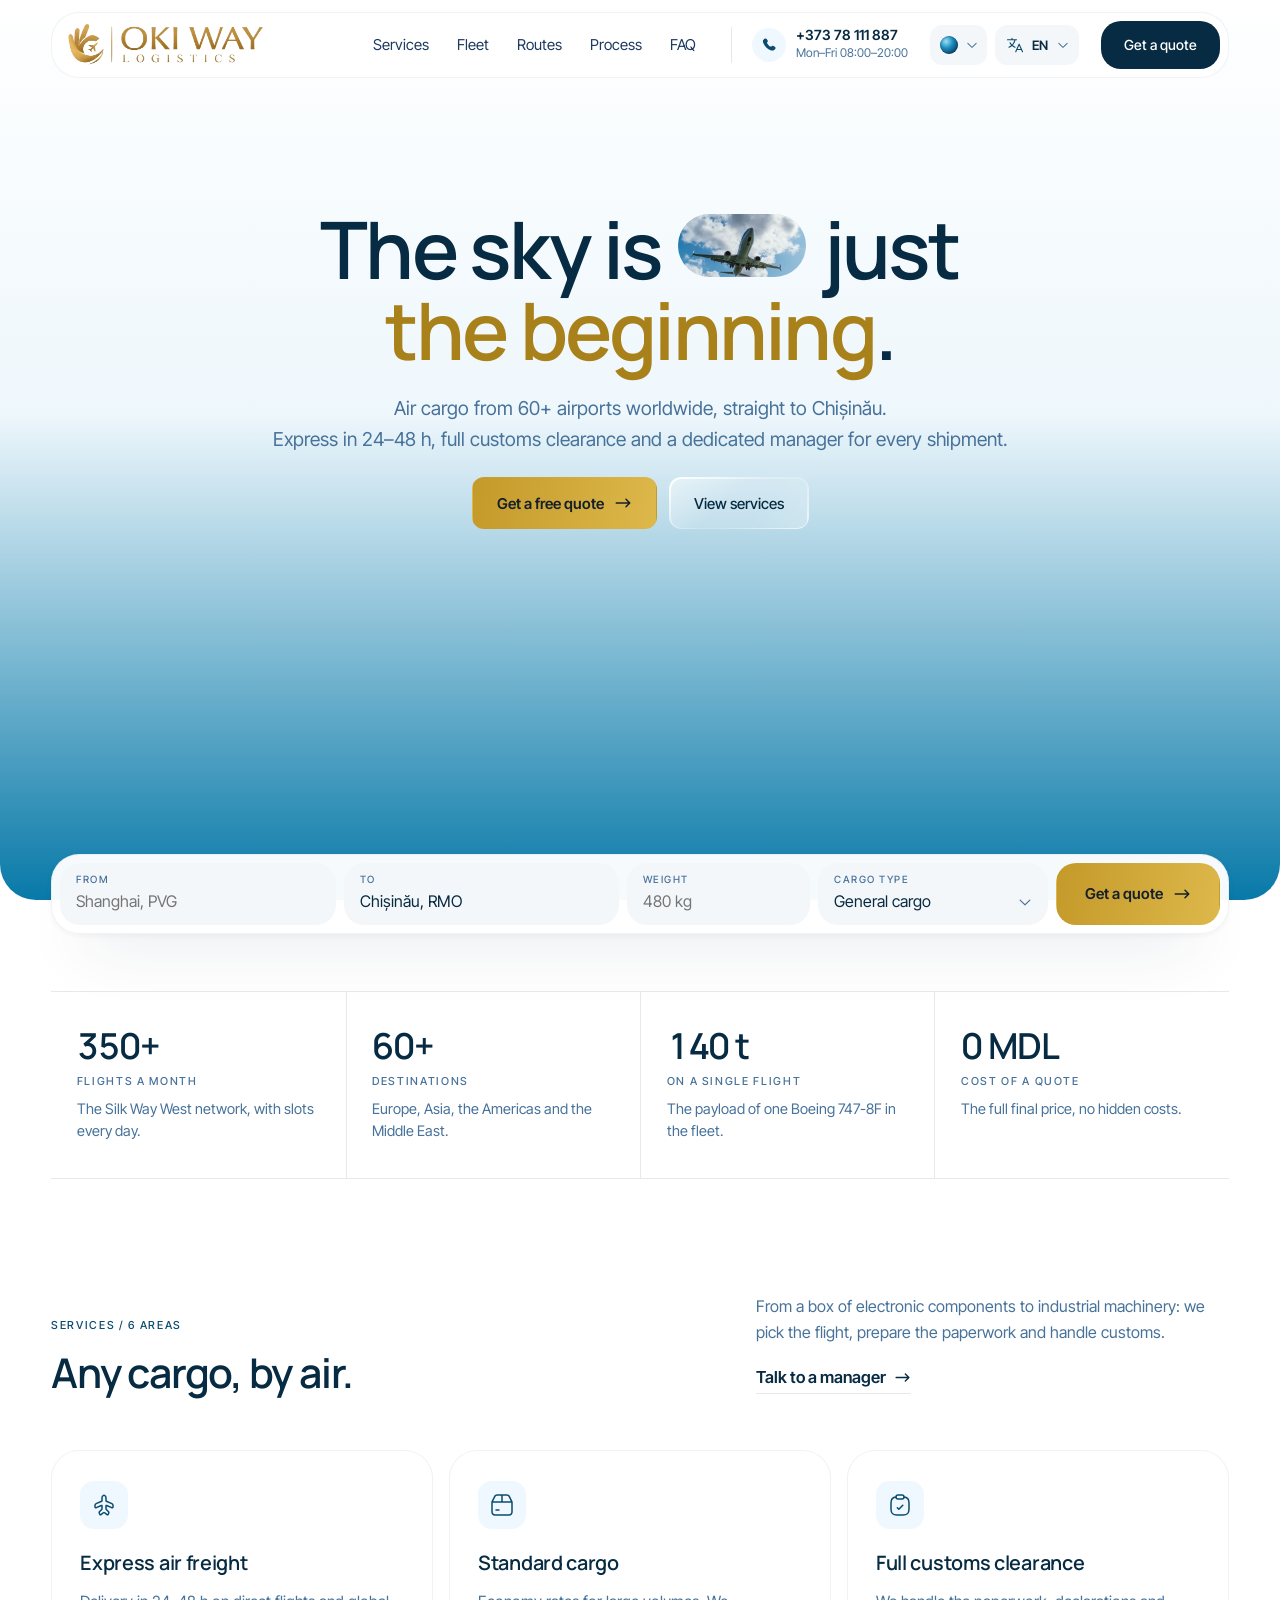
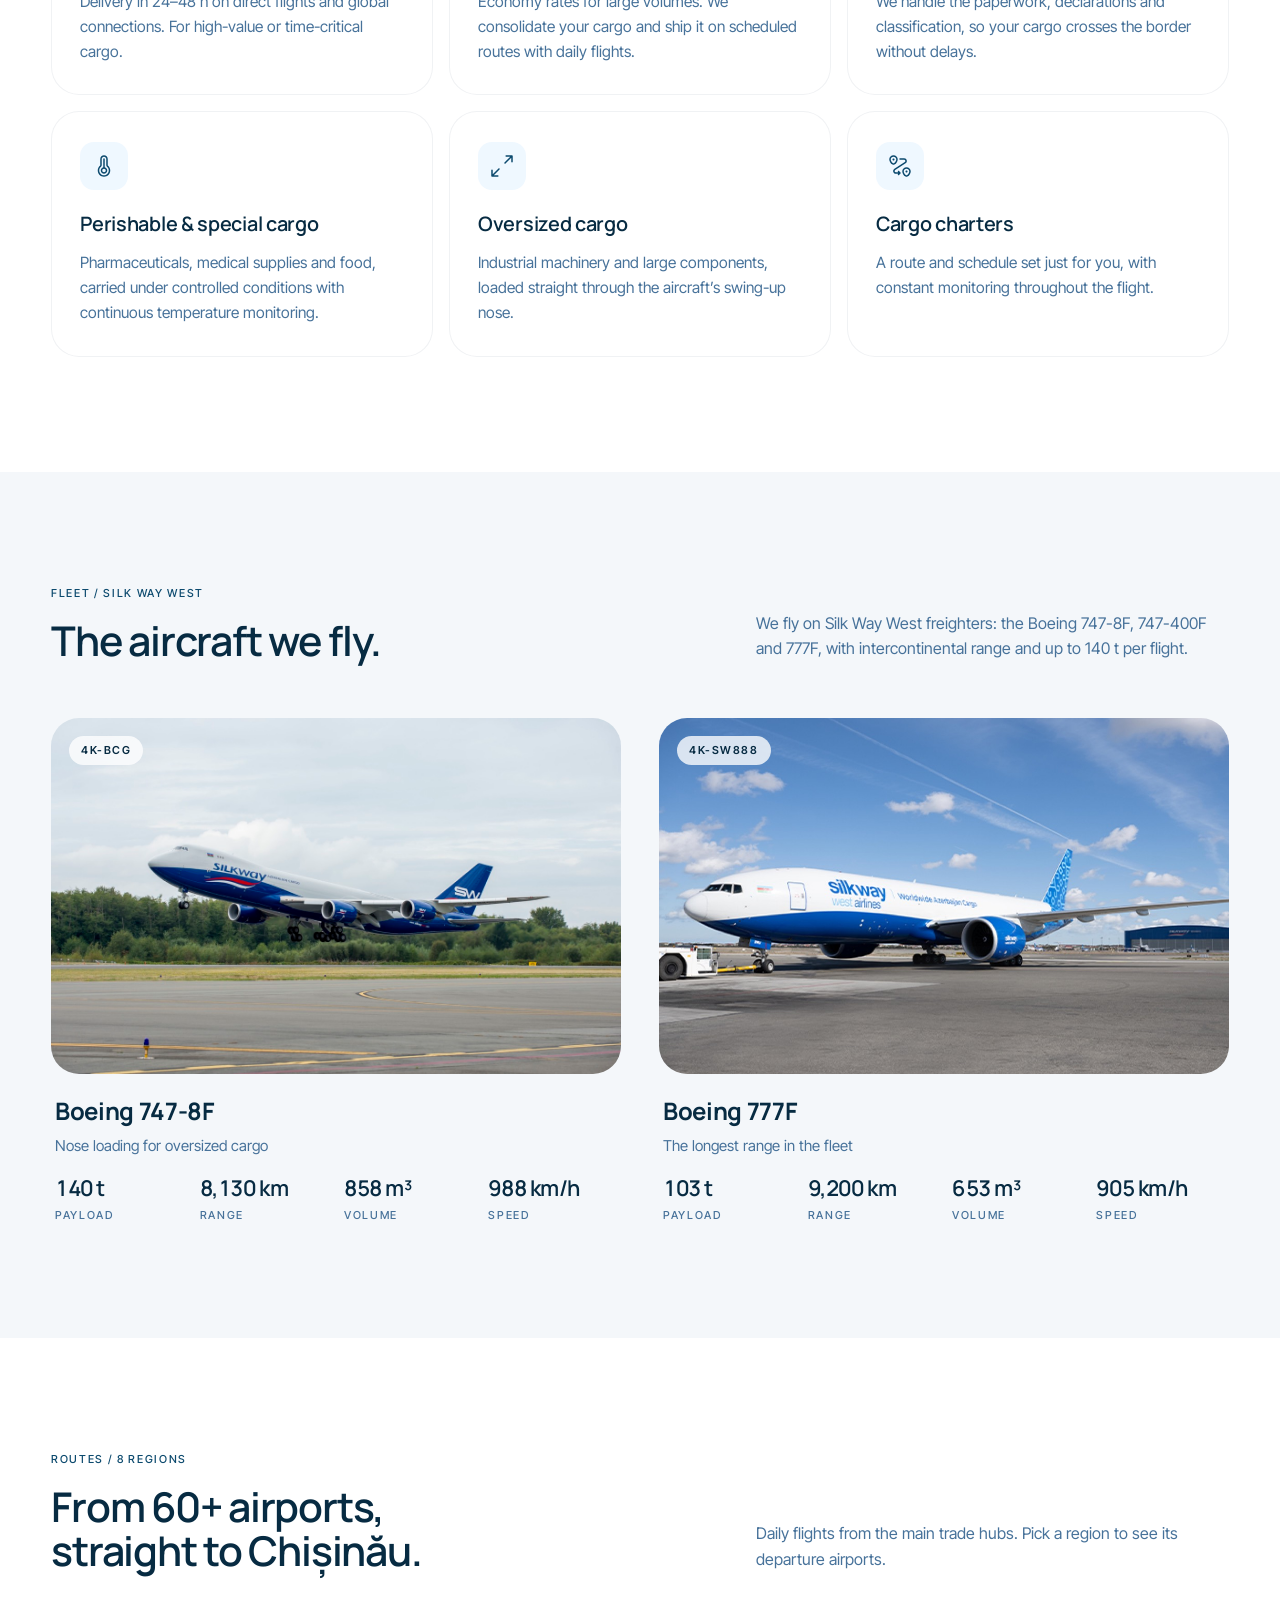
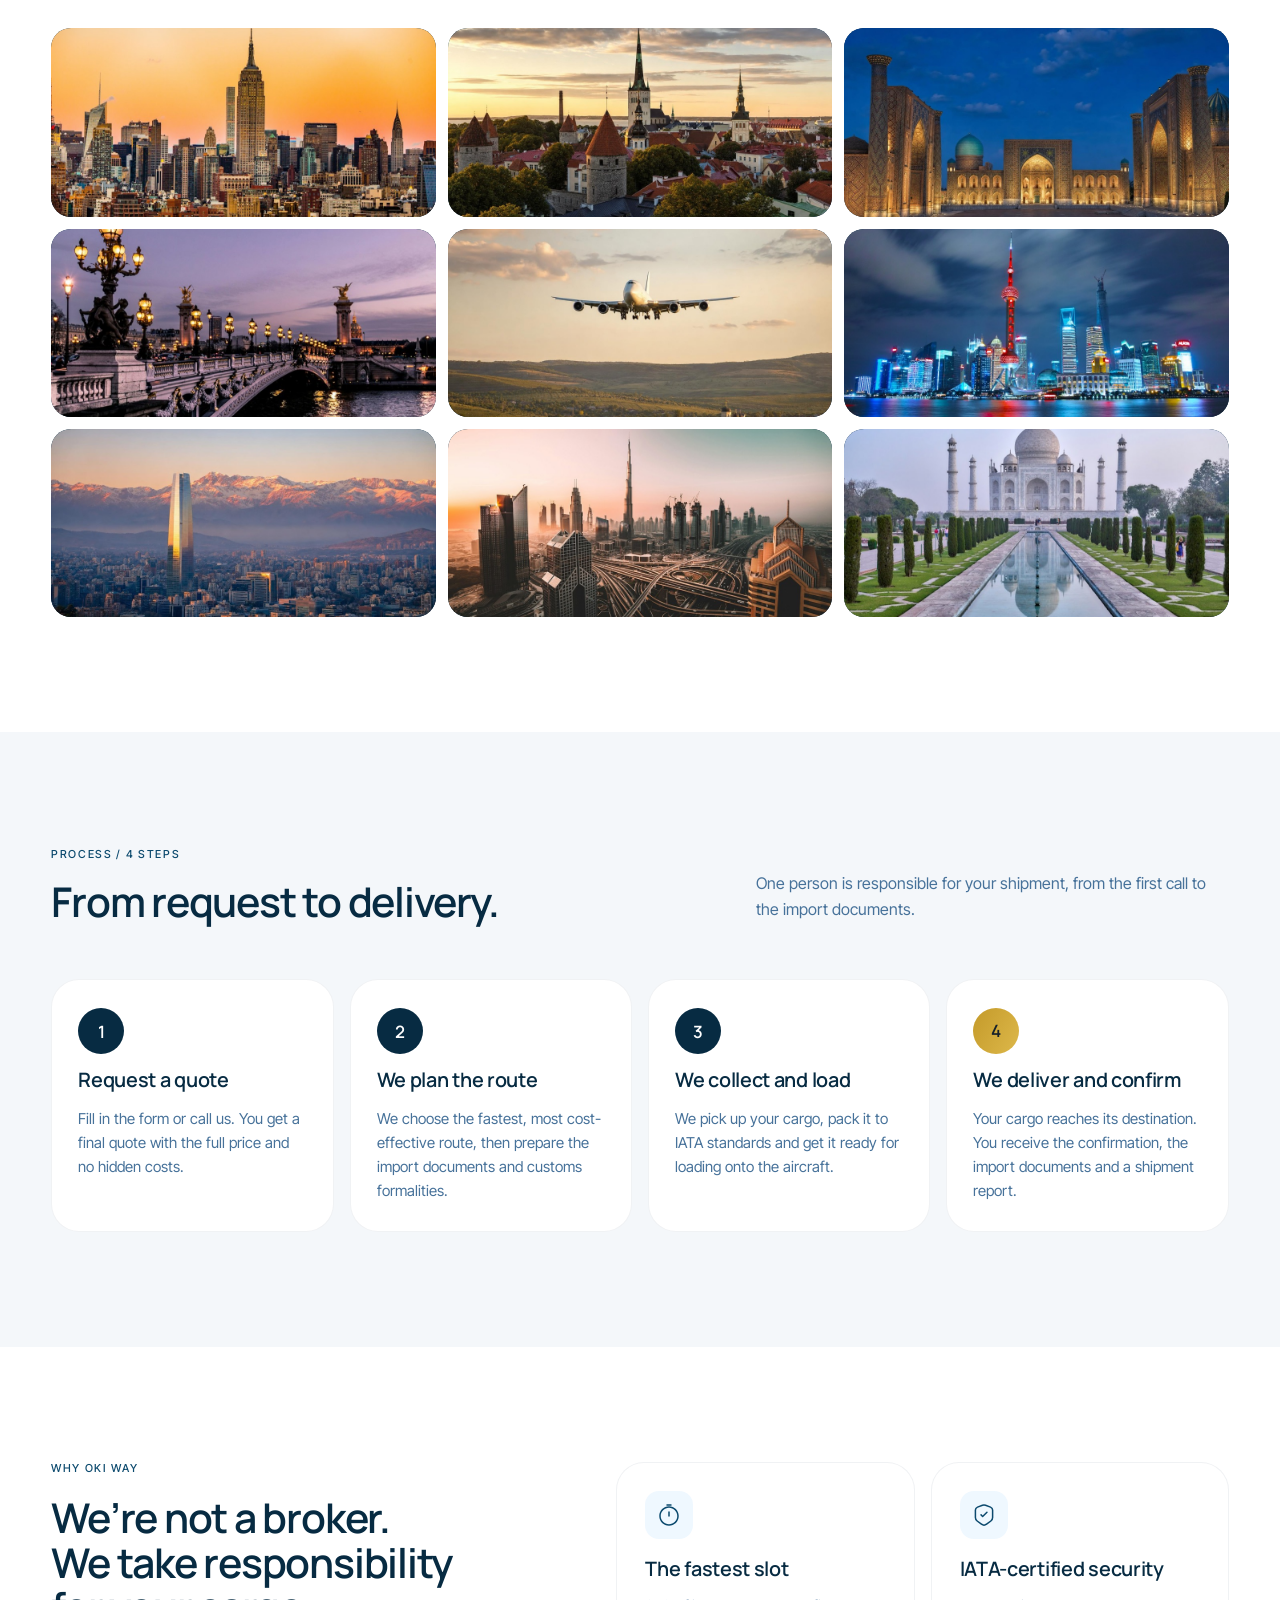
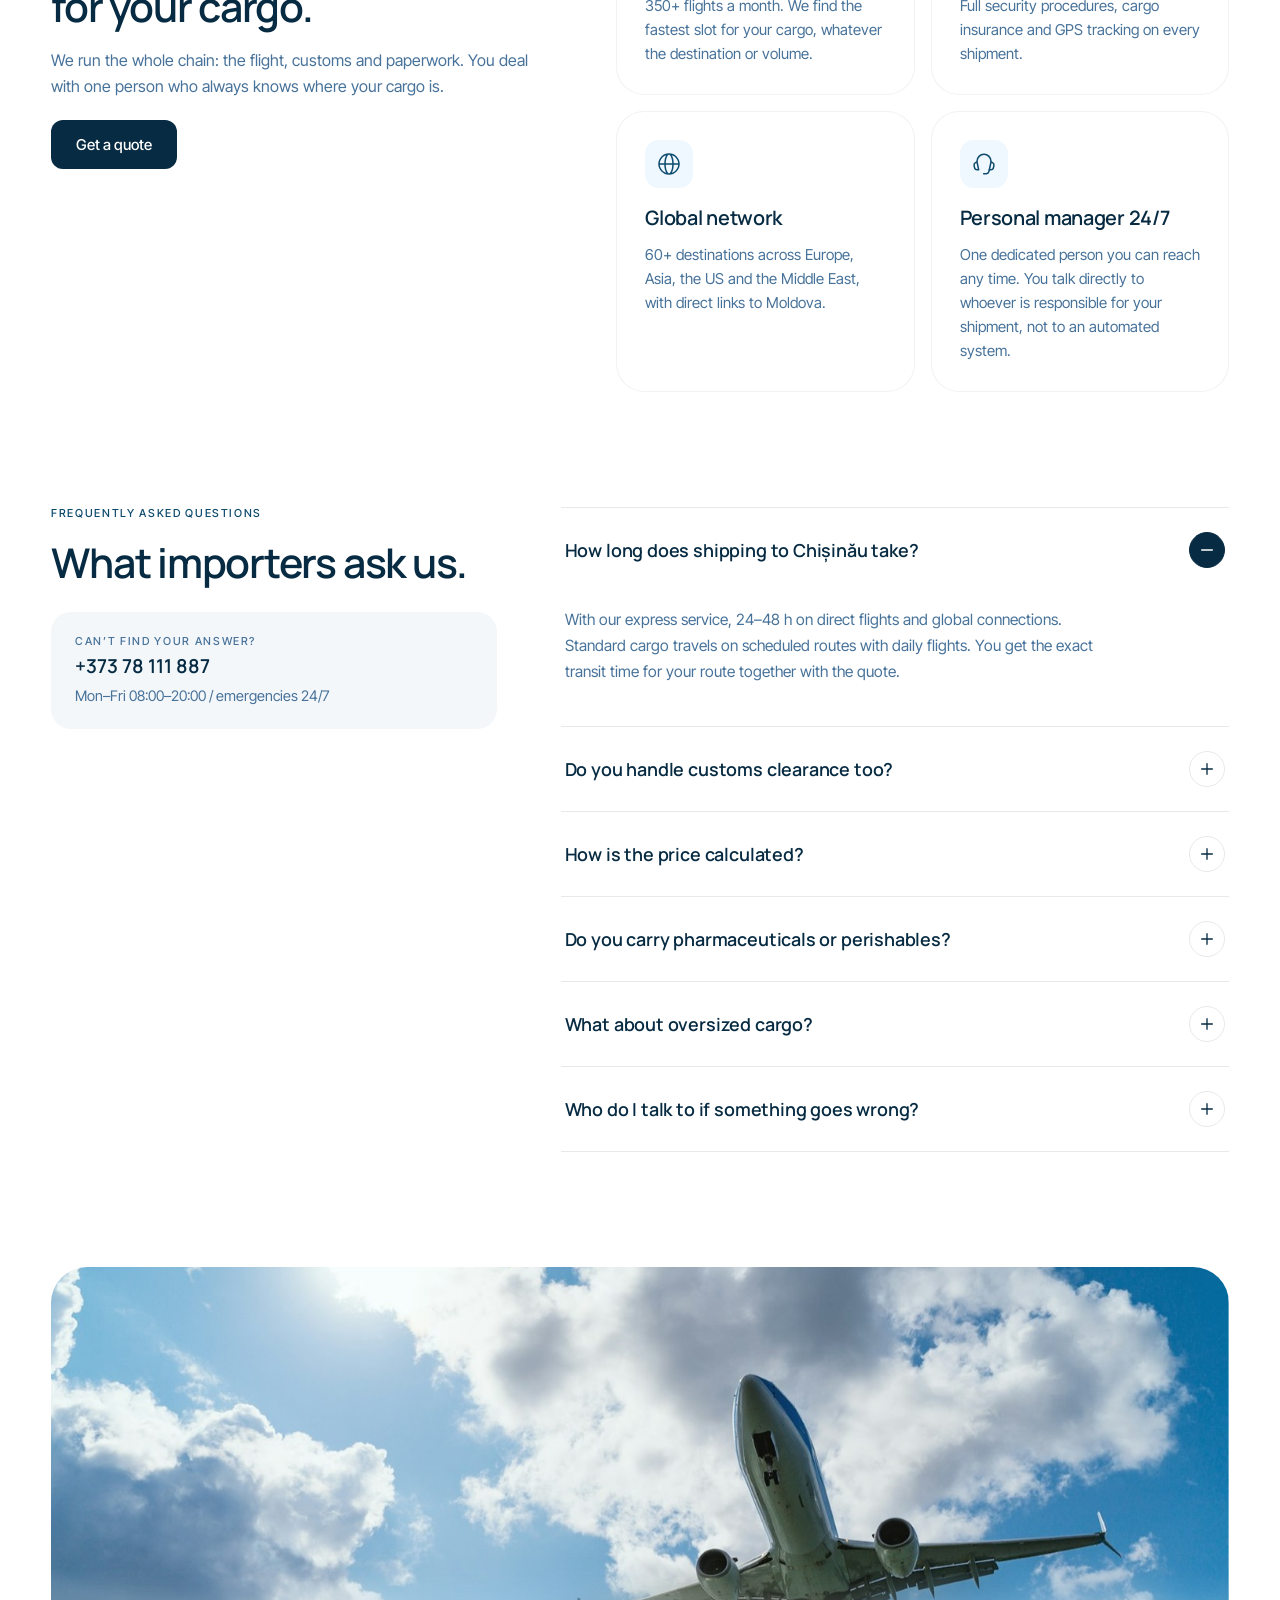
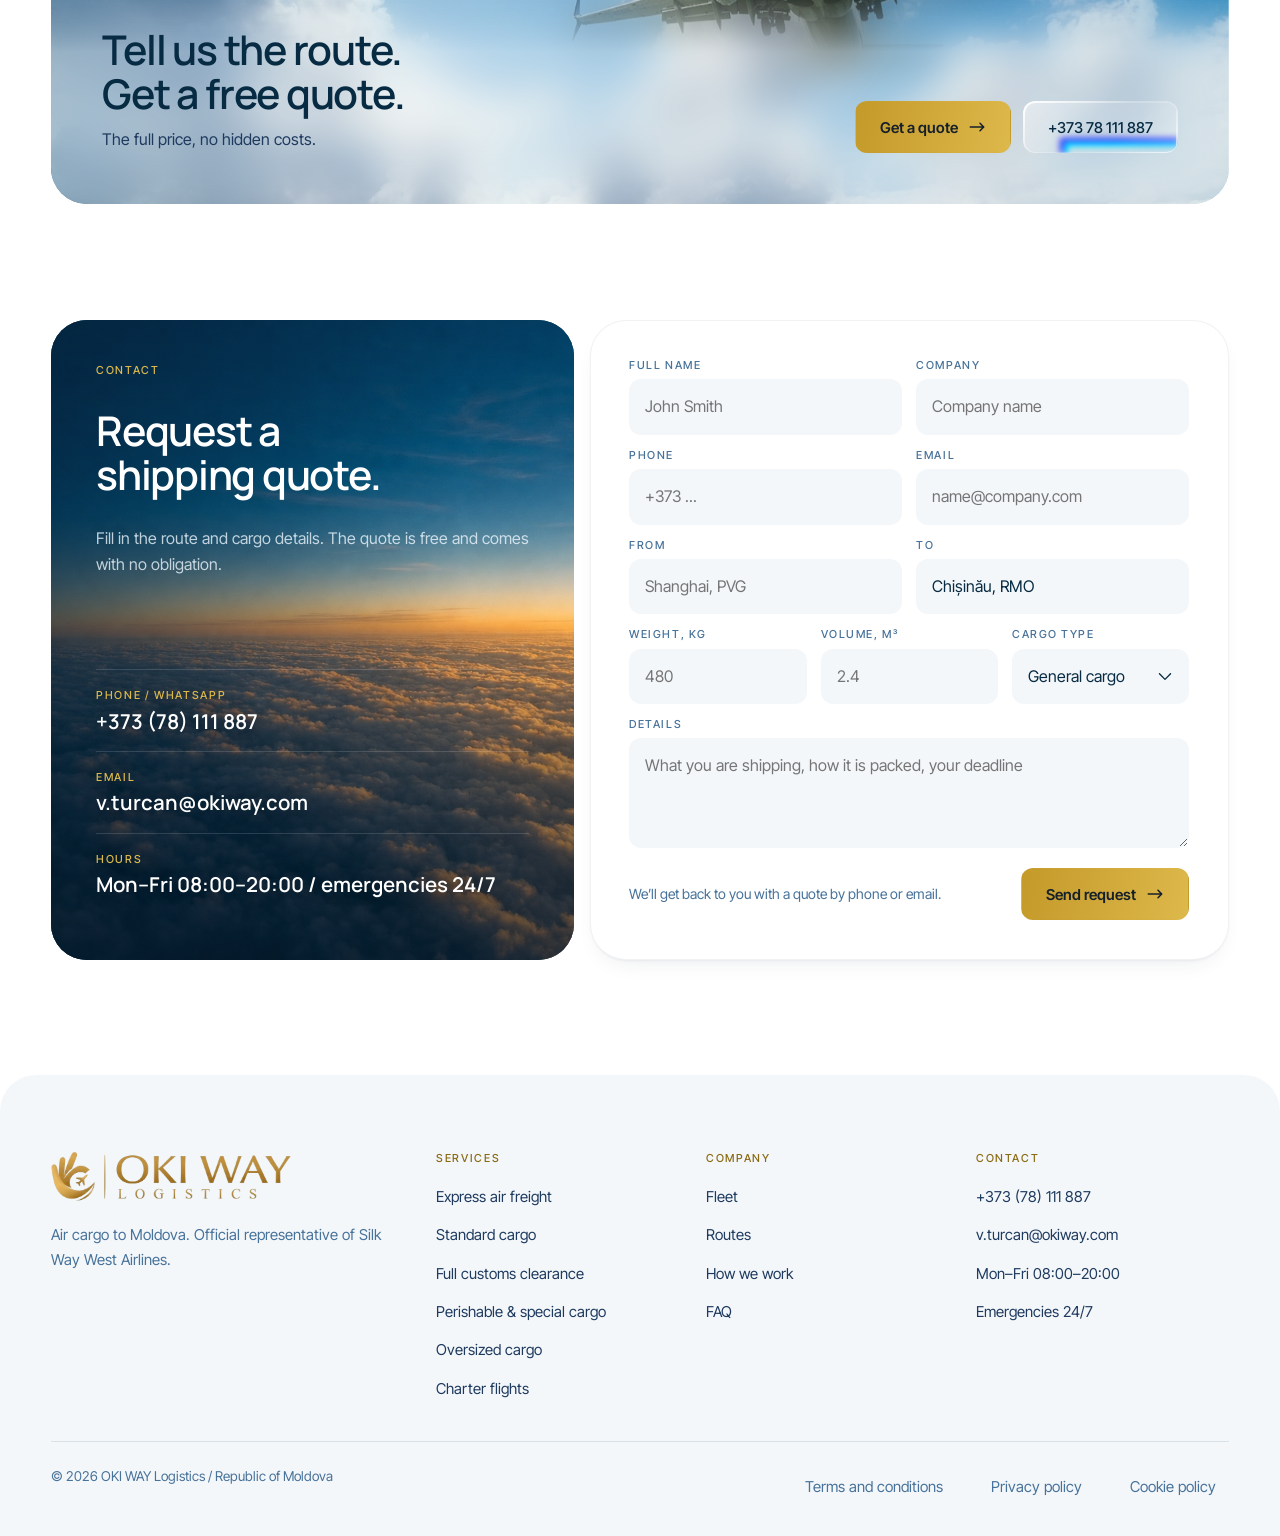
==== commit 82372f44: "Fix fleet section: give the cards grid its own id" ====
--- a/blue-globe.html
+++ b/blue-globe.html
@@ -8,7 +8,7 @@
 <link rel="preconnect" href="https://fonts.googleapis.com">
 <link rel="preconnect" href="https://fonts.gstatic.com" crossorigin>
 <link rel="stylesheet" href="https://fonts.googleapis.com/css2?family=Inter+Tight:wght@400..600&family=Manrope:wght@500..700&display=swap">
-<link rel="stylesheet" href="css/style.css?v=24fbc80f">
+<link rel="stylesheet" href="css/style.css?v=74f52f9f">
 </head>
 <body>
 
@@ -129,7 +129,7 @@
       <div><p class="label" data-a>Fleet / Silk Way West</p><h2 data-a style="--d:50ms">The aircraft we fly.</h2></div>
       <div data-a style="--d:100ms"><p class="lead">We fly on Silk Way West freighters: the Boeing 747-8F, 747-400F and 777F, with intercontinental range and up to 140 t per flight.</p></div>
     </div>
-    <div class="grid2" id="fleet"></div>
+    <div class="grid2" id="fleet-grid"></div>
   </div>
 </section>
 
@@ -297,7 +297,7 @@
 
 <script src="https://cdnjs.cloudflare.com/ajax/libs/three.js/r128/three.min.js"></script>
 <script src="js/globe-textures.js?v=29548fe4"></script>
-<script src="js/main.js?v=bbb7bd6c"></script>
+<script src="js/main.js?v=460d053b"></script>
 <script src="js/globe.js?v=51e75e50"></script>
 <script src="js/process.js?v=26b5ef43"></script>
 </body>
--- a/css/style.css
+++ b/css/style.css
@@ -250,8 +250,8 @@
 .ac .row{display:grid;justify-items:start;gap:8px}
 .ac .row h3{font-weight:700}
 .ac .row span{font-size:15px;color:var(--muted)}
-#fleet{gap:clamp(40px,4.5vw,56px) clamp(24px,3vw,40px)}
-#fleet>.ac{min-width:0}
+#fleet-grid{gap:clamp(40px,4.5vw,56px) clamp(24px,3vw,40px)}
+#fleet-grid>.ac{min-width:0}
 .specs{display:grid;grid-template-columns:repeat(4,1fr);gap:16px}
 .specs div{display:grid;gap:8px}
 .specs b{font:600 clamp(1.25rem,1.7vw,1.5rem)/1 var(--f-display);letter-spacing:-.02em;color:var(--ink);font-variant-numeric:tabular-nums;white-space:nowrap}
